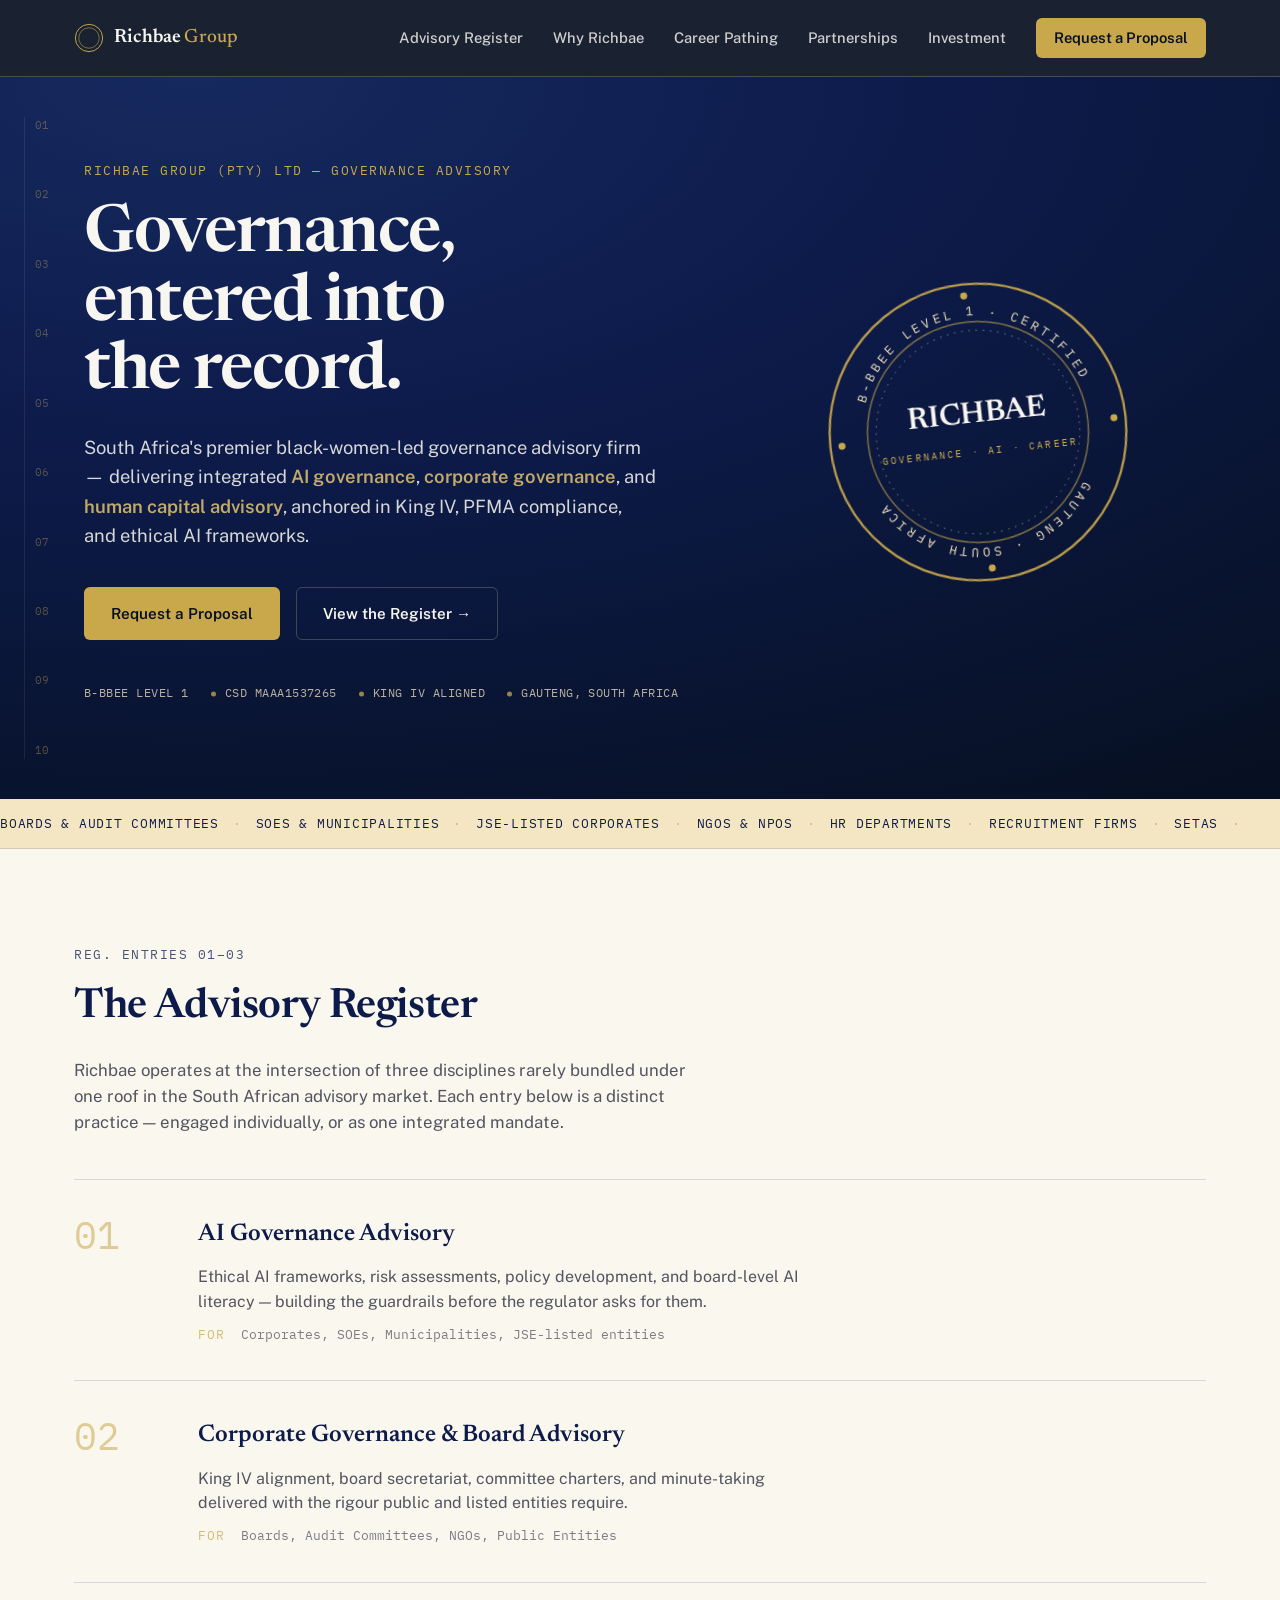
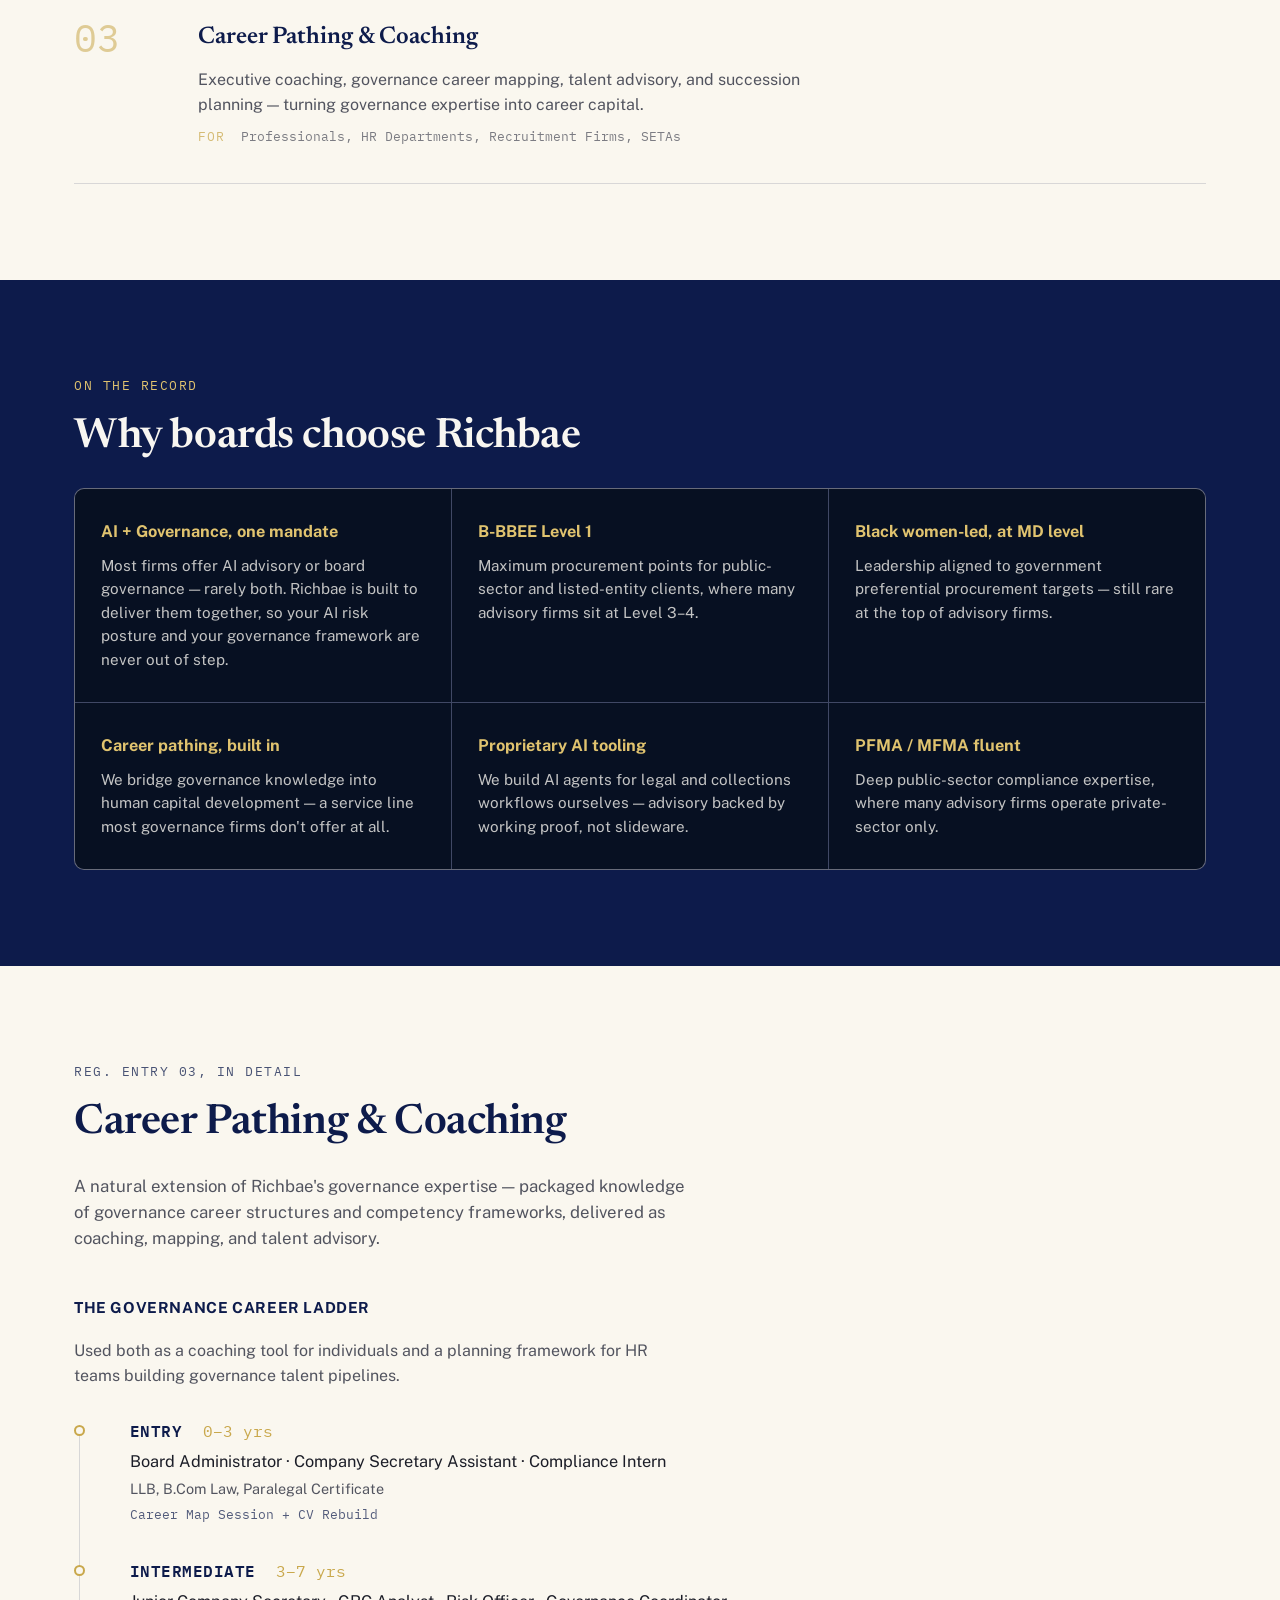
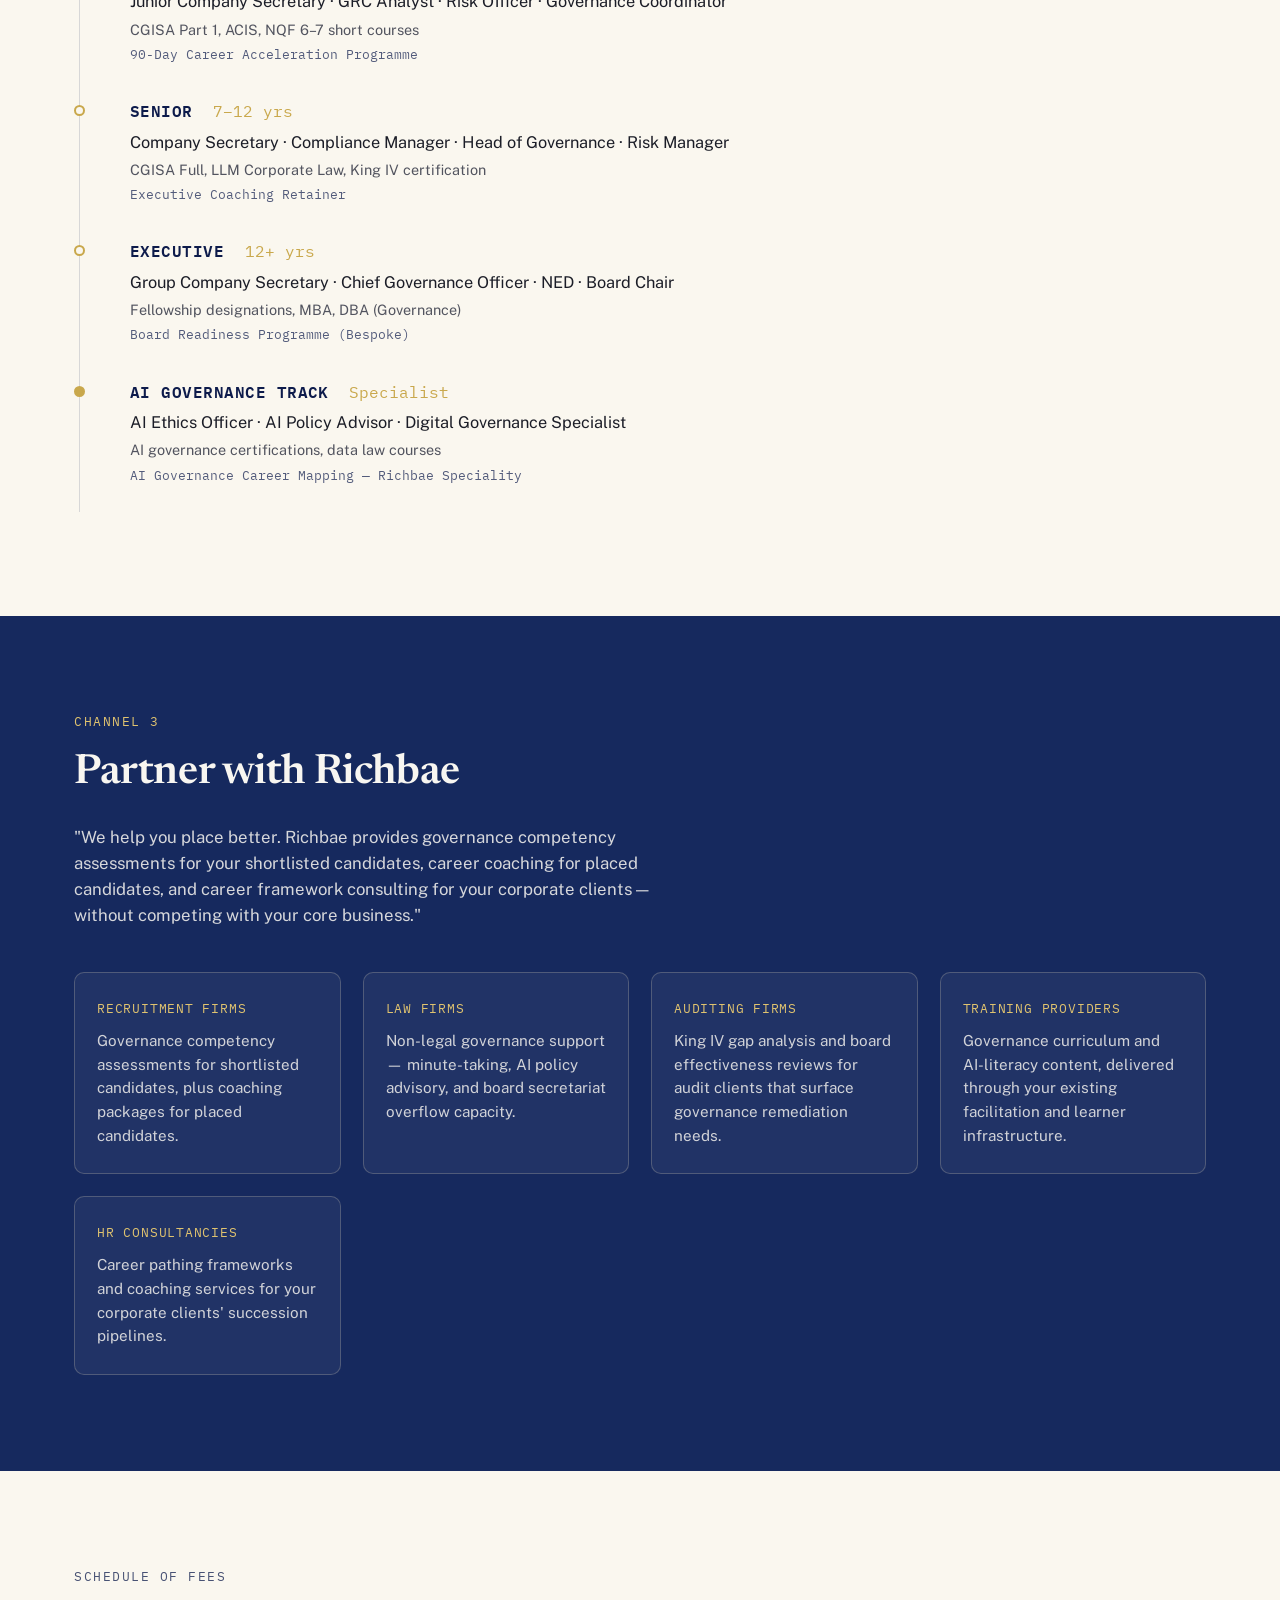
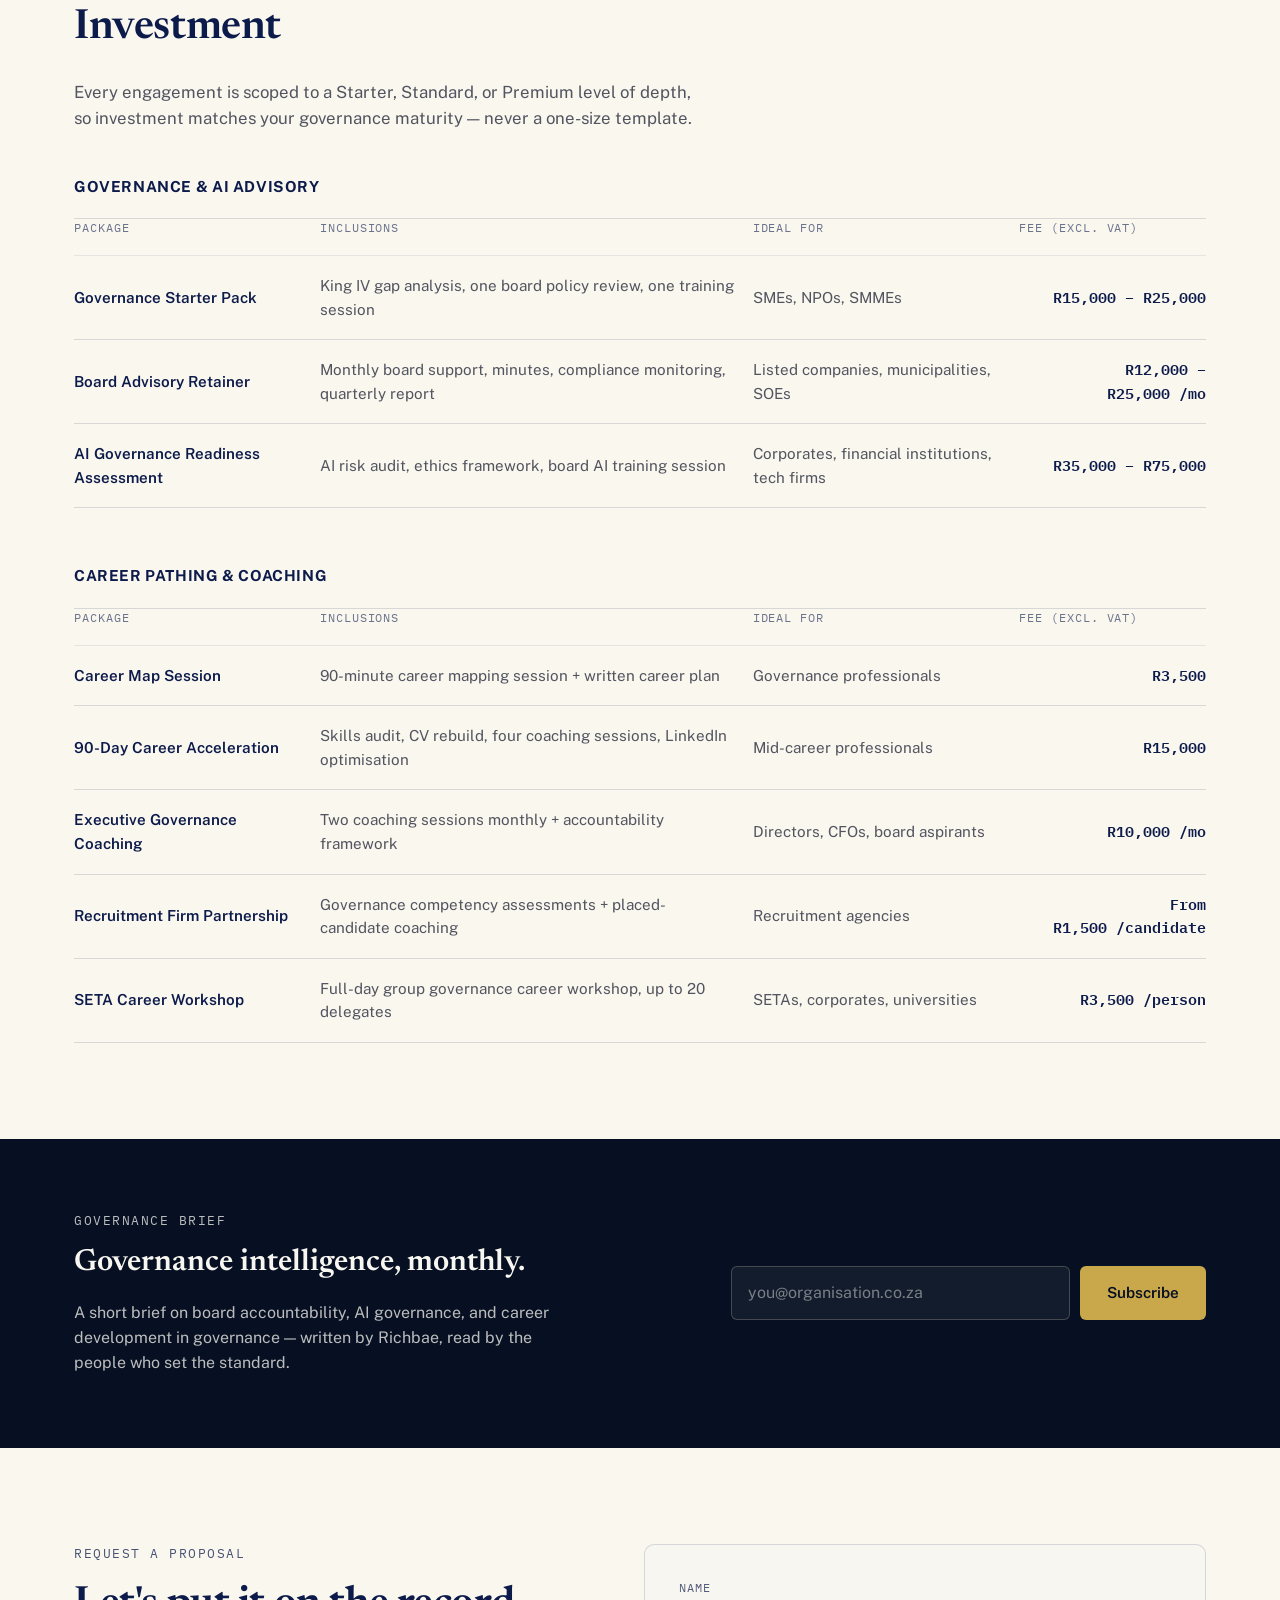
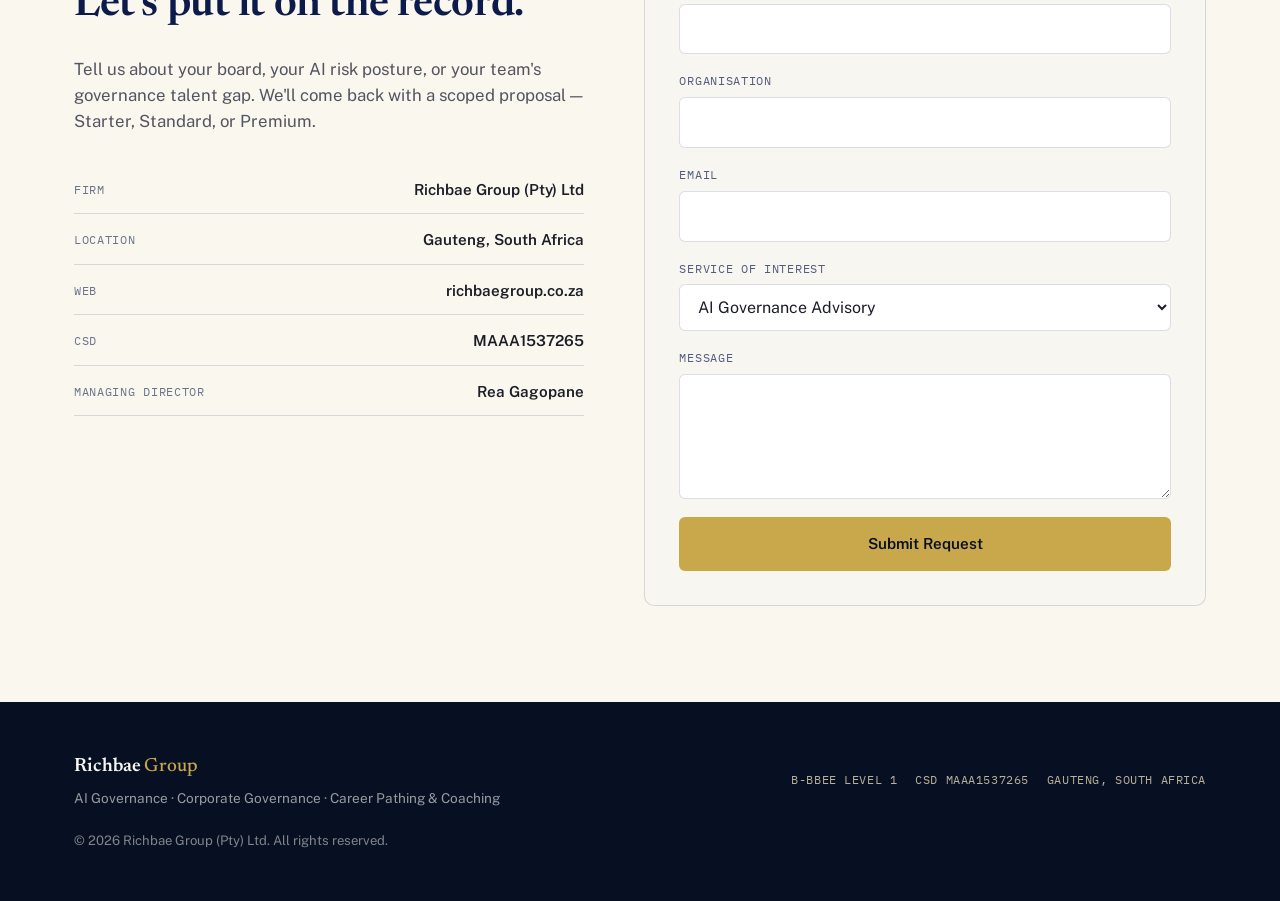
==== index.html @ 38ed3424 "Add Richbae Group marketing website Single-page site built from the firm's BD playbook: positioning " ====
<!DOCTYPE html>
<html lang="en-ZA">
<head>
<meta charset="UTF-8">
<meta name="viewport" content="width=device-width, initial-scale=1.0">
<title>Richbae Group — Governance, AI &amp; Career Advisory</title>
<meta name="description" content="Richbae Group is South Africa's black-women-led governance advisory firm — integrated AI governance, corporate governance, and career pathing services anchored in King IV and PFMA compliance.">
<link rel="icon" href="data:image/svg+xml,%3Csvg xmlns='http://www.w3.org/2000/svg' viewBox='0 0 100 100'%3E%3Ccircle cx='50' cy='50' r='46' fill='%230D1B4B'/%3E%3Ccircle cx='50' cy='50' r='46' fill='none' stroke='%23C9A84C' stroke-width='4'/%3E%3Ccircle cx='50' cy='50' r='34' fill='none' stroke='%23C9A84C' stroke-width='1.5'/%3E%3Ctext x='50' y='47' text-anchor='middle' fill='%23F5E6C3' font-family='Georgia,serif' font-size='20' font-weight='700'%3ER%3C/text%3E%3Ctext x='50' y='63' text-anchor='middle' fill='%23F5E6C3' font-family='Georgia,serif' font-size='9'%3EGROUP%3C/text%3E%3C/svg%3E">
<link rel="preconnect" href="https://fonts.googleapis.com">
<link rel="preconnect" href="https://fonts.gstatic.com" crossorigin>
<link href="https://fonts.googleapis.com/css2?family=Newsreader:ital,wght@0,400;0,500;0,600;0,700;1,500;1,600&family=Public+Sans:wght@400;500;600;700&family=IBM+Plex+Mono:wght@400;500;600&display=swap" rel="stylesheet">
<link rel="stylesheet" href="assets/css/styles.css">
</head>
<body>

<a class="skip-link" href="#main">Skip to content</a>

<!-- ============ HEADER ============ -->
<header class="site-header" id="top">
  <div class="wrap header-inner">
    <a class="brand" href="#top" aria-label="Richbae Group — home">
      <span class="brand-mark" aria-hidden="true">
        <svg viewBox="0 0 44 44"><circle cx="22" cy="22" r="20" fill="none" stroke="currentColor" stroke-width="1.4"/><circle cx="22" cy="22" r="15" fill="none" stroke="currentColor" stroke-width="0.8"/></svg>
      </span>
      <span class="brand-text">Richbae<em>Group</em></span>
    </a>

    <nav class="main-nav" aria-label="Primary">
      <a href="#services">Advisory Register</a>
      <a href="#approach">Why Richbae</a>
      <a href="#career">Career Pathing</a>
      <a href="#partners">Partnerships</a>
      <a href="#pricing">Investment</a>
      <a href="#contact" class="nav-cta">Request a Proposal</a>
    </nav>

    <button class="nav-toggle" id="navToggle" aria-expanded="false" aria-controls="mobileNav" aria-label="Open menu">
      <span></span><span></span><span></span>
    </button>
  </div>

  <div class="mobile-nav" id="mobileNav" hidden>
    <a href="#services">Advisory Register</a>
    <a href="#approach">Why Richbae</a>
    <a href="#career">Career Pathing</a>
    <a href="#partners">Partnerships</a>
    <a href="#pricing">Investment</a>
    <a href="#contact" class="nav-cta">Request a Proposal</a>
  </div>
</header>

<main id="main">

  <!-- ============ HERO ============ -->
  <section class="hero">
    <div class="ledger-rail" aria-hidden="true">
      <span>01</span><span>02</span><span>03</span><span>04</span><span>05</span>
      <span>06</span><span>07</span><span>08</span><span>09</span><span>10</span>
    </div>

    <div class="wrap hero-grid">
      <div class="hero-copy">
        <p class="eyebrow">Richbae Group (Pty) Ltd — Governance Advisory</p>
        <h1 class="hero-title">Governance,<br>entered into<br>the record.</h1>
        <p class="hero-lead">
          South Africa's premier black-women-led governance advisory firm —
          delivering integrated <strong>AI governance</strong>, <strong>corporate
          governance</strong>, and <strong>human capital advisory</strong>, anchored
          in King&nbsp;IV, PFMA&nbsp;compliance, and ethical AI frameworks.
        </p>
        <div class="hero-actions">
          <a href="#contact" class="btn btn-gold">Request a Proposal</a>
          <a href="#services" class="btn btn-ghost">View the Register →</a>
        </div>
        <ul class="trust-line" aria-label="Credentials">
          <li>B-BBEE Level 1</li>
          <li>CSD MAAA1537265</li>
          <li>King IV Aligned</li>
          <li>Gauteng, South Africa</li>
        </ul>
      </div>

      <div class="hero-seal-wrap">
        <svg class="seal" viewBox="0 0 220 220" role="img" aria-label="Richbae Group certification seal — B-BBEE Level 1, Gauteng South Africa">
          <defs>
            <path id="sealTop" d="M 30,110 A 80,80 0 1,1 190,110" fill="none"/>
            <path id="sealBottom" d="M 190,110 A 80,80 0 1,1 30,110" fill="none"/>
          </defs>
          <circle cx="110" cy="110" r="102" class="seal-ring-outer"/>
          <circle cx="110" cy="110" r="76" class="seal-ring-inner"/>
          <circle cx="110" cy="110" r="70" class="seal-ring-hair"/>
          <text class="seal-arc-text">
            <textPath href="#sealTop" startOffset="50%" text-anchor="middle">B-BBEE LEVEL 1 · CERTIFIED</textPath>
          </text>
          <text class="seal-arc-text">
            <textPath href="#sealBottom" startOffset="50%" text-anchor="middle">GAUTENG · SOUTH AFRICA</textPath>
          </text>
          <text x="110" y="103" text-anchor="middle" class="seal-center-main">RICHBAE</text>
          <text x="110" y="126" text-anchor="middle" class="seal-center-sub">GOVERNANCE · AI · CAREER</text>
          <g class="seal-ticks">
            <circle cx="110" cy="16" r="2.4"/>
            <circle cx="110" cy="204" r="2.4"/>
            <circle cx="16" cy="110" r="2.4"/>
            <circle cx="204" cy="110" r="2.4"/>
          </g>
        </svg>
      </div>
    </div>
  </section>

  <!-- ============ WHO WE SERVE MARQUEE ============ -->
  <section class="marquee" aria-label="Who we serve">
    <div class="marquee-track">
      <span>Boards &amp; Audit Committees</span><span aria-hidden="true">·</span>
      <span>SOEs &amp; Municipalities</span><span aria-hidden="true">·</span>
      <span>JSE-Listed Corporates</span><span aria-hidden="true">·</span>
      <span>NGOs &amp; NPOs</span><span aria-hidden="true">·</span>
      <span>HR Departments</span><span aria-hidden="true">·</span>
      <span>Recruitment Firms</span><span aria-hidden="true">·</span>
      <span>SETAs</span><span aria-hidden="true">·</span>
    </div>
  </section>

  <!-- ============ SERVICES / REGISTER ============ -->
  <section class="section register" id="services">
    <div class="wrap">
      <p class="section-label">Reg. Entries 01–03</p>
      <h2 class="section-title">The Advisory Register</h2>
      <p class="section-intro">
        Richbae operates at the intersection of three disciplines rarely bundled
        under one roof in the South African advisory market. Each entry below is
        a distinct practice — engaged individually, or as one integrated mandate.
      </p>

      <ol class="entries">
        <li class="entry">
          <div class="entry-num">01</div>
          <div class="entry-body">
            <h3>AI Governance Advisory</h3>
            <p>Ethical AI frameworks, risk assessments, policy development, and
              board-level AI literacy — building the guardrails before the
              regulator asks for them.</p>
            <p class="entry-for"><span>For</span> Corporates, SOEs, Municipalities, JSE-listed entities</p>
          </div>
        </li>
        <li class="entry">
          <div class="entry-num">02</div>
          <div class="entry-body">
            <h3>Corporate Governance &amp; Board Advisory</h3>
            <p>King IV alignment, board secretariat, committee charters, and
              minute-taking delivered with the rigour public and listed entities
              require.</p>
            <p class="entry-for"><span>For</span> Boards, Audit Committees, NGOs, Public Entities</p>
          </div>
        </li>
        <li class="entry">
          <div class="entry-num">03</div>
          <div class="entry-body">
            <h3>Career Pathing &amp; Coaching</h3>
            <p>Executive coaching, governance career mapping, talent advisory,
              and succession planning — turning governance expertise into
              career capital.</p>
            <p class="entry-for"><span>For</span> Professionals, HR Departments, Recruitment Firms, SETAs</p>
          </div>
        </li>
      </ol>
    </div>
  </section>

  <!-- ============ APPROACH / DIFFERENTIATION ============ -->
  <section class="section approach" id="approach">
    <div class="wrap">
      <p class="section-label seal-label-light">On the Record</p>
      <h2 class="section-title">Why boards choose Richbae</h2>

      <div class="compare-grid">
        <article class="compare-card">
          <h3>AI + Governance, one mandate</h3>
          <p>Most firms offer AI advisory or board governance — rarely both.
            Richbae is built to deliver them together, so your AI risk posture
            and your governance framework are never out of step.</p>
        </article>
        <article class="compare-card">
          <h3>B-BBEE Level 1</h3>
          <p>Maximum procurement points for public-sector and listed-entity
            clients, where many advisory firms sit at Level 3–4.</p>
        </article>
        <article class="compare-card">
          <h3>Black women-led, at MD level</h3>
          <p>Leadership aligned to government preferential procurement
            targets — still rare at the top of advisory firms.</p>
        </article>
        <article class="compare-card">
          <h3>Career pathing, built in</h3>
          <p>We bridge governance knowledge into human capital development —
            a service line most governance firms don't offer at all.</p>
        </article>
        <article class="compare-card">
          <h3>Proprietary AI tooling</h3>
          <p>We build AI agents for legal and collections workflows ourselves —
            advisory backed by working proof, not slideware.</p>
        </article>
        <article class="compare-card">
          <h3>PFMA / MFMA fluent</h3>
          <p>Deep public-sector compliance expertise, where many advisory
            firms operate private-sector only.</p>
        </article>
      </div>
    </div>
  </section>

  <!-- ============ CAREER PATHING ============ -->
  <section class="section career" id="career">
    <div class="wrap">
      <p class="section-label">Reg. Entry 03, in detail</p>
      <h2 class="section-title">Career Pathing &amp; Coaching</h2>
      <p class="section-intro">
        A natural extension of Richbae's governance expertise — packaged
        knowledge of governance career structures and competency frameworks,
        delivered as coaching, mapping, and talent advisory.
      </p>

      <h3 class="subhead">The Governance Career Ladder</h3>
      <p class="section-intro small">
        Used both as a coaching tool for individuals and a planning framework
        for HR teams building governance talent pipelines.
      </p>

      <ol class="ladder">
        <li class="rung">
          <div class="rung-level">Entry <span>0–3 yrs</span></div>
          <div class="rung-role">Board Administrator · Company Secretary Assistant · Compliance Intern</div>
          <div class="rung-quals">LLB, B.Com Law, Paralegal Certificate</div>
          <div class="rung-support">Career Map Session + CV Rebuild</div>
        </li>
        <li class="rung">
          <div class="rung-level">Intermediate <span>3–7 yrs</span></div>
          <div class="rung-role">Junior Company Secretary · GRC Analyst · Risk Officer · Governance Coordinator</div>
          <div class="rung-quals">CGISA Part 1, ACIS, NQF 6–7 short courses</div>
          <div class="rung-support">90-Day Career Acceleration Programme</div>
        </li>
        <li class="rung">
          <div class="rung-level">Senior <span>7–12 yrs</span></div>
          <div class="rung-role">Company Secretary · Compliance Manager · Head of Governance · Risk Manager</div>
          <div class="rung-quals">CGISA Full, LLM Corporate Law, King IV certification</div>
          <div class="rung-support">Executive Coaching Retainer</div>
        </li>
        <li class="rung">
          <div class="rung-level">Executive <span>12+ yrs</span></div>
          <div class="rung-role">Group Company Secretary · Chief Governance Officer · NED · Board Chair</div>
          <div class="rung-quals">Fellowship designations, MBA, DBA (Governance)</div>
          <div class="rung-support">Board Readiness Programme (Bespoke)</div>
        </li>
        <li class="rung rung-branch">
          <div class="rung-level">AI Governance Track <span>Specialist</span></div>
          <div class="rung-role">AI Ethics Officer · AI Policy Advisor · Digital Governance Specialist</div>
          <div class="rung-quals">AI governance certifications, data law courses</div>
          <div class="rung-support">AI Governance Career Mapping — Richbae Speciality</div>
        </li>
      </ol>
    </div>
  </section>

  <!-- ============ PARTNERSHIPS ============ -->
  <section class="section partners" id="partners">
    <div class="wrap">
      <p class="section-label seal-label-light">Channel 3</p>
      <h2 class="section-title">Partner with Richbae</h2>
      <p class="section-intro light">
        "We help you place better. Richbae provides governance competency
        assessments for your shortlisted candidates, career coaching for
        placed candidates, and career framework consulting for your corporate
        clients — without competing with your core business."
      </p>

      <div class="partner-grid">
        <article class="partner-card">
          <p class="partner-type">Recruitment Firms</p>
          <p>Governance competency assessments for shortlisted candidates,
            plus coaching packages for placed candidates.</p>
        </article>
        <article class="partner-card">
          <p class="partner-type">Law Firms</p>
          <p>Non-legal governance support — minute-taking, AI policy advisory,
            and board secretariat overflow capacity.</p>
        </article>
        <article class="partner-card">
          <p class="partner-type">Auditing Firms</p>
          <p>King IV gap analysis and board effectiveness reviews for audit
            clients that surface governance remediation needs.</p>
        </article>
        <article class="partner-card">
          <p class="partner-type">Training Providers</p>
          <p>Governance curriculum and AI-literacy content, delivered through
            your existing facilitation and learner infrastructure.</p>
        </article>
        <article class="partner-card">
          <p class="partner-type">HR Consultancies</p>
          <p>Career pathing frameworks and coaching services for your
            corporate clients' succession pipelines.</p>
        </article>
      </div>
    </div>
  </section>

  <!-- ============ PRICING / INVESTMENT ============ -->
  <section class="section pricing" id="pricing">
    <div class="wrap">
      <p class="section-label">Schedule of Fees</p>
      <h2 class="section-title">Investment</h2>
      <p class="section-intro">
        Every engagement is scoped to a Starter, Standard, or Premium level of
        depth, so investment matches your governance maturity — never a
        one-size template.
      </p>

      <h3 class="subhead">Governance &amp; AI Advisory</h3>
      <div class="ledger" role="table">
        <div class="ledger-row ledger-head" role="row">
          <span role="columnheader">Package</span>
          <span role="columnheader">Inclusions</span>
          <span role="columnheader">Ideal For</span>
          <span role="columnheader">Fee (excl. VAT)</span>
        </div>
        <div class="ledger-row" role="row">
          <span data-label="Package" role="cell"><strong>Governance Starter Pack</strong></span>
          <span data-label="Inclusions" role="cell">King IV gap analysis, one board policy review, one training session</span>
          <span data-label="Ideal For" role="cell">SMEs, NPOs, SMMEs</span>
          <span data-label="Fee" role="cell" class="price">R15,000 – R25,000</span>
        </div>
        <div class="ledger-row" role="row">
          <span data-label="Package" role="cell"><strong>Board Advisory Retainer</strong></span>
          <span data-label="Inclusions" role="cell">Monthly board support, minutes, compliance monitoring, quarterly report</span>
          <span data-label="Ideal For" role="cell">Listed companies, municipalities, SOEs</span>
          <span data-label="Fee" role="cell" class="price">R12,000 – R25,000&nbsp;/mo</span>
        </div>
        <div class="ledger-row" role="row">
          <span data-label="Package" role="cell"><strong>AI Governance Readiness Assessment</strong></span>
          <span data-label="Inclusions" role="cell">AI risk audit, ethics framework, board AI training session</span>
          <span data-label="Ideal For" role="cell">Corporates, financial institutions, tech firms</span>
          <span data-label="Fee" role="cell" class="price">R35,000 – R75,000</span>
        </div>
      </div>

      <h3 class="subhead spaced">Career Pathing &amp; Coaching</h3>
      <div class="ledger" role="table">
        <div class="ledger-row ledger-head" role="row">
          <span role="columnheader">Package</span>
          <span role="columnheader">Inclusions</span>
          <span role="columnheader">Ideal For</span>
          <span role="columnheader">Fee (excl. VAT)</span>
        </div>
        <div class="ledger-row" role="row">
          <span data-label="Package" role="cell"><strong>Career Map Session</strong></span>
          <span data-label="Inclusions" role="cell">90-minute career mapping session + written career plan</span>
          <span data-label="Ideal For" role="cell">Governance professionals</span>
          <span data-label="Fee" role="cell" class="price">R3,500</span>
        </div>
        <div class="ledger-row" role="row">
          <span data-label="Package" role="cell"><strong>90-Day Career Acceleration</strong></span>
          <span data-label="Inclusions" role="cell">Skills audit, CV rebuild, four coaching sessions, LinkedIn optimisation</span>
          <span data-label="Ideal For" role="cell">Mid-career professionals</span>
          <span data-label="Fee" role="cell" class="price">R15,000</span>
        </div>
        <div class="ledger-row" role="row">
          <span data-label="Package" role="cell"><strong>Executive Governance Coaching</strong></span>
          <span data-label="Inclusions" role="cell">Two coaching sessions monthly + accountability framework</span>
          <span data-label="Ideal For" role="cell">Directors, CFOs, board aspirants</span>
          <span data-label="Fee" role="cell" class="price">R10,000&nbsp;/mo</span>
        </div>
        <div class="ledger-row" role="row">
          <span data-label="Package" role="cell"><strong>Recruitment Firm Partnership</strong></span>
          <span data-label="Inclusions" role="cell">Governance competency assessments + placed-candidate coaching</span>
          <span data-label="Ideal For" role="cell">Recruitment agencies</span>
          <span data-label="Fee" role="cell" class="price">From R1,500&nbsp;/candidate</span>
        </div>
        <div class="ledger-row" role="row">
          <span data-label="Package" role="cell"><strong>SETA Career Workshop</strong></span>
          <span data-label="Inclusions" role="cell">Full-day group governance career workshop, up to 20 delegates</span>
          <span data-label="Ideal For" role="cell">SETAs, corporates, universities</span>
          <span data-label="Fee" role="cell" class="price">R3,500&nbsp;/person</span>
        </div>
      </div>
    </div>
  </section>

  <!-- ============ NEWSLETTER STRIP ============ -->
  <section class="newsletter">
    <div class="wrap newsletter-inner">
      <div>
        <p class="section-label seal-label-light">Governance Brief</p>
        <h2>Governance intelligence, monthly.</h2>
        <p>A short brief on board accountability, AI governance, and career
          development in governance — written by Richbae, read by the people
          who set the standard.</p>
      </div>
      <form class="newsletter-form" aria-label="Subscribe to the Governance Brief">
        <label for="newsletterEmail" class="sr-only">Email address</label>
        <input type="email" id="newsletterEmail" name="email" placeholder="you@organisation.co.za" required>
        <button type="submit" class="btn btn-gold">Subscribe</button>
      </form>
    </div>
  </section>

  <!-- ============ CONTACT ============ -->
  <section class="section contact" id="contact">
    <div class="wrap contact-grid">
      <div class="contact-copy">
        <p class="section-label">Request a Proposal</p>
        <h2 class="section-title">Let's put it on the record.</h2>
        <p class="section-intro">
          Tell us about your board, your AI risk posture, or your team's
          governance talent gap. We'll come back with a scoped proposal —
          Starter, Standard, or Premium.
        </p>
        <dl class="contact-facts">
          <div><dt>Firm</dt><dd>Richbae Group (Pty) Ltd</dd></div>
          <div><dt>Location</dt><dd>Gauteng, South Africa</dd></div>
          <div><dt>Web</dt><dd>richbaegroup.co.za</dd></div>
          <div><dt>CSD</dt><dd>MAAA1537265</dd></div>
          <div><dt>Managing Director</dt><dd>Rea Gagopane</dd></div>
        </dl>
      </div>

      <form class="proposal-form" aria-label="Request a proposal">
        <div class="field">
          <label for="name">Name</label>
          <input type="text" id="name" name="name" required>
        </div>
        <div class="field">
          <label for="org">Organisation</label>
          <input type="text" id="org" name="org" required>
        </div>
        <div class="field">
          <label for="email">Email</label>
          <input type="email" id="email" name="email" required>
        </div>
        <div class="field">
          <label for="service">Service of interest</label>
          <select id="service" name="service">
            <option>AI Governance Advisory</option>
            <option>Corporate Governance &amp; Board Advisory</option>
            <option>Career Pathing &amp; Coaching</option>
            <option>Partnership Enquiry</option>
            <option>Something else</option>
          </select>
        </div>
        <div class="field">
          <label for="message">Message</label>
          <textarea id="message" name="message" rows="4" required></textarea>
        </div>
        <button type="submit" class="btn btn-gold btn-wide">Submit Request</button>
      </form>
    </div>
  </section>

</main>

<!-- ============ FOOTER ============ -->
<footer class="site-footer">
  <div class="wrap footer-inner">
    <div class="footer-brand">
      <span class="brand-text">Richbae<em>Group</em></span>
      <p>AI Governance · Corporate Governance · Career Pathing &amp; Coaching</p>
    </div>
    <ul class="footer-trust">
      <li>B-BBEE Level 1</li>
      <li>CSD MAAA1537265</li>
      <li>Gauteng, South Africa</li>
    </ul>
    <p class="footer-copy">© <span id="year"></span> Richbae Group (Pty) Ltd. All rights reserved.</p>
  </div>
</footer>

<script src="assets/js/main.js"></script>
</body>
</html>
---- assets/css/styles.css ----
/* ==========================================================
   Richbae Group — design tokens
   Palette derived from the firm's own governance-register
   documents: deep navy + gold, on parchment.
   ========================================================== */
:root{
  --navy: #0D1B4B;
  --navy-deep: #071022;
  --navy-mid: #16295E;
  --gold: #C9A84C;
  --gold-bright: #E0C36F;
  --gold-pale: #F5E6C3;
  --parchment: #FAF7EF;
  --paper: #F1EBDB;
  --ink: #1B1D27;
  --ink-soft: #52545F;
  --off-white: #F8F6F1;
  --line: rgba(13,27,75,0.14);
  --line-on-navy: rgba(245,230,195,0.22);

  --font-display: "Newsreader", Georgia, "Times New Roman", serif;
  --font-body: "Public Sans", -apple-system, BlinkMacSystemFont, "Segoe UI", sans-serif;
  --font-mono: "IBM Plex Mono", ui-monospace, "SFMono-Regular", Menlo, monospace;

  --container: 1180px;
  --radius: 10px;
  --radius-sm: 6px;
}

/* ---------- reset ---------- */
*, *::before, *::after{ box-sizing: border-box; }
html{ scroll-behavior: smooth; }
@media (prefers-reduced-motion: reduce){
  html{ scroll-behavior: auto; }
  *, *::before, *::after{ animation-duration: 0.01ms !important; animation-iteration-count: 1 !important; transition-duration: 0.01ms !important; scroll-behavior: auto !important; }
}
body{
  margin: 0;
  background: var(--parchment);
  color: var(--ink);
  font-family: var(--font-body);
  font-size: 16px;
  line-height: 1.55;
  -webkit-font-smoothing: antialiased;
}
img, svg{ display: block; max-width: 100%; }
a{ color: inherit; }
h1,h2,h3,h4{ margin: 0; font-family: var(--font-display); font-weight: 600; }
p{ margin: 0; }
ul, ol{ margin: 0; padding: 0; list-style: none; }
button{ font: inherit; }
input, select, textarea{ font: inherit; color: inherit; }

.sr-only{
  position: absolute; width: 1px; height: 1px; padding: 0; margin: -1px;
  overflow: hidden; clip: rect(0,0,0,0); white-space: nowrap; border: 0;
}
.skip-link{
  position: absolute; left: -999px; top: 0; z-index: 999;
  background: var(--gold); color: var(--navy-deep); padding: 10px 16px;
  font-family: var(--font-mono); font-size: 13px;
}
.skip-link:focus{ left: 12px; top: 12px; }

:focus-visible{ outline: 2px solid var(--gold); outline-offset: 3px; }

.wrap{
  max-width: var(--container);
  margin: 0 auto;
  padding: 0 24px;
}

/* ---------- shared type utilities ---------- */
.eyebrow, .section-label{
  font-family: var(--font-mono);
  font-size: 12.5px;
  letter-spacing: 0.12em;
  text-transform: uppercase;
  color: var(--gold);
}
.section-label{
  color: var(--navy);
  opacity: 0.75;
  margin-bottom: 10px;
}
.seal-label-light{ color: var(--gold-bright); opacity: 1; }

.section-title{
  font-size: clamp(1.8rem, 1.4rem + 1.6vw, 2.6rem);
  font-weight: 600;
  color: var(--navy);
  margin-bottom: 18px;
  letter-spacing: -0.01em;
}
.section-intro{
  max-width: 62ch;
  color: var(--ink-soft);
  font-size: 1.05rem;
  margin-bottom: 44px;
}
.section-intro.small{ margin-bottom: 30px; font-size: 1rem; }
.section-intro.light{ color: var(--off-white); opacity: 0.85; }

.subhead{
  font-family: var(--font-body);
  font-weight: 700;
  font-size: 0.95rem;
  letter-spacing: 0.04em;
  text-transform: uppercase;
  color: var(--navy);
  margin-bottom: 20px;
}
.subhead.spaced{ margin-top: 56px; }

.section{ padding: 96px 0; }
@media (max-width: 720px){ .section{ padding: 64px 0; } }

/* ---------- buttons ---------- */
.btn{
  display: inline-flex; align-items: center; justify-content: center;
  padding: 14px 26px;
  border-radius: var(--radius-sm);
  font-family: var(--font-body);
  font-weight: 600;
  font-size: 0.95rem;
  text-decoration: none;
  border: 1px solid transparent;
  cursor: pointer;
  transition: transform 0.15s ease, background 0.2s ease, border-color 0.2s ease;
}
.btn:hover{ transform: translateY(-1px); }
.btn-gold{
  background: var(--gold);
  color: var(--navy-deep);
}
.btn-gold:hover{ background: var(--gold-bright); }
.btn-ghost{
  background: transparent;
  color: var(--off-white);
  border-color: var(--line-on-navy);
}
.btn-ghost:hover{ border-color: var(--gold); color: var(--gold-bright); }
.btn-wide{ width: 100%; }

/* ============================================================
   HEADER
   ============================================================ */
.site-header{
  position: sticky; top: 0; z-index: 100;
  background: rgba(7,16,34,0.92);
  backdrop-filter: blur(10px);
  border-bottom: 1px solid var(--line-on-navy);
}
.header-inner{
  display: flex; align-items: center; justify-content: space-between;
  height: 76px;
}
.brand{ display: flex; align-items: center; gap: 10px; text-decoration: none; }
.brand-mark{ width: 30px; height: 30px; color: var(--gold); }
.brand-mark svg{ width: 100%; height: 100%; }
.brand-text{
  font-family: var(--font-display);
  font-weight: 600;
  font-size: 1.2rem;
  color: var(--off-white);
  letter-spacing: 0.01em;
}
.brand-text em{ font-style: normal; color: var(--gold); font-weight: 500; margin-left: 3px; }

.main-nav{ display: flex; align-items: center; gap: 30px; }
.main-nav a{
  color: var(--off-white);
  opacity: 0.82;
  text-decoration: none;
  font-size: 0.92rem;
  font-weight: 500;
  transition: opacity 0.15s ease;
}
.main-nav a:hover{ opacity: 1; color: var(--gold-bright); }
.main-nav a.nav-cta{
  opacity: 1;
  background: var(--gold);
  color: var(--navy-deep);
  padding: 9px 18px;
  border-radius: var(--radius-sm);
  font-weight: 600;
}
.main-nav a.nav-cta:hover{ background: var(--gold-bright); color: var(--navy-deep); }

.nav-toggle{
  display: none;
  flex-direction: column; gap: 5px;
  background: none; border: 0; padding: 8px; cursor: pointer;
}
.nav-toggle span{ width: 22px; height: 2px; background: var(--gold); display: block; }

.mobile-nav{
  display: none;
  flex-direction: column;
  background: var(--navy-deep);
  border-top: 1px solid var(--line-on-navy);
}
.mobile-nav a{
  padding: 16px 24px;
  color: var(--off-white);
  text-decoration: none;
  border-bottom: 1px solid var(--line-on-navy);
  font-size: 0.98rem;
}
.mobile-nav a.nav-cta{ color: var(--gold-bright); font-weight: 700; }

@media (max-width: 880px){
  .main-nav{ display: none; }
  .nav-toggle{ display: flex; }
  .mobile-nav.is-open{ display: flex; }
}

/* ============================================================
   HERO
   ============================================================ */
.hero{
  position: relative;
  background: radial-gradient(140% 120% at 15% 0%, var(--navy-mid) 0%, var(--navy) 42%, var(--navy-deep) 100%);
  color: var(--off-white);
  padding: 84px 0 96px;
  overflow: hidden;
}

.ledger-rail{
  position: absolute;
  left: max(24px, calc((100% - var(--container)) / 2 - 34px));
  top: 40px; bottom: 40px;
  display: flex; flex-direction: column; justify-content: space-between;
  font-family: var(--font-mono);
  font-size: 11px;
  color: var(--gold);
  opacity: 0.4;
  border-left: 1px solid var(--line-on-navy);
  padding-left: 10px;
}
@media (max-width: 1040px){ .ledger-rail{ display: none; } }

.hero-grid{
  display: grid;
  grid-template-columns: 1.15fr 0.85fr;
  align-items: center;
  gap: 48px;
  padding-left: 34px;
}
@media (max-width: 1040px){ .hero-grid{ padding-left: 0; } }
@media (max-width: 860px){
  .hero-grid{ grid-template-columns: 1fr; text-align: left; }
}

.hero-copy .eyebrow{ margin-bottom: 22px; display: block; }
.hero-title{
  font-size: clamp(2.6rem, 2rem + 3vw, 4.1rem);
  line-height: 1.04;
  font-weight: 600;
  letter-spacing: -0.02em;
  margin-bottom: 26px;
  color: var(--off-white);
}
.hero-lead{
  font-size: 1.15rem;
  line-height: 1.6;
  color: var(--off-white);
  opacity: 0.86;
  max-width: 52ch;
  margin-bottom: 36px;
}
.hero-lead strong{ color: var(--gold-bright); font-weight: 600; }

.hero-actions{ display: flex; gap: 16px; flex-wrap: wrap; margin-bottom: 44px; }

.trust-line{
  display: flex; flex-wrap: wrap; gap: 10px 22px;
  font-family: var(--font-mono);
  font-size: 12px;
  letter-spacing: 0.04em;
  text-transform: uppercase;
  color: var(--gold-pale);
  opacity: 0.75;
}
.trust-line li{ position: relative; padding-left: 14px; }
.trust-line li::before{
  content: ""; position: absolute; left: 0; top: 50%;
  width: 5px; height: 5px; border-radius: 50%;
  background: var(--gold); transform: translateY(-50%);
}
.trust-line li:first-child{ padding-left: 0; }
.trust-line li:first-child::before{ display: none; }

/* seal */
.hero-seal-wrap{ display: flex; justify-content: center; }
.seal{
  width: min(320px, 82vw);
  color: var(--gold);
  animation: sealStamp 900ms cubic-bezier(.2,.9,.25,1.15) both;
  animation-delay: 200ms;
}
@keyframes sealStamp{
  0%{ opacity: 0; transform: scale(1.28) rotate(-14deg); }
  70%{ opacity: 1; }
  100%{ opacity: 1; transform: scale(1) rotate(-6deg); }
}
@media (prefers-reduced-motion: reduce){
  .seal{ animation: none; transform: rotate(-6deg); }
}
.seal-ring-outer{ fill: none; stroke: currentColor; stroke-width: 1.6; opacity: 0.9; }
.seal-ring-inner{ fill: none; stroke: currentColor; stroke-width: 1; opacity: 0.6; }
.seal-ring-hair{ fill: none; stroke: var(--gold-pale); stroke-width: 0.5; stroke-dasharray: 1 4; opacity: 0.7; }
.seal-arc-text{ font-family: var(--font-mono); font-size: 8.6px; letter-spacing: 2px; fill: var(--gold-pale); }
.seal-center-main{ font-family: var(--font-display); font-size: 21px; font-weight: 600; fill: var(--off-white); }
.seal-center-sub{ font-family: var(--font-mono); font-size: 7px; letter-spacing: 1.5px; fill: var(--gold); }
.seal-ticks circle{ fill: var(--gold); }

/* ============================================================
   MARQUEE
   ============================================================ */
.marquee{
  background: var(--gold-pale);
  border-bottom: 1px solid var(--line);
  overflow: hidden;
  padding: 15px 0;
}
.marquee-track{
  display: flex; gap: 14px; white-space: nowrap;
  font-family: var(--font-mono);
  font-size: 12.5px;
  letter-spacing: 0.06em;
  text-transform: uppercase;
  color: var(--navy);
  animation: scrollMarquee 34s linear infinite;
  width: max-content;
}
.marquee-track span[aria-hidden]{ color: var(--gold); opacity: 0.7; }
@keyframes scrollMarquee{
  from{ transform: translateX(0); }
  to{ transform: translateX(-50%); }
}
@media (prefers-reduced-motion: reduce){
  .marquee-track{ animation: none; flex-wrap: wrap; }
}

/* ============================================================
   REGISTER / SERVICES
   ============================================================ */
.entries{ display: flex; flex-direction: column; }
.entry{
  display: grid;
  grid-template-columns: 96px 1fr;
  gap: 28px;
  padding: 36px 0;
  border-top: 1px solid var(--line);
}
.reveal-init .entry{
  opacity: 0;
  transform: translateY(16px);
  transition: opacity 0.6s ease, transform 0.6s ease;
}
.entry.is-visible{ opacity: 1; transform: none; }
.entry:last-child{ border-bottom: 1px solid var(--line); }
.entry-num{
  font-family: var(--font-mono);
  font-size: 2.4rem;
  color: var(--gold);
  opacity: 0.55;
  line-height: 1;
}
.entry-body h3{
  font-size: 1.5rem;
  color: var(--navy);
  margin-bottom: 12px;
}
.entry-body p{ color: var(--ink-soft); max-width: 62ch; margin-bottom: 10px; }
.entry-for{
  font-family: var(--font-mono);
  font-size: 12.5px;
  color: var(--navy);
  opacity: 0.75;
  margin-bottom: 0 !important;
}
.entry-for span{
  text-transform: uppercase;
  letter-spacing: 0.08em;
  color: var(--gold);
  margin-right: 8px;
  opacity: 1;
}
@media (max-width: 620px){
  .entry{ grid-template-columns: 1fr; gap: 10px; }
}

/* ============================================================
   APPROACH / DIFFERENTIATION
   ============================================================ */
.approach{
  background: var(--navy);
  color: var(--off-white);
}
.approach .section-title{ color: var(--off-white); }
.compare-grid{
  display: grid;
  grid-template-columns: repeat(3, 1fr);
  gap: 1px;
  background: var(--line-on-navy);
  border: 1px solid var(--line-on-navy);
  border-radius: var(--radius);
  overflow: hidden;
}
.compare-card{
  background: var(--navy-deep);
  padding: 30px 26px;
}
.reveal-init .compare-card{
  opacity: 0;
  transform: translateY(14px);
  transition: opacity 0.55s ease, transform 0.55s ease;
}
.compare-card.is-visible{ opacity: 1; transform: none; }
.compare-card h3{
  font-family: var(--font-body);
  font-size: 1.02rem;
  font-weight: 700;
  color: var(--gold-bright);
  margin-bottom: 10px;
}
.compare-card p{ color: var(--off-white); opacity: 0.78; font-size: 0.95rem; }
@media (max-width: 900px){ .compare-grid{ grid-template-columns: repeat(2,1fr); } }
@media (max-width: 600px){ .compare-grid{ grid-template-columns: 1fr; } }

/* ============================================================
   CAREER LADDER
   ============================================================ */
.ladder{ position: relative; padding-left: 30px; }
.ladder::before{
  content: "";
  position: absolute; left: 5px; top: 8px; bottom: 8px;
  width: 1px; background: var(--line);
}
.rung{
  position: relative;
  padding: 0 0 34px 26px;
}
.reveal-init .rung{
  opacity: 0;
  transform: translateY(14px);
  transition: opacity 0.55s ease, transform 0.55s ease;
}
.rung.is-visible{ opacity: 1; transform: none; }
.rung::before{
  content: "";
  position: absolute; left: -30px; top: 6px;
  width: 11px; height: 11px; border-radius: 50%;
  background: var(--parchment);
  border: 2px solid var(--gold);
}
.rung-branch::before{ background: var(--gold); }
.rung-level{
  font-family: var(--font-mono);
  font-weight: 600;
  color: var(--navy);
  font-size: 0.98rem;
  text-transform: uppercase;
  letter-spacing: 0.03em;
  margin-bottom: 6px;
}
.rung-level span{
  font-weight: 400;
  color: var(--gold);
  margin-left: 10px;
  text-transform: none;
  letter-spacing: 0;
}
.rung-role{ font-size: 1.02rem; color: var(--ink); margin-bottom: 4px; }
.rung-quals{ font-size: 0.9rem; color: var(--ink-soft); margin-bottom: 4px; }
.rung-support{
  font-family: var(--font-mono);
  font-size: 0.82rem;
  color: var(--navy);
  opacity: 0.7;
}

/* ============================================================
   PARTNERS
   ============================================================ */
.partners{ background: var(--navy-mid); color: var(--off-white); }
.partners .section-title{ color: var(--off-white); }
.partner-grid{
  display: grid;
  grid-template-columns: repeat(auto-fit, minmax(220px, 1fr));
  gap: 22px;
  margin-top: 44px;
}
.partner-card{
  background: rgba(250,247,239,0.05);
  border: 1px solid var(--line-on-navy);
  border-radius: var(--radius);
  padding: 26px 22px;
  transition: border-color 0.2s ease, background 0.2s ease;
}
.partner-card:hover{ border-color: var(--gold); background: rgba(250,247,239,0.09); }
.partner-type{
  font-family: var(--font-mono);
  font-size: 0.82rem;
  text-transform: uppercase;
  letter-spacing: 0.06em;
  color: var(--gold-bright);
  margin-bottom: 10px;
}
.partner-card p:last-child{ color: var(--off-white); opacity: 0.82; font-size: 0.95rem; }

/* ============================================================
   PRICING / LEDGER
   ============================================================ */
.ledger{ border-top: 1px solid var(--line); }
.ledger-row{
  display: grid;
  grid-template-columns: 1.1fr 2fr 1.2fr 0.9fr;
  gap: 18px;
  padding: 18px 0;
  border-bottom: 1px solid var(--line);
  align-items: center;
}
.ledger-head{
  font-family: var(--font-mono);
  font-size: 11.5px;
  text-transform: uppercase;
  letter-spacing: 0.08em;
  color: var(--navy);
  opacity: 0.6;
  padding-top: 0;
}
.ledger-row:not(.ledger-head) span{ font-size: 0.95rem; color: var(--ink-soft); }
.ledger-row:not(.ledger-head) strong{ color: var(--navy); font-weight: 600; }
.price{
  font-family: var(--font-mono);
  color: var(--navy) !important;
  font-weight: 600;
  text-align: right;
}
@media (max-width: 780px){
  .ledger-head{ display: none; }
  .ledger-row{ grid-template-columns: 1fr; gap: 6px; padding: 20px 0; }
  .ledger-row [data-label]::before{
    content: attr(data-label);
    display: block;
    font-family: var(--font-mono);
    font-size: 10.5px;
    text-transform: uppercase;
    letter-spacing: 0.08em;
    color: var(--gold);
    margin-bottom: 3px;
  }
  .price{ text-align: left; }
}

/* ============================================================
   NEWSLETTER
   ============================================================ */
.newsletter{ background: var(--navy-deep); color: var(--off-white); padding: 72px 0; }
.newsletter-inner{
  display: grid;
  grid-template-columns: 1.3fr 1fr;
  gap: 40px;
  align-items: center;
}
.newsletter-inner h2{ font-size: 1.9rem; color: var(--off-white); margin: 10px 0 14px; }
.newsletter-inner p{ color: var(--off-white); opacity: 0.75; max-width: 48ch; }
.newsletter-form{ display: flex; gap: 10px; }
.newsletter-form input{
  flex: 1;
  padding: 13px 16px;
  border-radius: var(--radius-sm);
  border: 1px solid var(--line-on-navy);
  background: rgba(255,255,255,0.05);
  color: var(--off-white);
}
.newsletter-form input::placeholder{ color: rgba(248,246,241,0.45); }
@media (max-width: 760px){
  .newsletter-inner{ grid-template-columns: 1fr; }
  .newsletter-form{ flex-direction: column; }
}

/* ============================================================
   CONTACT
   ============================================================ */
.contact-grid{
  display: grid;
  grid-template-columns: 1fr 1.1fr;
  gap: 60px;
}
@media (max-width: 860px){ .contact-grid{ grid-template-columns: 1fr; gap: 44px; } }

.contact-facts{ margin-top: 34px; display: flex; flex-direction: column; gap: 14px; }
.contact-facts div{
  display: flex; justify-content: space-between; gap: 16px;
  padding-bottom: 12px; border-bottom: 1px solid var(--line);
  font-size: 0.95rem;
}
.contact-facts dt{ font-family: var(--font-mono); color: var(--navy); opacity: 0.6; text-transform: uppercase; font-size: 11.5px; letter-spacing: 0.06em; align-self: center; }
.contact-facts dd{ margin: 0; color: var(--ink); font-weight: 600; text-align: right; }

.proposal-form{
  background: var(--off-white);
  border: 1px solid var(--line);
  border-radius: var(--radius);
  padding: 34px;
  display: grid;
  gap: 18px;
}
.field{ display: flex; flex-direction: column; gap: 7px; }
.field label{
  font-family: var(--font-mono);
  font-size: 11.5px;
  text-transform: uppercase;
  letter-spacing: 0.06em;
  color: var(--navy);
  opacity: 0.7;
}
.field input, .field select, .field textarea{
  padding: 12px 14px;
  border: 1px solid var(--line);
  border-radius: var(--radius-sm);
  background: #fff;
  color: var(--ink);
}
.field input:focus, .field select:focus, .field textarea:focus{
  border-color: var(--gold);
}
.field textarea{ resize: vertical; }

/* ============================================================
   FOOTER
   ============================================================ */
.site-footer{ background: var(--navy-deep); color: var(--off-white); padding: 50px 0; }
.footer-inner{
  display: flex; flex-wrap: wrap; align-items: center; justify-content: space-between;
  gap: 22px;
}
.footer-brand p{ font-size: 0.85rem; color: var(--off-white); opacity: 0.6; margin-top: 6px; }
.footer-trust{
  display: flex; gap: 18px; flex-wrap: wrap;
  font-family: var(--font-mono);
  font-size: 11.5px;
  text-transform: uppercase;
  letter-spacing: 0.05em;
  color: var(--gold-pale);
  opacity: 0.75;
}
.footer-copy{ font-size: 0.82rem; color: var(--off-white); opacity: 0.5; width: 100%; }
@media (min-width: 761px){ .footer-copy{ width: auto; } }
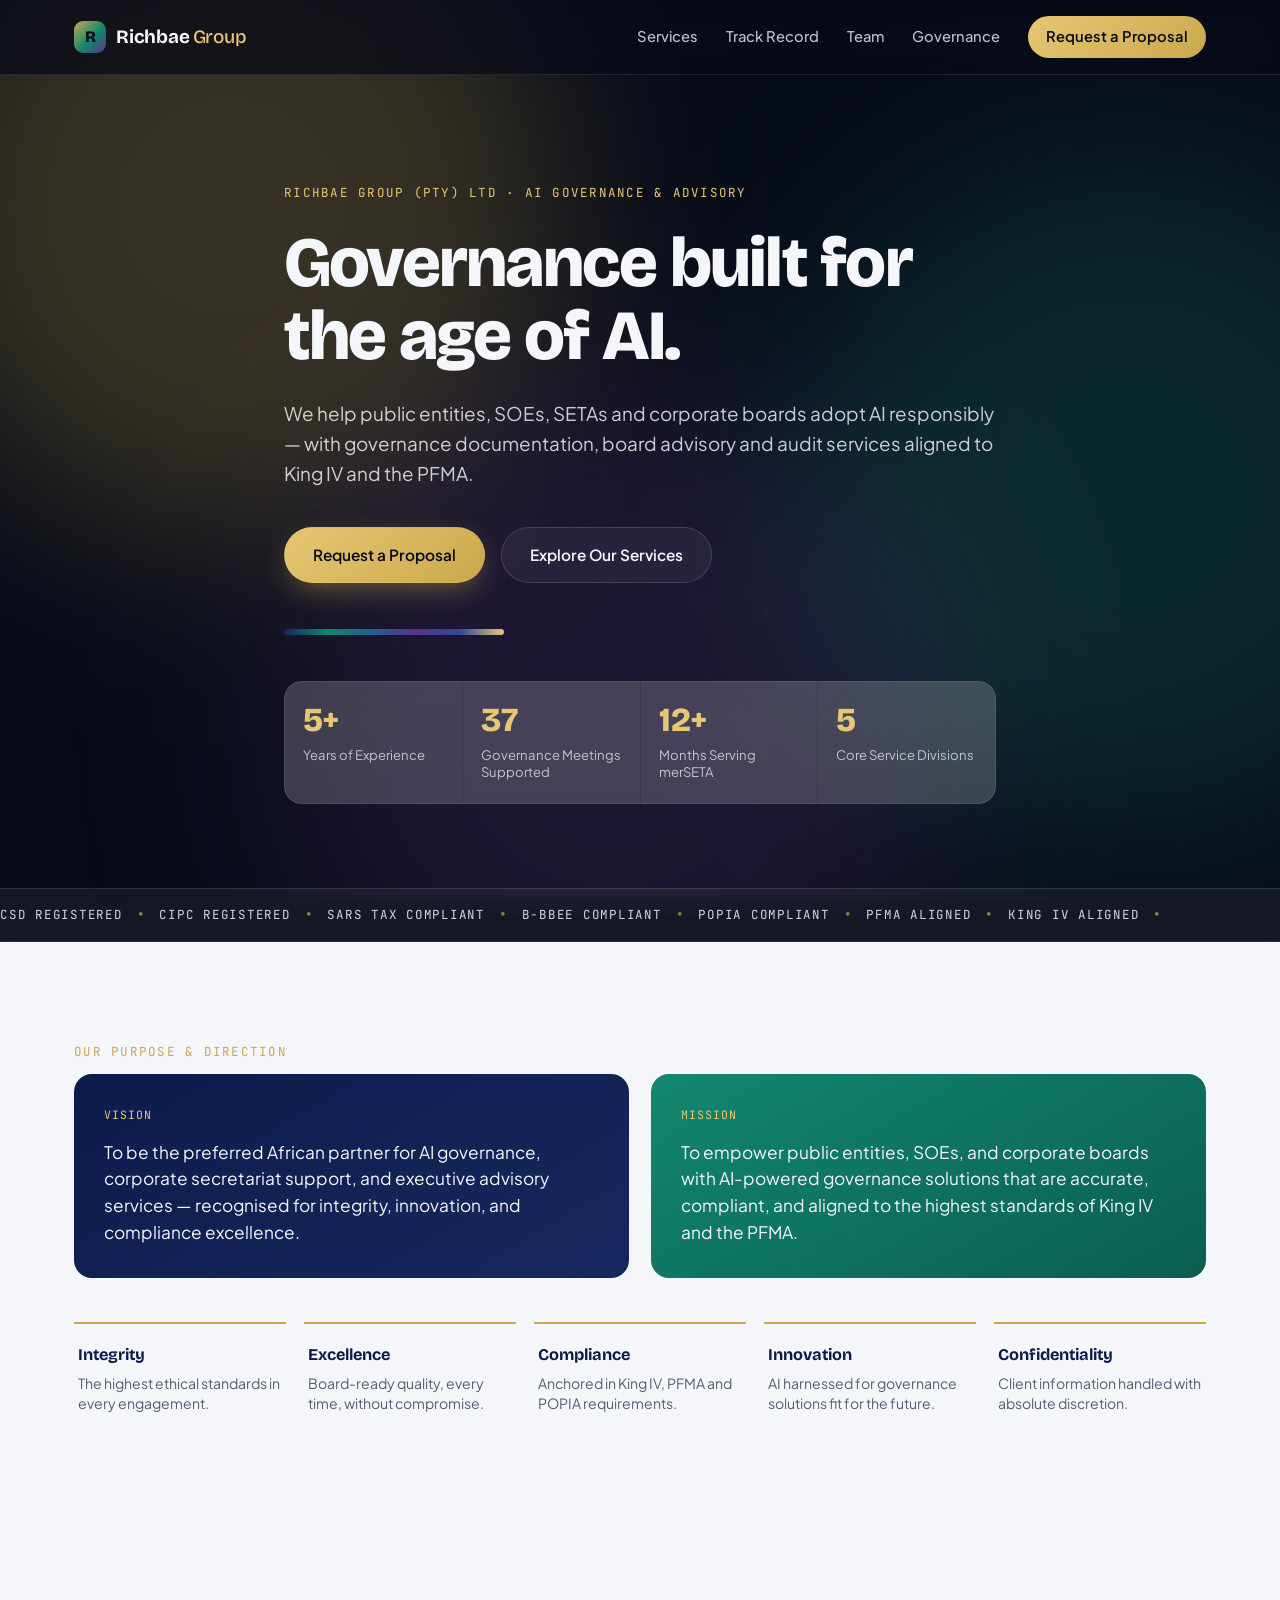
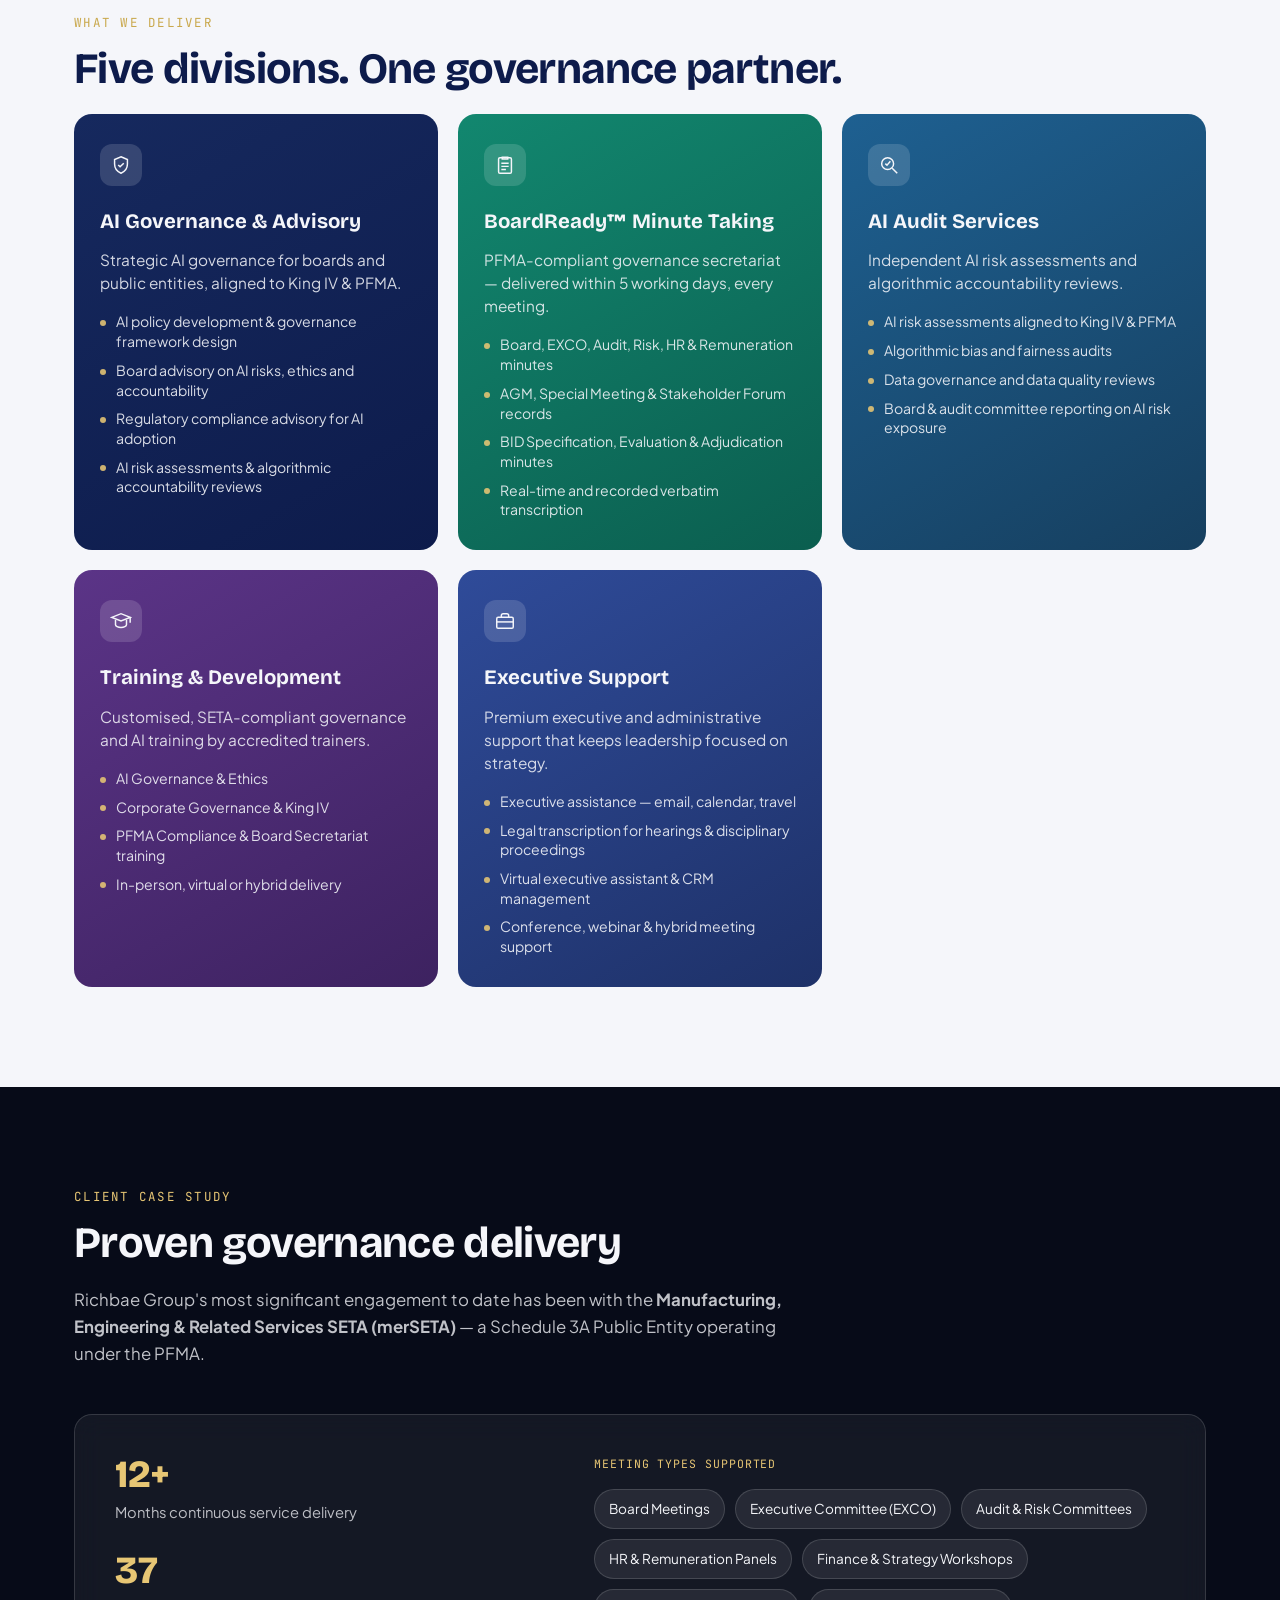
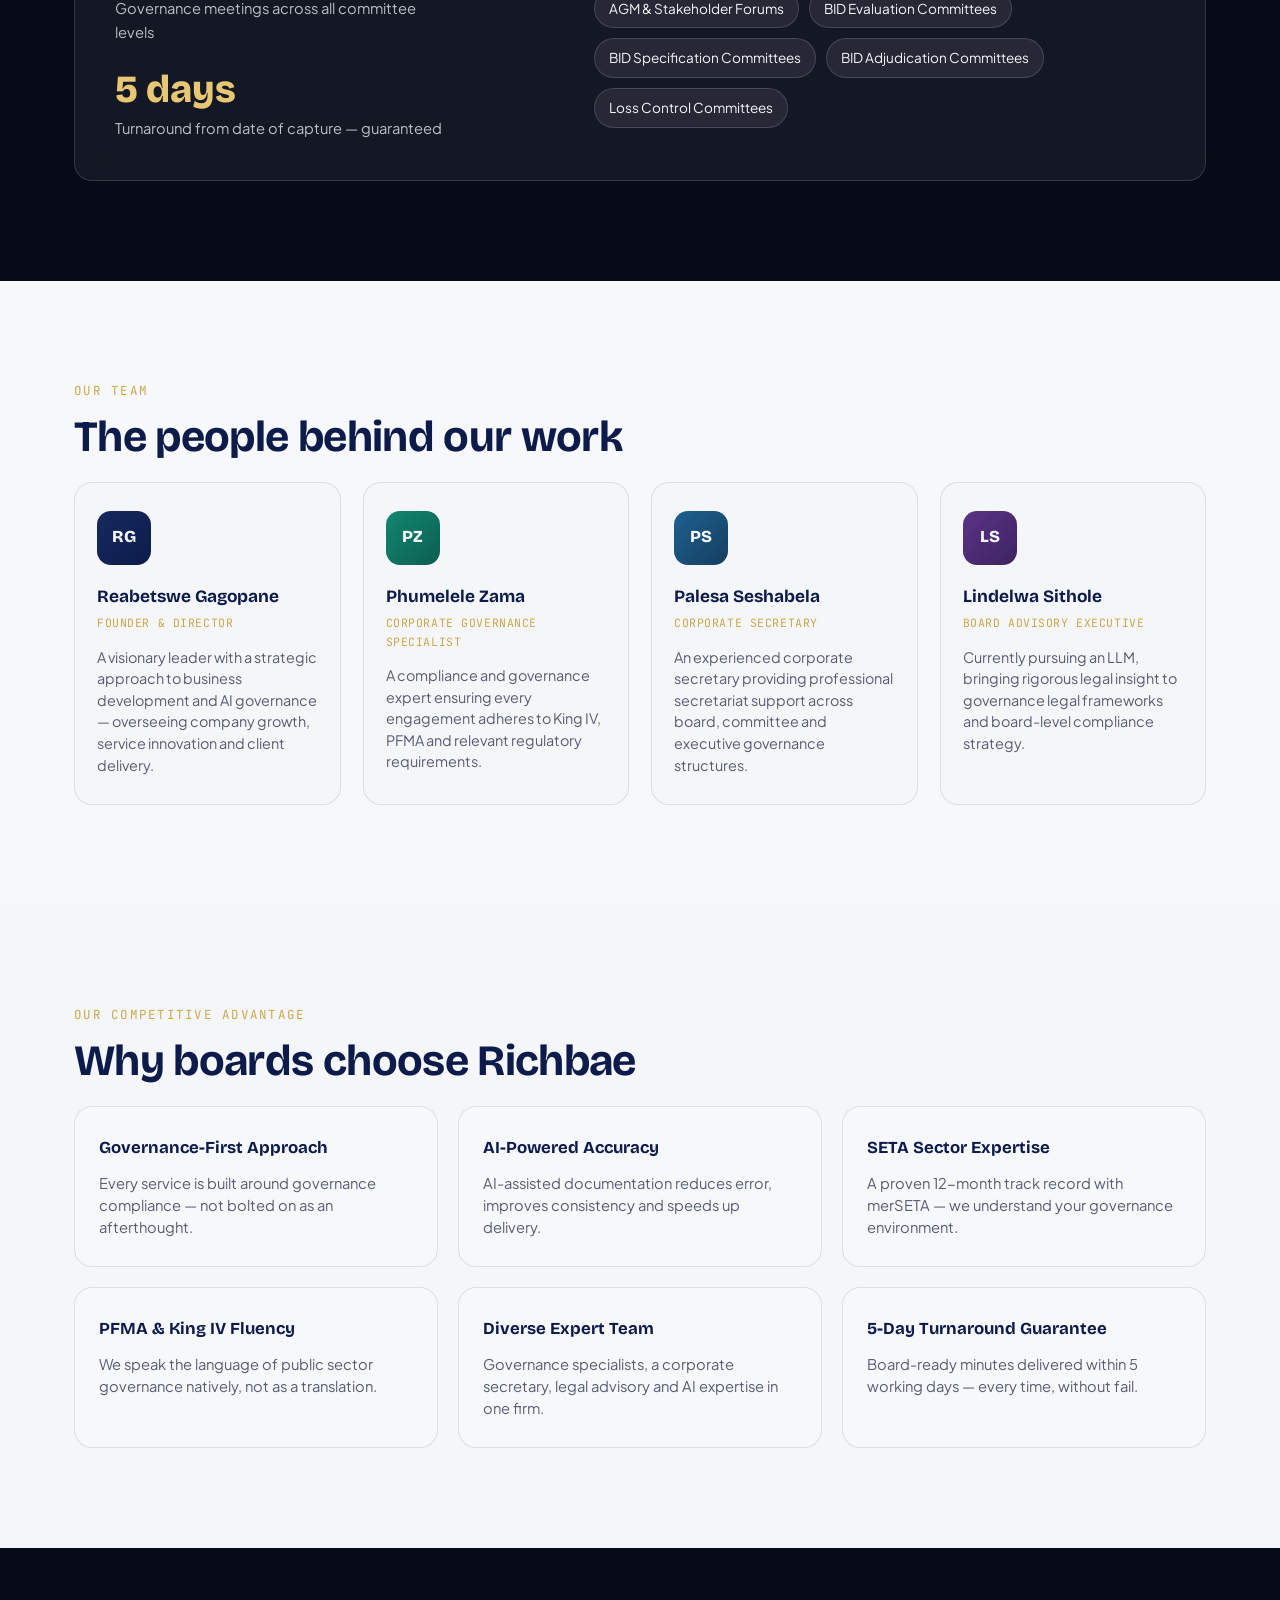
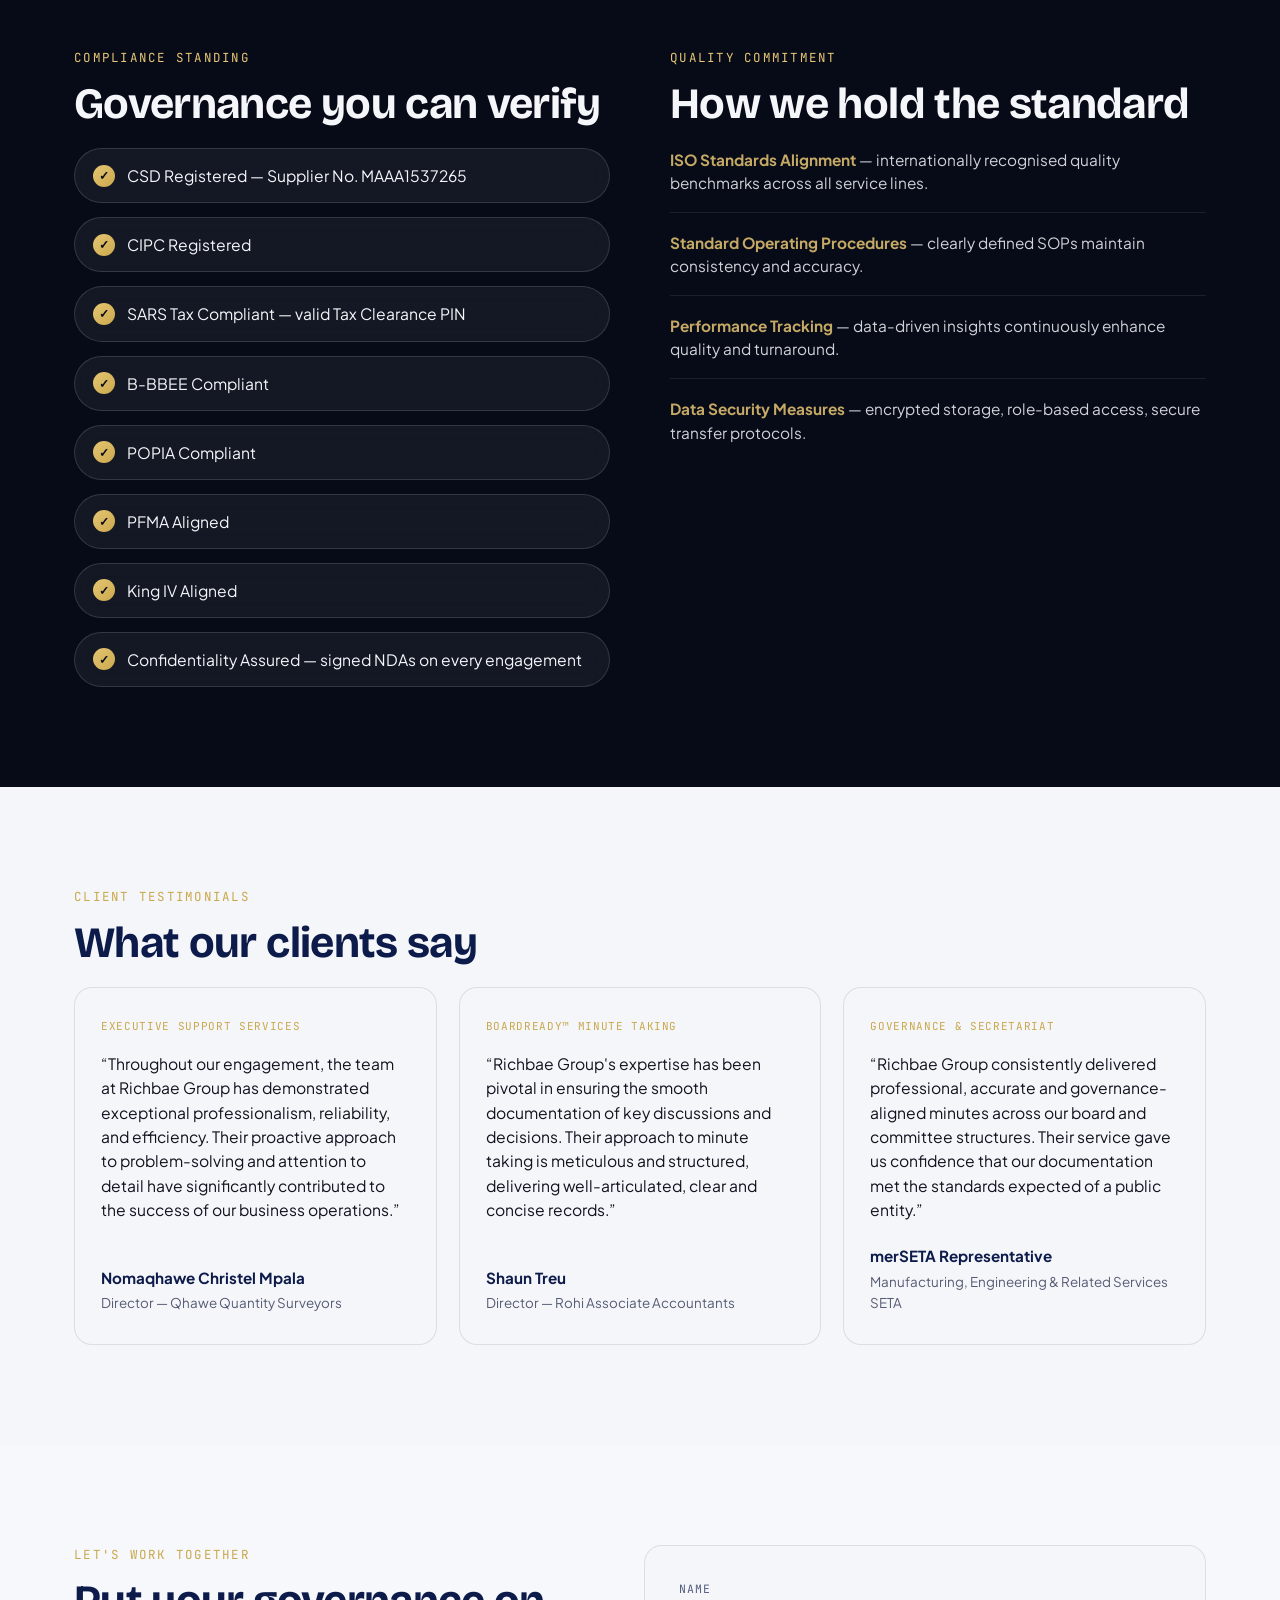
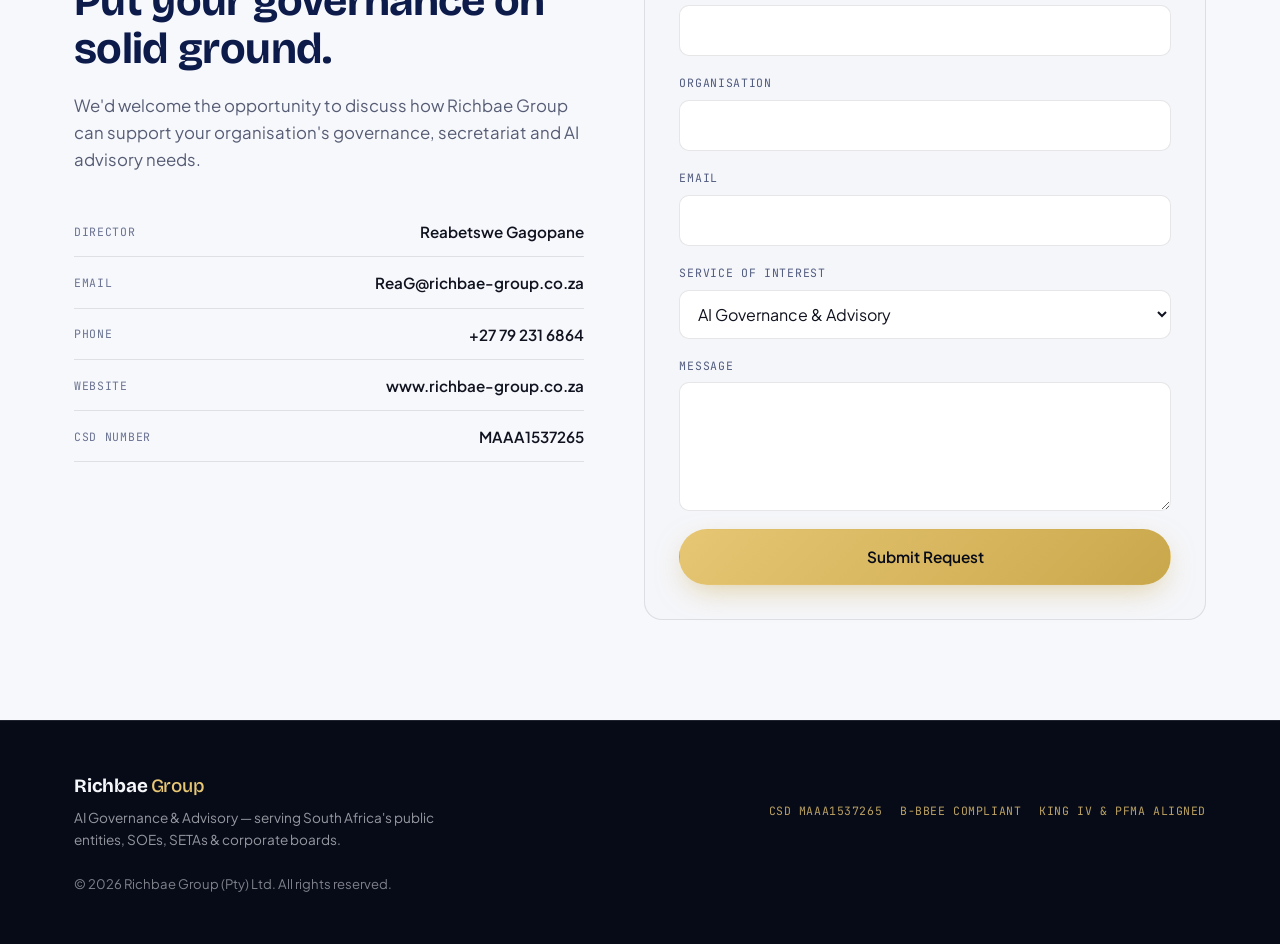
==== commit a08fee41: "Rebuild site from the real Richbae Group Company Profile Full redesign using the firm's actual 2026 " ====
--- a/index.html
+++ b/index.html
@@ -3,34 +3,37 @@
 <head>
 <meta charset="UTF-8">
 <meta name="viewport" content="width=device-width, initial-scale=1.0">
-<title>Richbae Group — Governance, AI &amp; Career Advisory</title>
-<meta name="description" content="Richbae Group is South Africa's black-women-led governance advisory firm — integrated AI governance, corporate governance, and career pathing services anchored in King IV and PFMA compliance.">
-<link rel="icon" href="data:image/svg+xml,%3Csvg xmlns='http://www.w3.org/2000/svg' viewBox='0 0 100 100'%3E%3Ccircle cx='50' cy='50' r='46' fill='%230D1B4B'/%3E%3Ccircle cx='50' cy='50' r='46' fill='none' stroke='%23C9A84C' stroke-width='4'/%3E%3Ccircle cx='50' cy='50' r='34' fill='none' stroke='%23C9A84C' stroke-width='1.5'/%3E%3Ctext x='50' y='47' text-anchor='middle' fill='%23F5E6C3' font-family='Georgia,serif' font-size='20' font-weight='700'%3ER%3C/text%3E%3Ctext x='50' y='63' text-anchor='middle' fill='%23F5E6C3' font-family='Georgia,serif' font-size='9'%3EGROUP%3C/text%3E%3C/svg%3E">
+<title>Richbae Group — AI Governance &amp; Advisory</title>
+<meta name="description" content="Richbae Group (Pty) Ltd is a South African AI Governance and Advisory firm serving public entities, SOEs, SETAs and corporate boards — aligned to King IV and PFMA.">
+<link rel="icon" href="data:image/svg+xml,%3Csvg xmlns='http://www.w3.org/2000/svg' viewBox='0 0 100 100'%3E%3Crect width='100' height='100' rx='22' fill='%23070B18'/%3E%3Cdefs%3E%3ClinearGradient id='g' x1='0' y1='0' x2='100' y2='100'%3E%3Cstop offset='0' stop-color='%23C9A84C'/%3E%3Cstop offset='.5' stop-color='%2312876F'/%3E%3Cstop offset='1' stop-color='%235B3487'/%3E%3C/linearGradient%3E%3C/defs%3E%3Ctext x='50' y='68' text-anchor='middle' font-family='Georgia,serif' font-weight='700' font-size='58' fill='url(%23g)'%3ER%3C/text%3E%3C/svg%3E">
 <link rel="preconnect" href="https://fonts.googleapis.com">
 <link rel="preconnect" href="https://fonts.gstatic.com" crossorigin>
-<link href="https://fonts.googleapis.com/css2?family=Newsreader:ital,wght@0,400;0,500;0,600;0,700;1,500;1,600&family=Public+Sans:wght@400;500;600;700&family=IBM+Plex+Mono:wght@400;500;600&display=swap" rel="stylesheet">
+<link href="https://fonts.googleapis.com/css2?family=Bricolage+Grotesque:opsz,wght@12..96,400;12..96,500;12..96,600;12..96,700;12..96,800&family=Plus+Jakarta+Sans:ital,wght@0,400;0,500;0,600;0,700;1,500&family=JetBrains+Mono:wght@400;500;600&display=swap" rel="stylesheet">
 <link rel="stylesheet" href="assets/css/styles.css">
 </head>
 <body>
 
 <a class="skip-link" href="#main">Skip to content</a>
+
+<div class="mesh" aria-hidden="true">
+  <span class="blob blob-gold"></span>
+  <span class="blob blob-teal"></span>
+  <span class="blob blob-violet"></span>
+</div>
 
 <!-- ============ HEADER ============ -->
 <header class="site-header" id="top">
   <div class="wrap header-inner">
     <a class="brand" href="#top" aria-label="Richbae Group — home">
-      <span class="brand-mark" aria-hidden="true">
-        <svg viewBox="0 0 44 44"><circle cx="22" cy="22" r="20" fill="none" stroke="currentColor" stroke-width="1.4"/><circle cx="22" cy="22" r="15" fill="none" stroke="currentColor" stroke-width="0.8"/></svg>
-      </span>
+      <span class="brand-mark" aria-hidden="true">R</span>
       <span class="brand-text">Richbae<em>Group</em></span>
     </a>
 
     <nav class="main-nav" aria-label="Primary">
-      <a href="#services">Advisory Register</a>
-      <a href="#approach">Why Richbae</a>
-      <a href="#career">Career Pathing</a>
-      <a href="#partners">Partnerships</a>
-      <a href="#pricing">Investment</a>
+      <a href="#services">Services</a>
+      <a href="#track-record">Track Record</a>
+      <a href="#team">Team</a>
+      <a href="#governance">Governance</a>
       <a href="#contact" class="nav-cta">Request a Proposal</a>
     </nav>
 
@@ -40,11 +43,10 @@
   </div>
 
   <div class="mobile-nav" id="mobileNav" hidden>
-    <a href="#services">Advisory Register</a>
-    <a href="#approach">Why Richbae</a>
-    <a href="#career">Career Pathing</a>
-    <a href="#partners">Partnerships</a>
-    <a href="#pricing">Investment</a>
+    <a href="#services">Services</a>
+    <a href="#track-record">Track Record</a>
+    <a href="#team">Team</a>
+    <a href="#governance">Governance</a>
     <a href="#contact" class="nav-cta">Request a Proposal</a>
   </div>
 </header>
@@ -53,352 +55,347 @@
 
   <!-- ============ HERO ============ -->
   <section class="hero">
-    <div class="ledger-rail" aria-hidden="true">
-      <span>01</span><span>02</span><span>03</span><span>04</span><span>05</span>
-      <span>06</span><span>07</span><span>08</span><span>09</span><span>10</span>
-    </div>
-
-    <div class="wrap hero-grid">
-      <div class="hero-copy">
-        <p class="eyebrow">Richbae Group (Pty) Ltd — Governance Advisory</p>
-        <h1 class="hero-title">Governance,<br>entered into<br>the record.</h1>
-        <p class="hero-lead">
-          South Africa's premier black-women-led governance advisory firm —
-          delivering integrated <strong>AI governance</strong>, <strong>corporate
-          governance</strong>, and <strong>human capital advisory</strong>, anchored
-          in King&nbsp;IV, PFMA&nbsp;compliance, and ethical AI frameworks.
-        </p>
-        <div class="hero-actions">
-          <a href="#contact" class="btn btn-gold">Request a Proposal</a>
-          <a href="#services" class="btn btn-ghost">View the Register →</a>
-        </div>
-        <ul class="trust-line" aria-label="Credentials">
-          <li>B-BBEE Level 1</li>
-          <li>CSD MAAA1537265</li>
-          <li>King IV Aligned</li>
-          <li>Gauteng, South Africa</li>
+    <div class="wrap hero-inner">
+      <p class="eyebrow">Richbae Group (Pty) Ltd · AI Governance &amp; Advisory</p>
+      <h1 class="hero-title">Governance built for<br>the age of AI.</h1>
+      <p class="hero-lead">
+        We help public entities, SOEs, SETAs and corporate boards adopt AI
+        responsibly — with governance documentation, board advisory and audit
+        services aligned to King&nbsp;IV and the PFMA.
+      </p>
+      <div class="hero-actions">
+        <a href="#contact" class="btn btn-gold">Request a Proposal</a>
+        <a href="#services" class="btn btn-ghost">Explore Our Services</a>
+      </div>
+
+      <div class="spectrum-bar" role="img" aria-label="Richbae Group's five service divisions, represented as a colour spectrum"></div>
+
+      <div class="stat-strip">
+        <div class="stat-card">
+          <p class="stat-num">5+</p>
+          <p class="stat-label">Years of Experience</p>
+        </div>
+        <div class="stat-card">
+          <p class="stat-num">37</p>
+          <p class="stat-label">Governance Meetings Supported</p>
+        </div>
+        <div class="stat-card">
+          <p class="stat-num">12+</p>
+          <p class="stat-label">Months Serving merSETA</p>
+        </div>
+        <div class="stat-card">
+          <p class="stat-num">5</p>
+          <p class="stat-label">Core Service Divisions</p>
+        </div>
+      </div>
+    </div>
+  </section>
+
+  <!-- ============ TRUST MARQUEE ============ -->
+  <section class="marquee" aria-label="Compliance credentials">
+    <div class="marquee-track">
+      <span>CSD Registered</span><span class="dot" aria-hidden="true">●</span>
+      <span>CIPC Registered</span><span class="dot" aria-hidden="true">●</span>
+      <span>SARS Tax Compliant</span><span class="dot" aria-hidden="true">●</span>
+      <span>B-BBEE Compliant</span><span class="dot" aria-hidden="true">●</span>
+      <span>POPIA Compliant</span><span class="dot" aria-hidden="true">●</span>
+      <span>PFMA Aligned</span><span class="dot" aria-hidden="true">●</span>
+      <span>King IV Aligned</span><span class="dot" aria-hidden="true">●</span>
+    </div>
+  </section>
+
+  <!-- ============ VISION / MISSION ============ -->
+  <section class="section about" id="about">
+    <div class="wrap">
+      <p class="section-label">Our Purpose &amp; Direction</p>
+      <div class="vm-grid">
+        <article class="vm-card vm-vision">
+          <p class="vm-kicker">Vision</p>
+          <p class="vm-text">To be the preferred African partner for AI governance,
+            corporate secretariat support, and executive advisory services —
+            recognised for integrity, innovation, and compliance excellence.</p>
+        </article>
+        <article class="vm-card vm-mission">
+          <p class="vm-kicker">Mission</p>
+          <p class="vm-text">To empower public entities, SOEs, and corporate boards
+            with AI-powered governance solutions that are accurate, compliant, and
+            aligned to the highest standards of King&nbsp;IV and the PFMA.</p>
+        </article>
+      </div>
+
+      <ul class="values-row">
+        <li><span class="value-name">Integrity</span><span class="value-desc">The highest ethical standards in every engagement.</span></li>
+        <li><span class="value-name">Excellence</span><span class="value-desc">Board-ready quality, every time, without compromise.</span></li>
+        <li><span class="value-name">Compliance</span><span class="value-desc">Anchored in King IV, PFMA and POPIA requirements.</span></li>
+        <li><span class="value-name">Innovation</span><span class="value-desc">AI harnessed for governance solutions fit for the future.</span></li>
+        <li><span class="value-name">Confidentiality</span><span class="value-desc">Client information handled with absolute discretion.</span></li>
+      </ul>
+    </div>
+  </section>
+
+  <!-- ============ SERVICES ============ -->
+  <section class="section services" id="services">
+    <div class="wrap">
+      <p class="section-label">What We Deliver</p>
+      <h2 class="section-title">Five divisions. One governance partner.</h2>
+
+      <div class="division-grid">
+        <article class="division-card div-1">
+          <span class="division-icon" aria-hidden="true">
+            <svg viewBox="0 0 24 24" fill="none" stroke="currentColor" stroke-width="1.6"><path d="M12 3l7 3v5c0 4.5-3 8.3-7 10-4-1.7-7-5.5-7-10V6l7-3z"/><path d="M9 12l2 2 4-4"/></svg>
+          </span>
+          <h3>AI Governance &amp; Advisory</h3>
+          <p class="division-desc">Strategic AI governance for boards and public entities, aligned to King IV &amp; PFMA.</p>
+          <ul>
+            <li>AI policy development &amp; governance framework design</li>
+            <li>Board advisory on AI risks, ethics and accountability</li>
+            <li>Regulatory compliance advisory for AI adoption</li>
+            <li>AI risk assessments &amp; algorithmic accountability reviews</li>
+          </ul>
+        </article>
+
+        <article class="division-card div-2">
+          <span class="division-icon" aria-hidden="true">
+            <svg viewBox="0 0 24 24" fill="none" stroke="currentColor" stroke-width="1.6"><rect x="5" y="4" width="14" height="17" rx="1.5"/><path d="M9 3.5h6v2H9z"/><path d="M8 10h8M8 13.5h8M8 17h5"/></svg>
+          </span>
+          <h3>BoardReady™ Minute Taking</h3>
+          <p class="division-desc">PFMA-compliant governance secretariat — delivered within 5 working days, every meeting.</p>
+          <ul>
+            <li>Board, EXCO, Audit, Risk, HR &amp; Remuneration minutes</li>
+            <li>AGM, Special Meeting &amp; Stakeholder Forum records</li>
+            <li>BID Specification, Evaluation &amp; Adjudication minutes</li>
+            <li>Real-time and recorded verbatim transcription</li>
+          </ul>
+        </article>
+
+        <article class="division-card div-3">
+          <span class="division-icon" aria-hidden="true">
+            <svg viewBox="0 0 24 24" fill="none" stroke="currentColor" stroke-width="1.6"><circle cx="10.5" cy="10.5" r="6.5"/><path d="M15.5 15.5L21 21"/><path d="M8 10.5l1.8 1.8L13.5 8"/></svg>
+          </span>
+          <h3>AI Audit Services</h3>
+          <p class="division-desc">Independent AI risk assessments and algorithmic accountability reviews.</p>
+          <ul>
+            <li>AI risk assessments aligned to King IV &amp; PFMA</li>
+            <li>Algorithmic bias and fairness audits</li>
+            <li>Data governance and data quality reviews</li>
+            <li>Board &amp; audit committee reporting on AI risk exposure</li>
+          </ul>
+        </article>
+
+        <article class="division-card div-4">
+          <span class="division-icon" aria-hidden="true">
+            <svg viewBox="0 0 24 24" fill="none" stroke="currentColor" stroke-width="1.6"><path d="M2 8l10-4 10 4-10 4-10-4z"/><path d="M6 10.5V16c0 1.5 2.7 3 6 3s6-1.5 6-3v-5.5"/><path d="M22 8v6"/></svg>
+          </span>
+          <h3>Training &amp; Development</h3>
+          <p class="division-desc">Customised, SETA-compliant governance and AI training by accredited trainers.</p>
+          <ul>
+            <li>AI Governance &amp; Ethics</li>
+            <li>Corporate Governance &amp; King IV</li>
+            <li>PFMA Compliance &amp; Board Secretariat training</li>
+            <li>In-person, virtual or hybrid delivery</li>
+          </ul>
+        </article>
+
+        <article class="division-card div-5">
+          <span class="division-icon" aria-hidden="true">
+            <svg viewBox="0 0 24 24" fill="none" stroke="currentColor" stroke-width="1.6"><rect x="3" y="8" width="18" height="12" rx="1.5"/><path d="M8 8V6a2 2 0 012-2h4a2 2 0 012 2v2"/><path d="M3 13h18"/></svg>
+          </span>
+          <h3>Executive Support</h3>
+          <p class="division-desc">Premium executive and administrative support that keeps leadership focused on strategy.</p>
+          <ul>
+            <li>Executive assistance — email, calendar, travel</li>
+            <li>Legal transcription for hearings &amp; disciplinary proceedings</li>
+            <li>Virtual executive assistant &amp; CRM management</li>
+            <li>Conference, webinar &amp; hybrid meeting support</li>
+          </ul>
+        </article>
+      </div>
+    </div>
+  </section>
+
+  <!-- ============ TRACK RECORD ============ -->
+  <section class="section track-record" id="track-record">
+    <div class="wrap">
+      <p class="section-label seal-label-light">Client Case Study</p>
+      <h2 class="section-title light">Proven governance delivery</h2>
+      <p class="section-intro light">
+        Richbae Group's most significant engagement to date has been with the
+        <strong>Manufacturing, Engineering &amp; Related Services SETA (merSETA)</strong>
+        — a Schedule 3A Public Entity operating under the PFMA.
+      </p>
+
+      <div class="case-panel">
+        <div class="case-stats">
+          <div><p class="case-num">12+</p><p class="case-label">Months continuous service delivery</p></div>
+          <div><p class="case-num">37</p><p class="case-label">Governance meetings across all committee levels</p></div>
+          <div><p class="case-num">5 days</p><p class="case-label">Turnaround from date of capture — guaranteed</p></div>
+        </div>
+        <div class="case-meetings">
+          <p class="case-meetings-label">Meeting types supported</p>
+          <ul class="tag-list">
+            <li>Board Meetings</li><li>Executive Committee (EXCO)</li>
+            <li>Audit &amp; Risk Committees</li><li>HR &amp; Remuneration Panels</li>
+            <li>Finance &amp; Strategy Workshops</li><li>AGM &amp; Stakeholder Forums</li>
+            <li>BID Evaluation Committees</li><li>BID Specification Committees</li>
+            <li>BID Adjudication Committees</li><li>Loss Control Committees</li>
+          </ul>
+        </div>
+      </div>
+    </div>
+  </section>
+
+  <!-- ============ TEAM ============ -->
+  <section class="section team" id="team">
+    <div class="wrap">
+      <p class="section-label">Our Team</p>
+      <h2 class="section-title">The people behind our work</h2>
+
+      <div class="team-grid">
+        <article class="team-card">
+          <span class="team-avatar av-1">RG</span>
+          <h3>Reabetswe Gagopane</h3>
+          <p class="team-role">Founder &amp; Director</p>
+          <p class="team-bio">A visionary leader with a strategic approach to
+            business development and AI governance — overseeing company growth,
+            service innovation and client delivery.</p>
+        </article>
+        <article class="team-card">
+          <span class="team-avatar av-2">PZ</span>
+          <h3>Phumelele Zama</h3>
+          <p class="team-role">Corporate Governance Specialist</p>
+          <p class="team-bio">A compliance and governance expert ensuring every
+            engagement adheres to King IV, PFMA and relevant regulatory
+            requirements.</p>
+        </article>
+        <article class="team-card">
+          <span class="team-avatar av-3">PS</span>
+          <h3>Palesa Seshabela</h3>
+          <p class="team-role">Corporate Secretary</p>
+          <p class="team-bio">An experienced corporate secretary providing
+            professional secretariat support across board, committee and
+            executive governance structures.</p>
+        </article>
+        <article class="team-card">
+          <span class="team-avatar av-4">LS</span>
+          <h3>Lindelwa Sithole</h3>
+          <p class="team-role">Board Advisory Executive</p>
+          <p class="team-bio">Currently pursuing an LLM, bringing rigorous legal
+            insight to governance legal frameworks and board-level compliance
+            strategy.</p>
+        </article>
+      </div>
+    </div>
+  </section>
+
+  <!-- ============ WHY CHOOSE US ============ -->
+  <section class="section why">
+    <div class="wrap">
+      <p class="section-label">Our Competitive Advantage</p>
+      <h2 class="section-title">Why boards choose Richbae</h2>
+
+      <div class="why-grid">
+        <article class="why-card">
+          <h3>Governance-First Approach</h3>
+          <p>Every service is built around governance compliance — not bolted on as an afterthought.</p>
+        </article>
+        <article class="why-card">
+          <h3>AI-Powered Accuracy</h3>
+          <p>AI-assisted documentation reduces error, improves consistency and speeds up delivery.</p>
+        </article>
+        <article class="why-card">
+          <h3>SETA Sector Expertise</h3>
+          <p>A proven 12-month track record with merSETA — we understand your governance environment.</p>
+        </article>
+        <article class="why-card">
+          <h3>PFMA &amp; King IV Fluency</h3>
+          <p>We speak the language of public sector governance natively, not as a translation.</p>
+        </article>
+        <article class="why-card">
+          <h3>Diverse Expert Team</h3>
+          <p>Governance specialists, a corporate secretary, legal advisory and AI expertise in one firm.</p>
+        </article>
+        <article class="why-card">
+          <h3>5-Day Turnaround Guarantee</h3>
+          <p>Board-ready minutes delivered within 5 working days — every time, without fail.</p>
+        </article>
+      </div>
+    </div>
+  </section>
+
+  <!-- ============ GOVERNANCE & COMPLIANCE ============ -->
+  <section class="section governance" id="governance">
+    <div class="wrap governance-grid">
+      <div>
+        <p class="section-label seal-label-light">Compliance Standing</p>
+        <h2 class="section-title light">Governance you can verify</h2>
+        <ul class="badge-list">
+          <li><span class="badge-check">✓</span> CSD Registered — Supplier No. MAAA1537265</li>
+          <li><span class="badge-check">✓</span> CIPC Registered</li>
+          <li><span class="badge-check">✓</span> SARS Tax Compliant — valid Tax Clearance PIN</li>
+          <li><span class="badge-check">✓</span> B-BBEE Compliant</li>
+          <li><span class="badge-check">✓</span> POPIA Compliant</li>
+          <li><span class="badge-check">✓</span> PFMA Aligned</li>
+          <li><span class="badge-check">✓</span> King IV Aligned</li>
+          <li><span class="badge-check">✓</span> Confidentiality Assured — signed NDAs on every engagement</li>
         </ul>
       </div>
-
-      <div class="hero-seal-wrap">
-        <svg class="seal" viewBox="0 0 220 220" role="img" aria-label="Richbae Group certification seal — B-BBEE Level 1, Gauteng South Africa">
-          <defs>
-            <path id="sealTop" d="M 30,110 A 80,80 0 1,1 190,110" fill="none"/>
-            <path id="sealBottom" d="M 190,110 A 80,80 0 1,1 30,110" fill="none"/>
-          </defs>
-          <circle cx="110" cy="110" r="102" class="seal-ring-outer"/>
-          <circle cx="110" cy="110" r="76" class="seal-ring-inner"/>
-          <circle cx="110" cy="110" r="70" class="seal-ring-hair"/>
-          <text class="seal-arc-text">
-            <textPath href="#sealTop" startOffset="50%" text-anchor="middle">B-BBEE LEVEL 1 · CERTIFIED</textPath>
-          </text>
-          <text class="seal-arc-text">
-            <textPath href="#sealBottom" startOffset="50%" text-anchor="middle">GAUTENG · SOUTH AFRICA</textPath>
-          </text>
-          <text x="110" y="103" text-anchor="middle" class="seal-center-main">RICHBAE</text>
-          <text x="110" y="126" text-anchor="middle" class="seal-center-sub">GOVERNANCE · AI · CAREER</text>
-          <g class="seal-ticks">
-            <circle cx="110" cy="16" r="2.4"/>
-            <circle cx="110" cy="204" r="2.4"/>
-            <circle cx="16" cy="110" r="2.4"/>
-            <circle cx="204" cy="110" r="2.4"/>
-          </g>
-        </svg>
-      </div>
-    </div>
-  </section>
-
-  <!-- ============ WHO WE SERVE MARQUEE ============ -->
-  <section class="marquee" aria-label="Who we serve">
-    <div class="marquee-track">
-      <span>Boards &amp; Audit Committees</span><span aria-hidden="true">·</span>
-      <span>SOEs &amp; Municipalities</span><span aria-hidden="true">·</span>
-      <span>JSE-Listed Corporates</span><span aria-hidden="true">·</span>
-      <span>NGOs &amp; NPOs</span><span aria-hidden="true">·</span>
-      <span>HR Departments</span><span aria-hidden="true">·</span>
-      <span>Recruitment Firms</span><span aria-hidden="true">·</span>
-      <span>SETAs</span><span aria-hidden="true">·</span>
-    </div>
-  </section>
-
-  <!-- ============ SERVICES / REGISTER ============ -->
-  <section class="section register" id="services">
-    <div class="wrap">
-      <p class="section-label">Reg. Entries 01–03</p>
-      <h2 class="section-title">The Advisory Register</h2>
-      <p class="section-intro">
-        Richbae operates at the intersection of three disciplines rarely bundled
-        under one roof in the South African advisory market. Each entry below is
-        a distinct practice — engaged individually, or as one integrated mandate.
-      </p>
-
-      <ol class="entries">
-        <li class="entry">
-          <div class="entry-num">01</div>
-          <div class="entry-body">
-            <h3>AI Governance Advisory</h3>
-            <p>Ethical AI frameworks, risk assessments, policy development, and
-              board-level AI literacy — building the guardrails before the
-              regulator asks for them.</p>
-            <p class="entry-for"><span>For</span> Corporates, SOEs, Municipalities, JSE-listed entities</p>
-          </div>
-        </li>
-        <li class="entry">
-          <div class="entry-num">02</div>
-          <div class="entry-body">
-            <h3>Corporate Governance &amp; Board Advisory</h3>
-            <p>King IV alignment, board secretariat, committee charters, and
-              minute-taking delivered with the rigour public and listed entities
-              require.</p>
-            <p class="entry-for"><span>For</span> Boards, Audit Committees, NGOs, Public Entities</p>
-          </div>
-        </li>
-        <li class="entry">
-          <div class="entry-num">03</div>
-          <div class="entry-body">
-            <h3>Career Pathing &amp; Coaching</h3>
-            <p>Executive coaching, governance career mapping, talent advisory,
-              and succession planning — turning governance expertise into
-              career capital.</p>
-            <p class="entry-for"><span>For</span> Professionals, HR Departments, Recruitment Firms, SETAs</p>
-          </div>
-        </li>
-      </ol>
-    </div>
-  </section>
-
-  <!-- ============ APPROACH / DIFFERENTIATION ============ -->
-  <section class="section approach" id="approach">
-    <div class="wrap">
-      <p class="section-label seal-label-light">On the Record</p>
-      <h2 class="section-title">Why boards choose Richbae</h2>
-
-      <div class="compare-grid">
-        <article class="compare-card">
-          <h3>AI + Governance, one mandate</h3>
-          <p>Most firms offer AI advisory or board governance — rarely both.
-            Richbae is built to deliver them together, so your AI risk posture
-            and your governance framework are never out of step.</p>
-        </article>
-        <article class="compare-card">
-          <h3>B-BBEE Level 1</h3>
-          <p>Maximum procurement points for public-sector and listed-entity
-            clients, where many advisory firms sit at Level 3–4.</p>
-        </article>
-        <article class="compare-card">
-          <h3>Black women-led, at MD level</h3>
-          <p>Leadership aligned to government preferential procurement
-            targets — still rare at the top of advisory firms.</p>
-        </article>
-        <article class="compare-card">
-          <h3>Career pathing, built in</h3>
-          <p>We bridge governance knowledge into human capital development —
-            a service line most governance firms don't offer at all.</p>
-        </article>
-        <article class="compare-card">
-          <h3>Proprietary AI tooling</h3>
-          <p>We build AI agents for legal and collections workflows ourselves —
-            advisory backed by working proof, not slideware.</p>
-        </article>
-        <article class="compare-card">
-          <h3>PFMA / MFMA fluent</h3>
-          <p>Deep public-sector compliance expertise, where many advisory
-            firms operate private-sector only.</p>
-        </article>
-      </div>
-    </div>
-  </section>
-
-  <!-- ============ CAREER PATHING ============ -->
-  <section class="section career" id="career">
-    <div class="wrap">
-      <p class="section-label">Reg. Entry 03, in detail</p>
-      <h2 class="section-title">Career Pathing &amp; Coaching</h2>
-      <p class="section-intro">
-        A natural extension of Richbae's governance expertise — packaged
-        knowledge of governance career structures and competency frameworks,
-        delivered as coaching, mapping, and talent advisory.
-      </p>
-
-      <h3 class="subhead">The Governance Career Ladder</h3>
-      <p class="section-intro small">
-        Used both as a coaching tool for individuals and a planning framework
-        for HR teams building governance talent pipelines.
-      </p>
-
-      <ol class="ladder">
-        <li class="rung">
-          <div class="rung-level">Entry <span>0–3 yrs</span></div>
-          <div class="rung-role">Board Administrator · Company Secretary Assistant · Compliance Intern</div>
-          <div class="rung-quals">LLB, B.Com Law, Paralegal Certificate</div>
-          <div class="rung-support">Career Map Session + CV Rebuild</div>
-        </li>
-        <li class="rung">
-          <div class="rung-level">Intermediate <span>3–7 yrs</span></div>
-          <div class="rung-role">Junior Company Secretary · GRC Analyst · Risk Officer · Governance Coordinator</div>
-          <div class="rung-quals">CGISA Part 1, ACIS, NQF 6–7 short courses</div>
-          <div class="rung-support">90-Day Career Acceleration Programme</div>
-        </li>
-        <li class="rung">
-          <div class="rung-level">Senior <span>7–12 yrs</span></div>
-          <div class="rung-role">Company Secretary · Compliance Manager · Head of Governance · Risk Manager</div>
-          <div class="rung-quals">CGISA Full, LLM Corporate Law, King IV certification</div>
-          <div class="rung-support">Executive Coaching Retainer</div>
-        </li>
-        <li class="rung">
-          <div class="rung-level">Executive <span>12+ yrs</span></div>
-          <div class="rung-role">Group Company Secretary · Chief Governance Officer · NED · Board Chair</div>
-          <div class="rung-quals">Fellowship designations, MBA, DBA (Governance)</div>
-          <div class="rung-support">Board Readiness Programme (Bespoke)</div>
-        </li>
-        <li class="rung rung-branch">
-          <div class="rung-level">AI Governance Track <span>Specialist</span></div>
-          <div class="rung-role">AI Ethics Officer · AI Policy Advisor · Digital Governance Specialist</div>
-          <div class="rung-quals">AI governance certifications, data law courses</div>
-          <div class="rung-support">AI Governance Career Mapping — Richbae Speciality</div>
-        </li>
-      </ol>
-    </div>
-  </section>
-
-  <!-- ============ PARTNERSHIPS ============ -->
-  <section class="section partners" id="partners">
-    <div class="wrap">
-      <p class="section-label seal-label-light">Channel 3</p>
-      <h2 class="section-title">Partner with Richbae</h2>
-      <p class="section-intro light">
-        "We help you place better. Richbae provides governance competency
-        assessments for your shortlisted candidates, career coaching for
-        placed candidates, and career framework consulting for your corporate
-        clients — without competing with your core business."
-      </p>
-
-      <div class="partner-grid">
-        <article class="partner-card">
-          <p class="partner-type">Recruitment Firms</p>
-          <p>Governance competency assessments for shortlisted candidates,
-            plus coaching packages for placed candidates.</p>
-        </article>
-        <article class="partner-card">
-          <p class="partner-type">Law Firms</p>
-          <p>Non-legal governance support — minute-taking, AI policy advisory,
-            and board secretariat overflow capacity.</p>
-        </article>
-        <article class="partner-card">
-          <p class="partner-type">Auditing Firms</p>
-          <p>King IV gap analysis and board effectiveness reviews for audit
-            clients that surface governance remediation needs.</p>
-        </article>
-        <article class="partner-card">
-          <p class="partner-type">Training Providers</p>
-          <p>Governance curriculum and AI-literacy content, delivered through
-            your existing facilitation and learner infrastructure.</p>
-        </article>
-        <article class="partner-card">
-          <p class="partner-type">HR Consultancies</p>
-          <p>Career pathing frameworks and coaching services for your
-            corporate clients' succession pipelines.</p>
-        </article>
-      </div>
-    </div>
-  </section>
-
-  <!-- ============ PRICING / INVESTMENT ============ -->
-  <section class="section pricing" id="pricing">
-    <div class="wrap">
-      <p class="section-label">Schedule of Fees</p>
-      <h2 class="section-title">Investment</h2>
-      <p class="section-intro">
-        Every engagement is scoped to a Starter, Standard, or Premium level of
-        depth, so investment matches your governance maturity — never a
-        one-size template.
-      </p>
-
-      <h3 class="subhead">Governance &amp; AI Advisory</h3>
-      <div class="ledger" role="table">
-        <div class="ledger-row ledger-head" role="row">
-          <span role="columnheader">Package</span>
-          <span role="columnheader">Inclusions</span>
-          <span role="columnheader">Ideal For</span>
-          <span role="columnheader">Fee (excl. VAT)</span>
-        </div>
-        <div class="ledger-row" role="row">
-          <span data-label="Package" role="cell"><strong>Governance Starter Pack</strong></span>
-          <span data-label="Inclusions" role="cell">King IV gap analysis, one board policy review, one training session</span>
-          <span data-label="Ideal For" role="cell">SMEs, NPOs, SMMEs</span>
-          <span data-label="Fee" role="cell" class="price">R15,000 – R25,000</span>
-        </div>
-        <div class="ledger-row" role="row">
-          <span data-label="Package" role="cell"><strong>Board Advisory Retainer</strong></span>
-          <span data-label="Inclusions" role="cell">Monthly board support, minutes, compliance monitoring, quarterly report</span>
-          <span data-label="Ideal For" role="cell">Listed companies, municipalities, SOEs</span>
-          <span data-label="Fee" role="cell" class="price">R12,000 – R25,000&nbsp;/mo</span>
-        </div>
-        <div class="ledger-row" role="row">
-          <span data-label="Package" role="cell"><strong>AI Governance Readiness Assessment</strong></span>
-          <span data-label="Inclusions" role="cell">AI risk audit, ethics framework, board AI training session</span>
-          <span data-label="Ideal For" role="cell">Corporates, financial institutions, tech firms</span>
-          <span data-label="Fee" role="cell" class="price">R35,000 – R75,000</span>
-        </div>
-      </div>
-
-      <h3 class="subhead spaced">Career Pathing &amp; Coaching</h3>
-      <div class="ledger" role="table">
-        <div class="ledger-row ledger-head" role="row">
-          <span role="columnheader">Package</span>
-          <span role="columnheader">Inclusions</span>
-          <span role="columnheader">Ideal For</span>
-          <span role="columnheader">Fee (excl. VAT)</span>
-        </div>
-        <div class="ledger-row" role="row">
-          <span data-label="Package" role="cell"><strong>Career Map Session</strong></span>
-          <span data-label="Inclusions" role="cell">90-minute career mapping session + written career plan</span>
-          <span data-label="Ideal For" role="cell">Governance professionals</span>
-          <span data-label="Fee" role="cell" class="price">R3,500</span>
-        </div>
-        <div class="ledger-row" role="row">
-          <span data-label="Package" role="cell"><strong>90-Day Career Acceleration</strong></span>
-          <span data-label="Inclusions" role="cell">Skills audit, CV rebuild, four coaching sessions, LinkedIn optimisation</span>
-          <span data-label="Ideal For" role="cell">Mid-career professionals</span>
-          <span data-label="Fee" role="cell" class="price">R15,000</span>
-        </div>
-        <div class="ledger-row" role="row">
-          <span data-label="Package" role="cell"><strong>Executive Governance Coaching</strong></span>
-          <span data-label="Inclusions" role="cell">Two coaching sessions monthly + accountability framework</span>
-          <span data-label="Ideal For" role="cell">Directors, CFOs, board aspirants</span>
-          <span data-label="Fee" role="cell" class="price">R10,000&nbsp;/mo</span>
-        </div>
-        <div class="ledger-row" role="row">
-          <span data-label="Package" role="cell"><strong>Recruitment Firm Partnership</strong></span>
-          <span data-label="Inclusions" role="cell">Governance competency assessments + placed-candidate coaching</span>
-          <span data-label="Ideal For" role="cell">Recruitment agencies</span>
-          <span data-label="Fee" role="cell" class="price">From R1,500&nbsp;/candidate</span>
-        </div>
-        <div class="ledger-row" role="row">
-          <span data-label="Package" role="cell"><strong>SETA Career Workshop</strong></span>
-          <span data-label="Inclusions" role="cell">Full-day group governance career workshop, up to 20 delegates</span>
-          <span data-label="Ideal For" role="cell">SETAs, corporates, universities</span>
-          <span data-label="Fee" role="cell" class="price">R3,500&nbsp;/person</span>
-        </div>
-      </div>
-    </div>
-  </section>
-
-  <!-- ============ NEWSLETTER STRIP ============ -->
-  <section class="newsletter">
-    <div class="wrap newsletter-inner">
       <div>
-        <p class="section-label seal-label-light">Governance Brief</p>
-        <h2>Governance intelligence, monthly.</h2>
-        <p>A short brief on board accountability, AI governance, and career
-          development in governance — written by Richbae, read by the people
-          who set the standard.</p>
-      </div>
-      <form class="newsletter-form" aria-label="Subscribe to the Governance Brief">
-        <label for="newsletterEmail" class="sr-only">Email address</label>
-        <input type="email" id="newsletterEmail" name="email" placeholder="you@organisation.co.za" required>
-        <button type="submit" class="btn btn-gold">Subscribe</button>
-      </form>
+        <p class="section-label seal-label-light">Quality Commitment</p>
+        <h2 class="section-title light">How we hold the standard</h2>
+        <ul class="quality-list">
+          <li><strong>ISO Standards Alignment</strong> — internationally recognised quality benchmarks across all service lines.</li>
+          <li><strong>Standard Operating Procedures</strong> — clearly defined SOPs maintain consistency and accuracy.</li>
+          <li><strong>Performance Tracking</strong> — data-driven insights continuously enhance quality and turnaround.</li>
+          <li><strong>Data Security Measures</strong> — encrypted storage, role-based access, secure transfer protocols.</li>
+        </ul>
+      </div>
+    </div>
+  </section>
+
+  <!-- ============ TESTIMONIALS ============ -->
+  <section class="section testimonials">
+    <div class="wrap">
+      <p class="section-label">Client Testimonials</p>
+      <h2 class="section-title">What our clients say</h2>
+
+      <div class="testimonial-grid">
+        <figure class="testimonial-card">
+          <p class="testimonial-service">Executive Support Services</p>
+          <blockquote>“Throughout our engagement, the team at Richbae Group has
+            demonstrated exceptional professionalism, reliability, and
+            efficiency. Their proactive approach to problem-solving and
+            attention to detail have significantly contributed to the success
+            of our business operations.”</blockquote>
+          <figcaption>
+            <p class="testimonial-name">Nomaqhawe Christel Mpala</p>
+            <p class="testimonial-title">Director — Qhawe Quantity Surveyors</p>
+          </figcaption>
+        </figure>
+
+        <figure class="testimonial-card">
+          <p class="testimonial-service">BoardReady™ Minute Taking</p>
+          <blockquote>“Richbae Group's expertise has been pivotal in ensuring
+            the smooth documentation of key discussions and decisions. Their
+            approach to minute taking is meticulous and structured, delivering
+            well-articulated, clear and concise records.”</blockquote>
+          <figcaption>
+            <p class="testimonial-name">Shaun Treu</p>
+            <p class="testimonial-title">Director — Rohi Associate Accountants</p>
+          </figcaption>
+        </figure>
+
+        <figure class="testimonial-card">
+          <p class="testimonial-service">Governance &amp; Secretariat</p>
+          <blockquote>“Richbae Group consistently delivered professional,
+            accurate and governance-aligned minutes across our board and
+            committee structures. Their service gave us confidence that our
+            documentation met the standards expected of a public entity.”</blockquote>
+          <figcaption>
+            <p class="testimonial-name">merSETA Representative</p>
+            <p class="testimonial-title">Manufacturing, Engineering &amp; Related Services SETA</p>
+          </figcaption>
+        </figure>
+      </div>
     </div>
   </section>
 
@@ -406,19 +403,19 @@
   <section class="section contact" id="contact">
     <div class="wrap contact-grid">
       <div class="contact-copy">
-        <p class="section-label">Request a Proposal</p>
-        <h2 class="section-title">Let's put it on the record.</h2>
+        <p class="section-label">Let's Work Together</p>
+        <h2 class="section-title">Put your governance on solid ground.</h2>
         <p class="section-intro">
-          Tell us about your board, your AI risk posture, or your team's
-          governance talent gap. We'll come back with a scoped proposal —
-          Starter, Standard, or Premium.
+          We'd welcome the opportunity to discuss how Richbae Group can
+          support your organisation's governance, secretariat and AI advisory
+          needs.
         </p>
         <dl class="contact-facts">
-          <div><dt>Firm</dt><dd>Richbae Group (Pty) Ltd</dd></div>
-          <div><dt>Location</dt><dd>Gauteng, South Africa</dd></div>
-          <div><dt>Web</dt><dd>richbaegroup.co.za</dd></div>
-          <div><dt>CSD</dt><dd>MAAA1537265</dd></div>
-          <div><dt>Managing Director</dt><dd>Rea Gagopane</dd></div>
+          <div><dt>Director</dt><dd>Reabetswe Gagopane</dd></div>
+          <div><dt>Email</dt><dd>ReaG@richbae-group.co.za</dd></div>
+          <div><dt>Phone</dt><dd>+27 79 231 6864</dd></div>
+          <div><dt>Website</dt><dd>www.richbae-group.co.za</dd></div>
+          <div><dt>CSD Number</dt><dd>MAAA1537265</dd></div>
         </dl>
       </div>
 
@@ -438,10 +435,11 @@
         <div class="field">
           <label for="service">Service of interest</label>
           <select id="service" name="service">
-            <option>AI Governance Advisory</option>
-            <option>Corporate Governance &amp; Board Advisory</option>
-            <option>Career Pathing &amp; Coaching</option>
-            <option>Partnership Enquiry</option>
+            <option>AI Governance &amp; Advisory</option>
+            <option>BoardReady™ Minute Taking</option>
+            <option>AI Audit Services</option>
+            <option>Training &amp; Development</option>
+            <option>Executive Support Services</option>
             <option>Something else</option>
           </select>
         </div>
@@ -461,12 +459,12 @@
   <div class="wrap footer-inner">
     <div class="footer-brand">
       <span class="brand-text">Richbae<em>Group</em></span>
-      <p>AI Governance · Corporate Governance · Career Pathing &amp; Coaching</p>
+      <p>AI Governance &amp; Advisory — serving South Africa's public entities, SOEs, SETAs &amp; corporate boards.</p>
     </div>
     <ul class="footer-trust">
-      <li>B-BBEE Level 1</li>
       <li>CSD MAAA1537265</li>
-      <li>Gauteng, South Africa</li>
+      <li>B-BBEE Compliant</li>
+      <li>King IV &amp; PFMA Aligned</li>
     </ul>
     <p class="footer-copy">© <span id="year"></span> Richbae Group (Pty) Ltd. All rights reserved.</p>
   </div>
--- a/assets/css/styles.css
+++ b/assets/css/styles.css
@@ -1,30 +1,38 @@
 /* ==========================================================
    Richbae Group — design tokens
-   Palette derived from the firm's own governance-register
-   documents: deep navy + gold, on parchment.
+   Palette derived from the firm's own Company Profile: a deep
+   navy canvas, gold accent, and the five division colours used
+   for each service card (navy / teal / steel / violet / azure)
+   treated here as a single "governance spectrum".
    ========================================================== */
 :root{
-  --navy: #0D1B4B;
-  --navy-deep: #071022;
-  --navy-mid: #16295E;
+  --navy-950: #070B18;
+  --navy-900: #0B1330;
+  --navy-800: #0D1B4B;
+  --navy-700: #16295E;
   --gold: #C9A84C;
-  --gold-bright: #E0C36F;
-  --gold-pale: #F5E6C3;
-  --parchment: #FAF7EF;
-  --paper: #F1EBDB;
-  --ink: #1B1D27;
-  --ink-soft: #52545F;
-  --off-white: #F8F6F1;
-  --line: rgba(13,27,75,0.14);
-  --line-on-navy: rgba(245,230,195,0.22);
-
-  --font-display: "Newsreader", Georgia, "Times New Roman", serif;
-  --font-body: "Public Sans", -apple-system, BlinkMacSystemFont, "Segoe UI", sans-serif;
-  --font-mono: "IBM Plex Mono", ui-monospace, "SFMono-Regular", Menlo, monospace;
+  --gold-bright: #E7C674;
+  --teal: #12876F;
+  --steel: #1E6091;
+  --violet: #5B3487;
+  --azure: #2F4B99;
+  --paper: #F7F8FC;
+  --ink: #10131F;
+  --ink-soft: #565C74;
+  --off-white: #F5F6FA;
+  --line: rgba(255,255,255,0.10);
+  --line-soft: rgba(15,18,34,0.10);
+  --glass: rgba(255,255,255,0.055);
+  --glass-strong: rgba(255,255,255,0.09);
+  --glass-border: rgba(255,255,255,0.14);
+
+  --font-display: "Bricolage Grotesque", ui-sans-serif, Arial, sans-serif;
+  --font-body: "Plus Jakarta Sans", ui-sans-serif, -apple-system, BlinkMacSystemFont, sans-serif;
+  --font-mono: "JetBrains Mono", ui-monospace, "SFMono-Regular", Menlo, monospace;
 
   --container: 1180px;
-  --radius: 10px;
-  --radius-sm: 6px;
+  --radius: 18px;
+  --radius-sm: 10px;
 }
 
 /* ---------- reset ---------- */
@@ -36,16 +44,17 @@
 }
 body{
   margin: 0;
-  background: var(--parchment);
-  color: var(--ink);
+  background: var(--navy-950);
+  color: var(--off-white);
   font-family: var(--font-body);
   font-size: 16px;
-  line-height: 1.55;
+  line-height: 1.6;
   -webkit-font-smoothing: antialiased;
+  position: relative;
 }
 img, svg{ display: block; max-width: 100%; }
 a{ color: inherit; }
-h1,h2,h3,h4{ margin: 0; font-family: var(--font-display); font-weight: 600; }
+h1,h2,h3,h4{ margin: 0; font-family: var(--font-display); font-weight: 700; }
 p{ margin: 0; }
 ul, ol{ margin: 0; padding: 0; list-style: none; }
 button{ font: inherit; }
@@ -57,12 +66,12 @@
 }
 .skip-link{
   position: absolute; left: -999px; top: 0; z-index: 999;
-  background: var(--gold); color: var(--navy-deep); padding: 10px 16px;
+  background: var(--gold); color: var(--navy-950); padding: 10px 16px;
   font-family: var(--font-mono); font-size: 13px;
 }
 .skip-link:focus{ left: 12px; top: 12px; }
 
-:focus-visible{ outline: 2px solid var(--gold); outline-offset: 3px; }
+:focus-visible{ outline: 2px solid var(--gold-bright); outline-offset: 3px; }
 
 .wrap{
   max-width: var(--container);
@@ -70,76 +79,96 @@
   padding: 0 24px;
 }
 
+/* ---------- ambient gradient mesh (fixed, behind everything) ---------- */
+.mesh{
+  position: fixed; inset: 0; z-index: 0;
+  overflow: hidden; pointer-events: none;
+}
+.blob{
+  position: absolute;
+  width: 52vw; height: 52vw;
+  max-width: 720px; max-height: 720px;
+  border-radius: 50%;
+  filter: blur(90px);
+  opacity: 0.24;
+  mix-blend-mode: screen;
+  animation: drift 34s ease-in-out infinite;
+}
+.blob-gold{ background: var(--gold); top: -14%; left: -8%; animation-delay: 0s; }
+.blob-teal{ background: var(--teal); top: 18%; right: -14%; animation-delay: -11s; }
+.blob-violet{ background: var(--violet); bottom: -18%; left: 22%; animation-delay: -22s; }
+@keyframes drift{
+  0%, 100%{ transform: translate(0, 0) scale(1); }
+  33%{ transform: translate(4%, 6%) scale(1.08); }
+  66%{ transform: translate(-5%, -3%) scale(0.96); }
+}
+@media (prefers-reduced-motion: reduce){
+  .blob{ animation: none; }
+}
+
 /* ---------- shared type utilities ---------- */
 .eyebrow, .section-label{
   font-family: var(--font-mono);
   font-size: 12.5px;
-  letter-spacing: 0.12em;
+  letter-spacing: 0.1em;
   text-transform: uppercase;
+  color: var(--gold-bright);
+}
+.section-label{
+  margin-bottom: 12px;
   color: var(--gold);
 }
-.section-label{
-  color: var(--navy);
-  opacity: 0.75;
-  margin-bottom: 10px;
-}
-.seal-label-light{ color: var(--gold-bright); opacity: 1; }
+.seal-label-light{ color: var(--gold-bright); }
 
 .section-title{
-  font-size: clamp(1.8rem, 1.4rem + 1.6vw, 2.6rem);
-  font-weight: 600;
-  color: var(--navy);
-  margin-bottom: 18px;
-  letter-spacing: -0.01em;
-}
+  font-size: clamp(1.9rem, 1.5rem + 1.6vw, 2.7rem);
+  font-weight: 700;
+  color: var(--navy-800);
+  margin-bottom: 20px;
+  letter-spacing: -0.015em;
+  line-height: 1.12;
+}
+.section-title.light{ color: var(--off-white); }
 .section-intro{
   max-width: 62ch;
   color: var(--ink-soft);
   font-size: 1.05rem;
-  margin-bottom: 44px;
-}
-.section-intro.small{ margin-bottom: 30px; font-size: 1rem; }
-.section-intro.light{ color: var(--off-white); opacity: 0.85; }
-
-.subhead{
-  font-family: var(--font-body);
-  font-weight: 700;
-  font-size: 0.95rem;
-  letter-spacing: 0.04em;
-  text-transform: uppercase;
-  color: var(--navy);
-  margin-bottom: 20px;
-}
-.subhead.spaced{ margin-top: 56px; }
-
-.section{ padding: 96px 0; }
-@media (max-width: 720px){ .section{ padding: 64px 0; } }
+  margin-bottom: 46px;
+}
+.section-intro.light{ color: var(--off-white); opacity: 0.78; }
+
+.section{ position: relative; z-index: 1; padding: 100px 0; background: var(--paper); color: var(--ink); }
+.section:nth-of-type(odd){ background: var(--off-white); }
+.section.governance, .section.track-record{ background: transparent; color: var(--off-white); }
+@media (max-width: 720px){ .section{ padding: 68px 0; } }
 
 /* ---------- buttons ---------- */
 .btn{
   display: inline-flex; align-items: center; justify-content: center;
-  padding: 14px 26px;
-  border-radius: var(--radius-sm);
+  padding: 15px 28px;
+  border-radius: 999px;
   font-family: var(--font-body);
   font-weight: 600;
-  font-size: 0.95rem;
+  font-size: 0.96rem;
   text-decoration: none;
   border: 1px solid transparent;
   cursor: pointer;
-  transition: transform 0.15s ease, background 0.2s ease, border-color 0.2s ease;
-}
-.btn:hover{ transform: translateY(-1px); }
+  transition: transform 0.18s ease, box-shadow 0.18s ease, border-color 0.2s ease, background 0.2s ease;
+}
+.btn:hover{ transform: translateY(-2px); }
 .btn-gold{
-  background: var(--gold);
-  color: var(--navy-deep);
-}
-.btn-gold:hover{ background: var(--gold-bright); }
+  background: linear-gradient(135deg, var(--gold-bright), var(--gold));
+  color: var(--navy-950);
+  box-shadow: 0 10px 30px -8px rgba(201,168,76,0.55);
+}
+.btn-gold:hover{ box-shadow: 0 14px 36px -8px rgba(201,168,76,0.7); }
 .btn-ghost{
-  background: transparent;
-  color: var(--off-white);
-  border-color: var(--line-on-navy);
-}
-.btn-ghost:hover{ border-color: var(--gold); color: var(--gold-bright); }
+  background: var(--glass);
+  backdrop-filter: blur(10px);
+  color: var(--off-white);
+  border-color: var(--glass-border);
+}
+.btn-ghost:hover{ border-color: var(--gold-bright); background: var(--glass-strong); }
 .btn-wide{ width: 100%; }
 
 /* ============================================================
@@ -147,30 +176,35 @@
    ============================================================ */
 .site-header{
   position: sticky; top: 0; z-index: 100;
-  background: rgba(7,16,34,0.92);
-  backdrop-filter: blur(10px);
-  border-bottom: 1px solid var(--line-on-navy);
+  background: rgba(7,11,24,0.72);
+  backdrop-filter: blur(16px) saturate(140%);
+  border-bottom: 1px solid var(--line);
 }
 .header-inner{
   display: flex; align-items: center; justify-content: space-between;
-  height: 76px;
+  height: 74px;
 }
 .brand{ display: flex; align-items: center; gap: 10px; text-decoration: none; }
-.brand-mark{ width: 30px; height: 30px; color: var(--gold); }
-.brand-mark svg{ width: 100%; height: 100%; }
+.brand-mark{
+  width: 32px; height: 32px; border-radius: 9px;
+  display: flex; align-items: center; justify-content: center;
+  font-family: var(--font-display); font-weight: 800; font-size: 1rem;
+  background: linear-gradient(135deg, var(--gold), var(--teal) 55%, var(--violet));
+  color: var(--navy-950);
+}
 .brand-text{
   font-family: var(--font-display);
-  font-weight: 600;
-  font-size: 1.2rem;
-  color: var(--off-white);
-  letter-spacing: 0.01em;
-}
-.brand-text em{ font-style: normal; color: var(--gold); font-weight: 500; margin-left: 3px; }
-
-.main-nav{ display: flex; align-items: center; gap: 30px; }
+  font-weight: 700;
+  font-size: 1.18rem;
+  color: var(--off-white);
+  letter-spacing: -0.01em;
+}
+.brand-text em{ font-style: normal; color: var(--gold-bright); font-weight: 500; margin-left: 3px; }
+
+.main-nav{ display: flex; align-items: center; gap: 28px; }
 .main-nav a{
   color: var(--off-white);
-  opacity: 0.82;
+  opacity: 0.78;
   text-decoration: none;
   font-size: 0.92rem;
   font-weight: 500;
@@ -179,32 +213,32 @@
 .main-nav a:hover{ opacity: 1; color: var(--gold-bright); }
 .main-nav a.nav-cta{
   opacity: 1;
-  background: var(--gold);
-  color: var(--navy-deep);
+  background: linear-gradient(135deg, var(--gold-bright), var(--gold));
+  color: var(--navy-950);
   padding: 9px 18px;
-  border-radius: var(--radius-sm);
+  border-radius: 999px;
   font-weight: 600;
 }
-.main-nav a.nav-cta:hover{ background: var(--gold-bright); color: var(--navy-deep); }
+.main-nav a.nav-cta:hover{ box-shadow: 0 8px 22px -6px rgba(201,168,76,0.6); }
 
 .nav-toggle{
   display: none;
   flex-direction: column; gap: 5px;
   background: none; border: 0; padding: 8px; cursor: pointer;
 }
-.nav-toggle span{ width: 22px; height: 2px; background: var(--gold); display: block; }
+.nav-toggle span{ width: 22px; height: 2px; background: var(--gold-bright); display: block; border-radius: 2px; }
 
 .mobile-nav{
   display: none;
   flex-direction: column;
-  background: var(--navy-deep);
-  border-top: 1px solid var(--line-on-navy);
+  background: var(--navy-900);
+  border-top: 1px solid var(--line);
 }
 .mobile-nav a{
   padding: 16px 24px;
   color: var(--off-white);
   text-decoration: none;
-  border-bottom: 1px solid var(--line-on-navy);
+  border-bottom: 1px solid var(--line);
   font-size: 0.98rem;
 }
 .mobile-nav a.nav-cta{ color: var(--gold-bright); font-weight: 700; }
@@ -219,122 +253,94 @@
    HERO
    ============================================================ */
 .hero{
-  position: relative;
-  background: radial-gradient(140% 120% at 15% 0%, var(--navy-mid) 0%, var(--navy) 42%, var(--navy-deep) 100%);
-  color: var(--off-white);
-  padding: 84px 0 96px;
+  position: relative; z-index: 1;
+  padding: 108px 0 84px;
+}
+.hero-inner{ max-width: 760px; }
+.hero .eyebrow{ display: block; margin-bottom: 24px; }
+.hero-title{
+  font-size: clamp(2.7rem, 2rem + 3.4vw, 4.4rem);
+  line-height: 1.03;
+  font-weight: 800;
+  letter-spacing: -0.025em;
+  margin-bottom: 26px;
+  color: var(--off-white);
+}
+.hero-lead{
+  font-size: 1.18rem;
+  line-height: 1.6;
+  color: var(--off-white);
+  opacity: 0.82;
+  max-width: 54ch;
+  margin-bottom: 38px;
+}
+.hero-actions{ display: flex; gap: 16px; flex-wrap: wrap; margin-bottom: 46px; }
+
+.spectrum-bar{
+  height: 6px;
+  width: 220px;
+  border-radius: 999px;
+  margin-bottom: 46px;
+  background: linear-gradient(90deg, var(--navy-700), var(--teal), var(--steel), var(--violet), var(--azure), var(--gold-bright));
+  box-shadow: 0 0 24px -4px rgba(201,168,76,0.5);
+}
+
+.stat-strip{
+  display: grid;
+  grid-template-columns: repeat(4, 1fr);
+  gap: 1px;
+  background: var(--glass-border);
+  border: 1px solid var(--glass-border);
+  border-radius: var(--radius);
   overflow: hidden;
-}
-
-.ledger-rail{
-  position: absolute;
-  left: max(24px, calc((100% - var(--container)) / 2 - 34px));
-  top: 40px; bottom: 40px;
-  display: flex; flex-direction: column; justify-content: space-between;
-  font-family: var(--font-mono);
-  font-size: 11px;
-  color: var(--gold);
-  opacity: 0.4;
-  border-left: 1px solid var(--line-on-navy);
-  padding-left: 10px;
-}
-@media (max-width: 1040px){ .ledger-rail{ display: none; } }
-
-.hero-grid{
-  display: grid;
-  grid-template-columns: 1.15fr 0.85fr;
-  align-items: center;
-  gap: 48px;
-  padding-left: 34px;
-}
-@media (max-width: 1040px){ .hero-grid{ padding-left: 0; } }
-@media (max-width: 860px){
-  .hero-grid{ grid-template-columns: 1fr; text-align: left; }
-}
-
-.hero-copy .eyebrow{ margin-bottom: 22px; display: block; }
-.hero-title{
-  font-size: clamp(2.6rem, 2rem + 3vw, 4.1rem);
-  line-height: 1.04;
-  font-weight: 600;
-  letter-spacing: -0.02em;
-  margin-bottom: 26px;
-  color: var(--off-white);
-}
-.hero-lead{
-  font-size: 1.15rem;
-  line-height: 1.6;
-  color: var(--off-white);
-  opacity: 0.86;
-  max-width: 52ch;
-  margin-bottom: 36px;
-}
-.hero-lead strong{ color: var(--gold-bright); font-weight: 600; }
-
-.hero-actions{ display: flex; gap: 16px; flex-wrap: wrap; margin-bottom: 44px; }
-
-.trust-line{
-  display: flex; flex-wrap: wrap; gap: 10px 22px;
-  font-family: var(--font-mono);
-  font-size: 12px;
-  letter-spacing: 0.04em;
-  text-transform: uppercase;
-  color: var(--gold-pale);
-  opacity: 0.75;
-}
-.trust-line li{ position: relative; padding-left: 14px; }
-.trust-line li::before{
-  content: ""; position: absolute; left: 0; top: 50%;
-  width: 5px; height: 5px; border-radius: 50%;
-  background: var(--gold); transform: translateY(-50%);
-}
-.trust-line li:first-child{ padding-left: 0; }
-.trust-line li:first-child::before{ display: none; }
-
-/* seal */
-.hero-seal-wrap{ display: flex; justify-content: center; }
-.seal{
-  width: min(320px, 82vw);
-  color: var(--gold);
-  animation: sealStamp 900ms cubic-bezier(.2,.9,.25,1.15) both;
-  animation-delay: 200ms;
-}
-@keyframes sealStamp{
-  0%{ opacity: 0; transform: scale(1.28) rotate(-14deg); }
-  70%{ opacity: 1; }
-  100%{ opacity: 1; transform: scale(1) rotate(-6deg); }
-}
-@media (prefers-reduced-motion: reduce){
-  .seal{ animation: none; transform: rotate(-6deg); }
-}
-.seal-ring-outer{ fill: none; stroke: currentColor; stroke-width: 1.6; opacity: 0.9; }
-.seal-ring-inner{ fill: none; stroke: currentColor; stroke-width: 1; opacity: 0.6; }
-.seal-ring-hair{ fill: none; stroke: var(--gold-pale); stroke-width: 0.5; stroke-dasharray: 1 4; opacity: 0.7; }
-.seal-arc-text{ font-family: var(--font-mono); font-size: 8.6px; letter-spacing: 2px; fill: var(--gold-pale); }
-.seal-center-main{ font-family: var(--font-display); font-size: 21px; font-weight: 600; fill: var(--off-white); }
-.seal-center-sub{ font-family: var(--font-mono); font-size: 7px; letter-spacing: 1.5px; fill: var(--gold); }
-.seal-ticks circle{ fill: var(--gold); }
+  backdrop-filter: blur(14px);
+}
+.stat-card{
+  background: var(--glass);
+  padding: 22px 18px;
+}
+.stat-num{
+  font-family: var(--font-display);
+  font-weight: 800;
+  font-size: clamp(1.6rem, 1.3rem + 1vw, 2.1rem);
+  color: var(--gold-bright);
+  line-height: 1;
+  margin-bottom: 8px;
+}
+.stat-label{
+  font-size: 0.82rem;
+  color: var(--off-white);
+  opacity: 0.72;
+  line-height: 1.35;
+}
+@media (max-width: 700px){
+  .stat-strip{ grid-template-columns: repeat(2, 1fr); }
+}
 
 /* ============================================================
    MARQUEE
    ============================================================ */
 .marquee{
-  background: var(--gold-pale);
+  position: relative; z-index: 1;
+  background: var(--glass);
+  border-top: 1px solid var(--line);
   border-bottom: 1px solid var(--line);
+  backdrop-filter: blur(10px);
   overflow: hidden;
-  padding: 15px 0;
+  padding: 16px 0;
 }
 .marquee-track{
-  display: flex; gap: 14px; white-space: nowrap;
+  display: flex; gap: 16px; align-items: center; white-space: nowrap;
   font-family: var(--font-mono);
   font-size: 12.5px;
   letter-spacing: 0.06em;
   text-transform: uppercase;
-  color: var(--navy);
-  animation: scrollMarquee 34s linear infinite;
+  color: var(--off-white);
+  opacity: 0.85;
+  animation: scrollMarquee 30s linear infinite;
   width: max-content;
 }
-.marquee-track span[aria-hidden]{ color: var(--gold); opacity: 0.7; }
+.marquee-track .dot{ color: var(--gold); font-size: 6px; opacity: 0.8; }
 @keyframes scrollMarquee{
   from{ transform: translateX(0); }
   to{ transform: translateX(-50%); }
@@ -344,244 +350,298 @@
 }
 
 /* ============================================================
-   REGISTER / SERVICES
-   ============================================================ */
-.entries{ display: flex; flex-direction: column; }
-.entry{
-  display: grid;
-  grid-template-columns: 96px 1fr;
-  gap: 28px;
-  padding: 36px 0;
-  border-top: 1px solid var(--line);
-}
-.reveal-init .entry{
-  opacity: 0;
-  transform: translateY(16px);
-  transition: opacity 0.6s ease, transform 0.6s ease;
-}
-.entry.is-visible{ opacity: 1; transform: none; }
-.entry:last-child{ border-bottom: 1px solid var(--line); }
-.entry-num{
-  font-family: var(--font-mono);
-  font-size: 2.4rem;
-  color: var(--gold);
-  opacity: 0.55;
-  line-height: 1;
-}
-.entry-body h3{
-  font-size: 1.5rem;
-  color: var(--navy);
-  margin-bottom: 12px;
-}
-.entry-body p{ color: var(--ink-soft); max-width: 62ch; margin-bottom: 10px; }
-.entry-for{
-  font-family: var(--font-mono);
-  font-size: 12.5px;
-  color: var(--navy);
-  opacity: 0.75;
-  margin-bottom: 0 !important;
-}
-.entry-for span{
-  text-transform: uppercase;
-  letter-spacing: 0.08em;
-  color: var(--gold);
-  margin-right: 8px;
-  opacity: 1;
-}
-@media (max-width: 620px){
-  .entry{ grid-template-columns: 1fr; gap: 10px; }
-}
-
-/* ============================================================
-   APPROACH / DIFFERENTIATION
-   ============================================================ */
-.approach{
-  background: var(--navy);
-  color: var(--off-white);
-}
-.approach .section-title{ color: var(--off-white); }
-.compare-grid{
-  display: grid;
-  grid-template-columns: repeat(3, 1fr);
-  gap: 1px;
-  background: var(--line-on-navy);
-  border: 1px solid var(--line-on-navy);
+   ABOUT / VISION-MISSION
+   ============================================================ */
+.about{ background: var(--paper); }
+.vm-grid{
+  display: grid;
+  grid-template-columns: 1fr 1fr;
+  gap: 22px;
+  margin-bottom: 44px;
+}
+.vm-card{
   border-radius: var(--radius);
-  overflow: hidden;
-}
-.compare-card{
-  background: var(--navy-deep);
-  padding: 30px 26px;
-}
-.reveal-init .compare-card{
-  opacity: 0;
-  transform: translateY(14px);
-  transition: opacity 0.55s ease, transform 0.55s ease;
-}
-.compare-card.is-visible{ opacity: 1; transform: none; }
-.compare-card h3{
-  font-family: var(--font-body);
-  font-size: 1.02rem;
-  font-weight: 700;
-  color: var(--gold-bright);
-  margin-bottom: 10px;
-}
-.compare-card p{ color: var(--off-white); opacity: 0.78; font-size: 0.95rem; }
-@media (max-width: 900px){ .compare-grid{ grid-template-columns: repeat(2,1fr); } }
-@media (max-width: 600px){ .compare-grid{ grid-template-columns: 1fr; } }
-
-/* ============================================================
-   CAREER LADDER
-   ============================================================ */
-.ladder{ position: relative; padding-left: 30px; }
-.ladder::before{
-  content: "";
-  position: absolute; left: 5px; top: 8px; bottom: 8px;
-  width: 1px; background: var(--line);
-}
-.rung{
-  position: relative;
-  padding: 0 0 34px 26px;
-}
-.reveal-init .rung{
-  opacity: 0;
-  transform: translateY(14px);
-  transition: opacity 0.55s ease, transform 0.55s ease;
-}
-.rung.is-visible{ opacity: 1; transform: none; }
-.rung::before{
-  content: "";
-  position: absolute; left: -30px; top: 6px;
-  width: 11px; height: 11px; border-radius: 50%;
-  background: var(--parchment);
-  border: 2px solid var(--gold);
-}
-.rung-branch::before{ background: var(--gold); }
-.rung-level{
-  font-family: var(--font-mono);
-  font-weight: 600;
-  color: var(--navy);
-  font-size: 0.98rem;
-  text-transform: uppercase;
-  letter-spacing: 0.03em;
-  margin-bottom: 6px;
-}
-.rung-level span{
-  font-weight: 400;
-  color: var(--gold);
-  margin-left: 10px;
-  text-transform: none;
-  letter-spacing: 0;
-}
-.rung-role{ font-size: 1.02rem; color: var(--ink); margin-bottom: 4px; }
-.rung-quals{ font-size: 0.9rem; color: var(--ink-soft); margin-bottom: 4px; }
-.rung-support{
-  font-family: var(--font-mono);
-  font-size: 0.82rem;
-  color: var(--navy);
-  opacity: 0.7;
-}
-
-/* ============================================================
-   PARTNERS
-   ============================================================ */
-.partners{ background: var(--navy-mid); color: var(--off-white); }
-.partners .section-title{ color: var(--off-white); }
-.partner-grid{
-  display: grid;
-  grid-template-columns: repeat(auto-fit, minmax(220px, 1fr));
-  gap: 22px;
-  margin-top: 44px;
-}
-.partner-card{
-  background: rgba(250,247,239,0.05);
-  border: 1px solid var(--line-on-navy);
-  border-radius: var(--radius);
-  padding: 26px 22px;
-  transition: border-color 0.2s ease, background 0.2s ease;
-}
-.partner-card:hover{ border-color: var(--gold); background: rgba(250,247,239,0.09); }
-.partner-type{
-  font-family: var(--font-mono);
-  font-size: 0.82rem;
-  text-transform: uppercase;
-  letter-spacing: 0.06em;
-  color: var(--gold-bright);
-  margin-bottom: 10px;
-}
-.partner-card p:last-child{ color: var(--off-white); opacity: 0.82; font-size: 0.95rem; }
-
-/* ============================================================
-   PRICING / LEDGER
-   ============================================================ */
-.ledger{ border-top: 1px solid var(--line); }
-.ledger-row{
-  display: grid;
-  grid-template-columns: 1.1fr 2fr 1.2fr 0.9fr;
-  gap: 18px;
-  padding: 18px 0;
-  border-bottom: 1px solid var(--line);
-  align-items: center;
-}
-.ledger-head{
+  padding: 32px 30px;
+  color: var(--off-white);
+}
+.vm-vision{ background: linear-gradient(150deg, var(--navy-800), var(--navy-700)); }
+.vm-mission{ background: linear-gradient(150deg, var(--teal), #0B5E4F); }
+.vm-kicker{
   font-family: var(--font-mono);
   font-size: 11.5px;
   text-transform: uppercase;
   letter-spacing: 0.08em;
-  color: var(--navy);
-  opacity: 0.6;
-  padding-top: 0;
-}
-.ledger-row:not(.ledger-head) span{ font-size: 0.95rem; color: var(--ink-soft); }
-.ledger-row:not(.ledger-head) strong{ color: var(--navy); font-weight: 600; }
-.price{
+  color: var(--gold-bright);
+  margin-bottom: 14px;
+}
+.vm-text{ font-size: 1.08rem; line-height: 1.55; }
+
+.values-row{
+  display: grid;
+  grid-template-columns: repeat(5, 1fr);
+  gap: 18px;
+}
+.values-row li{
+  padding: 18px 4px 0;
+  border-top: 2px solid var(--gold);
+}
+.value-name{
+  display: block;
+  font-family: var(--font-display);
+  font-weight: 700;
+  font-size: 1.02rem;
+  color: var(--navy-800);
+  margin-bottom: 6px;
+}
+.value-desc{ display: block; font-size: 0.88rem; color: var(--ink-soft); line-height: 1.4; }
+@media (max-width: 900px){
+  .vm-grid{ grid-template-columns: 1fr; }
+  .values-row{ grid-template-columns: repeat(2, 1fr); }
+}
+@media (max-width: 480px){
+  .values-row{ grid-template-columns: 1fr; }
+}
+
+/* ============================================================
+   SERVICES / DIVISIONS
+   ============================================================ */
+.services{ background: var(--off-white); }
+.division-grid{
+  display: grid;
+  grid-template-columns: repeat(3, 1fr);
+  gap: 20px;
+}
+.division-card{
+  border-radius: var(--radius);
+  padding: 30px 26px;
+  color: var(--off-white);
+  position: relative;
+  overflow: hidden;
+}
+.reveal-init .division-card{
+  opacity: 0;
+  transform: translateY(16px);
+  transition: opacity 0.6s ease, transform 0.6s ease;
+}
+.division-card.is-visible{ opacity: 1; transform: none; }
+
+.div-1{ background: linear-gradient(150deg, var(--navy-700), var(--navy-800)); }
+.div-2{ background: linear-gradient(150deg, var(--teal), #0B5E4F); }
+.div-3{ background: linear-gradient(150deg, var(--steel), #163F5F); }
+.div-4{ background: linear-gradient(150deg, var(--violet), #3D2260); }
+.div-5{ background: linear-gradient(150deg, var(--azure), #1E3168); }
+
+.division-icon{
+  display: inline-flex; align-items: center; justify-content: center;
+  width: 42px; height: 42px;
+  border-radius: 12px;
+  background: rgba(255,255,255,0.14);
+  color: var(--off-white);
+  margin-bottom: 20px;
+}
+.division-icon svg{ width: 22px; height: 22px; }
+.division-card h3{ font-size: 1.28rem; margin-bottom: 10px; }
+.division-desc{ opacity: 0.85; font-size: 0.96rem; margin-bottom: 18px; line-height: 1.5; }
+.division-card ul{ display: flex; flex-direction: column; gap: 9px; }
+.division-card li{
+  font-size: 0.88rem;
+  opacity: 0.88;
+  padding-left: 16px;
+  position: relative;
+  line-height: 1.4;
+}
+.division-card li::before{
+  content: ""; position: absolute; left: 0; top: 0.55em;
+  width: 6px; height: 6px; border-radius: 50%;
+  background: var(--gold-bright);
+}
+@media (max-width: 980px){ .division-grid{ grid-template-columns: repeat(2, 1fr); } }
+@media (max-width: 620px){ .division-grid{ grid-template-columns: 1fr; } }
+
+/* ============================================================
+   TRACK RECORD
+   ============================================================ */
+.case-panel{
+  background: var(--glass);
+  border: 1px solid var(--glass-border);
+  border-radius: var(--radius);
+  backdrop-filter: blur(14px);
+  padding: 40px;
+  display: grid;
+  grid-template-columns: 1fr 1.3fr;
+  gap: 40px;
+}
+.case-stats{ display: flex; flex-direction: column; gap: 26px; }
+.case-num{
+  font-family: var(--font-display);
+  font-weight: 800;
+  font-size: 2.4rem;
+  color: var(--gold-bright);
+  line-height: 1;
+  margin-bottom: 8px;
+}
+.case-label{ font-size: 0.92rem; color: var(--off-white); opacity: 0.75; max-width: 30ch; }
+.case-meetings-label{
   font-family: var(--font-mono);
-  color: var(--navy) !important;
-  font-weight: 600;
-  text-align: right;
-}
-@media (max-width: 780px){
-  .ledger-head{ display: none; }
-  .ledger-row{ grid-template-columns: 1fr; gap: 6px; padding: 20px 0; }
-  .ledger-row [data-label]::before{
-    content: attr(data-label);
-    display: block;
-    font-family: var(--font-mono);
-    font-size: 10.5px;
-    text-transform: uppercase;
-    letter-spacing: 0.08em;
-    color: var(--gold);
-    margin-bottom: 3px;
-  }
-  .price{ text-align: left; }
-}
-
-/* ============================================================
-   NEWSLETTER
-   ============================================================ */
-.newsletter{ background: var(--navy-deep); color: var(--off-white); padding: 72px 0; }
-.newsletter-inner{
-  display: grid;
-  grid-template-columns: 1.3fr 1fr;
-  gap: 40px;
-  align-items: center;
-}
-.newsletter-inner h2{ font-size: 1.9rem; color: var(--off-white); margin: 10px 0 14px; }
-.newsletter-inner p{ color: var(--off-white); opacity: 0.75; max-width: 48ch; }
-.newsletter-form{ display: flex; gap: 10px; }
-.newsletter-form input{
-  flex: 1;
-  padding: 13px 16px;
-  border-radius: var(--radius-sm);
-  border: 1px solid var(--line-on-navy);
-  background: rgba(255,255,255,0.05);
-  color: var(--off-white);
-}
-.newsletter-form input::placeholder{ color: rgba(248,246,241,0.45); }
-@media (max-width: 760px){
-  .newsletter-inner{ grid-template-columns: 1fr; }
-  .newsletter-form{ flex-direction: column; }
-}
+  font-size: 11.5px;
+  text-transform: uppercase;
+  letter-spacing: 0.08em;
+  color: var(--gold-bright);
+  margin-bottom: 16px;
+}
+.tag-list{ display: flex; flex-wrap: wrap; gap: 10px; }
+.tag-list li{
+  font-size: 0.85rem;
+  padding: 8px 14px;
+  border-radius: 999px;
+  background: rgba(255,255,255,0.08);
+  border: 1px solid var(--glass-border);
+  color: var(--off-white);
+}
+@media (max-width: 820px){
+  .case-panel{ grid-template-columns: 1fr; padding: 30px 26px; }
+}
+
+/* ============================================================
+   TEAM
+   ============================================================ */
+.team{ background: var(--paper); }
+.team-grid{
+  display: grid;
+  grid-template-columns: repeat(4, 1fr);
+  gap: 22px;
+}
+.team-card{
+  background: var(--off-white);
+  border: 1px solid var(--line-soft);
+  border-radius: var(--radius);
+  padding: 28px 22px;
+  transition: transform 0.2s ease, box-shadow 0.2s ease;
+}
+.team-card:hover{ transform: translateY(-4px); box-shadow: 0 18px 40px -18px rgba(13,27,75,0.3); }
+.team-avatar{
+  display: flex; align-items: center; justify-content: center;
+  width: 54px; height: 54px;
+  border-radius: 14px;
+  font-family: var(--font-display); font-weight: 800; font-size: 1.05rem;
+  color: var(--off-white);
+  margin-bottom: 18px;
+}
+.av-1{ background: linear-gradient(135deg, var(--navy-700), var(--navy-800)); }
+.av-2{ background: linear-gradient(135deg, var(--teal), #0B5E4F); }
+.av-3{ background: linear-gradient(135deg, var(--steel), #163F5F); }
+.av-4{ background: linear-gradient(135deg, var(--violet), #3D2260); }
+.team-card h3{ font-size: 1.08rem; color: var(--navy-800); margin-bottom: 4px; }
+.team-role{
+  font-family: var(--font-mono);
+  font-size: 11.5px;
+  text-transform: uppercase;
+  letter-spacing: 0.05em;
+  color: var(--gold);
+  margin-bottom: 14px;
+}
+.team-bio{ font-size: 0.9rem; color: var(--ink-soft); line-height: 1.5; }
+@media (max-width: 980px){ .team-grid{ grid-template-columns: repeat(2, 1fr); } }
+@media (max-width: 560px){ .team-grid{ grid-template-columns: 1fr; } }
+
+/* ============================================================
+   WHY CHOOSE US
+   ============================================================ */
+.why{ background: var(--off-white); }
+.why-grid{
+  display: grid;
+  grid-template-columns: repeat(3, 1fr);
+  gap: 20px;
+}
+.why-card{
+  background: var(--paper);
+  border: 1px solid var(--line-soft);
+  border-radius: var(--radius);
+  padding: 28px 24px;
+  transition: border-color 0.2s ease, transform 0.2s ease;
+}
+.why-card:hover{ border-color: var(--gold); transform: translateY(-3px); }
+.why-card h3{ font-size: 1.05rem; color: var(--navy-800); margin-bottom: 10px; }
+.why-card p{ font-size: 0.92rem; color: var(--ink-soft); line-height: 1.5; }
+@media (max-width: 900px){ .why-grid{ grid-template-columns: repeat(2, 1fr); } }
+@media (max-width: 560px){ .why-grid{ grid-template-columns: 1fr; } }
+
+/* ============================================================
+   GOVERNANCE / COMPLIANCE
+   ============================================================ */
+.governance-grid{
+  display: grid;
+  grid-template-columns: 1fr 1fr;
+  gap: 60px;
+}
+.badge-list{ display: flex; flex-direction: column; gap: 14px; }
+.badge-list li{
+  display: flex; align-items: center; gap: 12px;
+  font-size: 0.98rem;
+  color: var(--off-white);
+  padding: 14px 18px;
+  background: var(--glass);
+  border: 1px solid var(--glass-border);
+  border-radius: 999px;
+  backdrop-filter: blur(10px);
+}
+.badge-check{
+  display: inline-flex; align-items: center; justify-content: center;
+  width: 22px; height: 22px; border-radius: 50%;
+  background: linear-gradient(135deg, var(--gold-bright), var(--gold));
+  color: var(--navy-950);
+  font-size: 12px; font-weight: 800;
+  flex-shrink: 0;
+}
+.quality-list{ display: flex; flex-direction: column; gap: 18px; }
+.quality-list li{
+  font-size: 0.96rem;
+  color: var(--off-white);
+  opacity: 0.85;
+  line-height: 1.5;
+  padding-bottom: 18px;
+  border-bottom: 1px solid var(--line);
+}
+.quality-list li:last-child{ border-bottom: none; }
+.quality-list strong{ color: var(--gold-bright); font-weight: 700; }
+@media (max-width: 860px){ .governance-grid{ grid-template-columns: 1fr; gap: 44px; } }
+
+/* ============================================================
+   TESTIMONIALS
+   ============================================================ */
+.testimonials{ background: var(--paper); }
+.testimonial-grid{
+  display: grid;
+  grid-template-columns: repeat(3, 1fr);
+  gap: 22px;
+}
+.testimonial-card{
+  margin: 0;
+  background: var(--off-white);
+  border: 1px solid var(--line-soft);
+  border-radius: var(--radius);
+  padding: 30px 26px;
+  display: flex;
+  flex-direction: column;
+}
+.testimonial-service{
+  font-family: var(--font-mono);
+  font-size: 11px;
+  text-transform: uppercase;
+  letter-spacing: 0.06em;
+  color: var(--gold);
+  margin-bottom: 16px;
+}
+.testimonial-card blockquote{
+  margin: 0 0 22px;
+  font-size: 0.98rem;
+  line-height: 1.55;
+  color: var(--ink);
+  flex-grow: 1;
+}
+.testimonial-name{ font-weight: 700; color: var(--navy-800); font-size: 0.95rem; }
+.testimonial-title{ font-size: 0.84rem; color: var(--ink-soft); margin-top: 2px; }
+@media (max-width: 900px){ .testimonial-grid{ grid-template-columns: 1fr; } }
 
 /* ============================================================
    CONTACT
@@ -596,15 +656,15 @@
 .contact-facts{ margin-top: 34px; display: flex; flex-direction: column; gap: 14px; }
 .contact-facts div{
   display: flex; justify-content: space-between; gap: 16px;
-  padding-bottom: 12px; border-bottom: 1px solid var(--line);
+  padding-bottom: 12px; border-bottom: 1px solid var(--line-soft);
   font-size: 0.95rem;
 }
-.contact-facts dt{ font-family: var(--font-mono); color: var(--navy); opacity: 0.6; text-transform: uppercase; font-size: 11.5px; letter-spacing: 0.06em; align-self: center; }
+.contact-facts dt{ font-family: var(--font-mono); color: var(--navy-800); opacity: 0.6; text-transform: uppercase; font-size: 11.5px; letter-spacing: 0.06em; align-self: center; }
 .contact-facts dd{ margin: 0; color: var(--ink); font-weight: 600; text-align: right; }
 
 .proposal-form{
   background: var(--off-white);
-  border: 1px solid var(--line);
+  border: 1px solid var(--line-soft);
   border-radius: var(--radius);
   padding: 34px;
   display: grid;
@@ -616,12 +676,12 @@
   font-size: 11.5px;
   text-transform: uppercase;
   letter-spacing: 0.06em;
-  color: var(--navy);
+  color: var(--navy-800);
   opacity: 0.7;
 }
 .field input, .field select, .field textarea{
   padding: 12px 14px;
-  border: 1px solid var(--line);
+  border: 1px solid var(--line-soft);
   border-radius: var(--radius-sm);
   background: #fff;
   color: var(--ink);
@@ -634,20 +694,26 @@
 /* ============================================================
    FOOTER
    ============================================================ */
-.site-footer{ background: var(--navy-deep); color: var(--off-white); padding: 50px 0; }
+.site-footer{
+  position: relative; z-index: 1;
+  background: var(--navy-950);
+  color: var(--off-white);
+  padding: 50px 0;
+  border-top: 1px solid var(--line);
+}
 .footer-inner{
   display: flex; flex-wrap: wrap; align-items: center; justify-content: space-between;
   gap: 22px;
 }
-.footer-brand p{ font-size: 0.85rem; color: var(--off-white); opacity: 0.6; margin-top: 6px; }
+.footer-brand p{ font-size: 0.85rem; color: var(--off-white); opacity: 0.6; margin-top: 6px; max-width: 40ch; }
 .footer-trust{
   display: flex; gap: 18px; flex-wrap: wrap;
   font-family: var(--font-mono);
   font-size: 11.5px;
   text-transform: uppercase;
   letter-spacing: 0.05em;
-  color: var(--gold-pale);
-  opacity: 0.75;
+  color: var(--gold-bright);
+  opacity: 0.8;
 }
 .footer-copy{ font-size: 0.82rem; color: var(--off-white); opacity: 0.5; width: 100%; }
 @media (min-width: 761px){ .footer-copy{ width: auto; } }
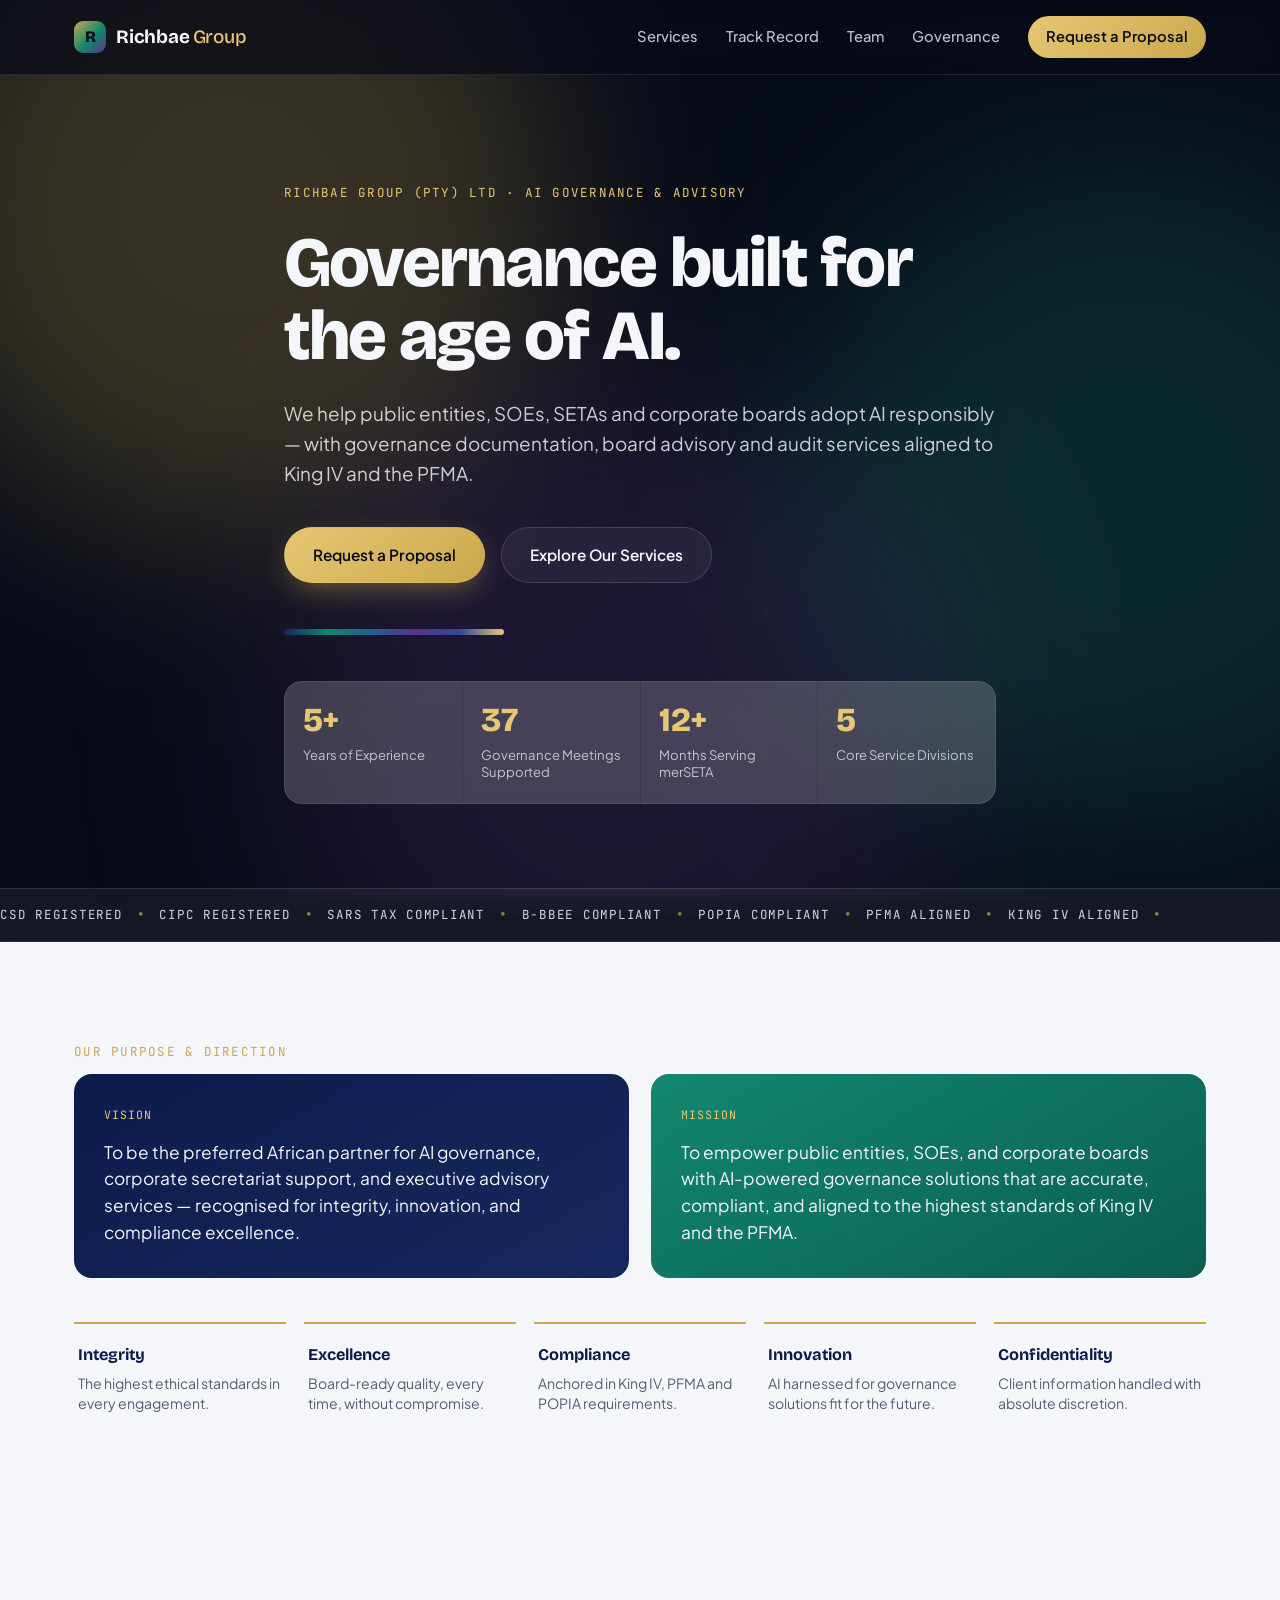
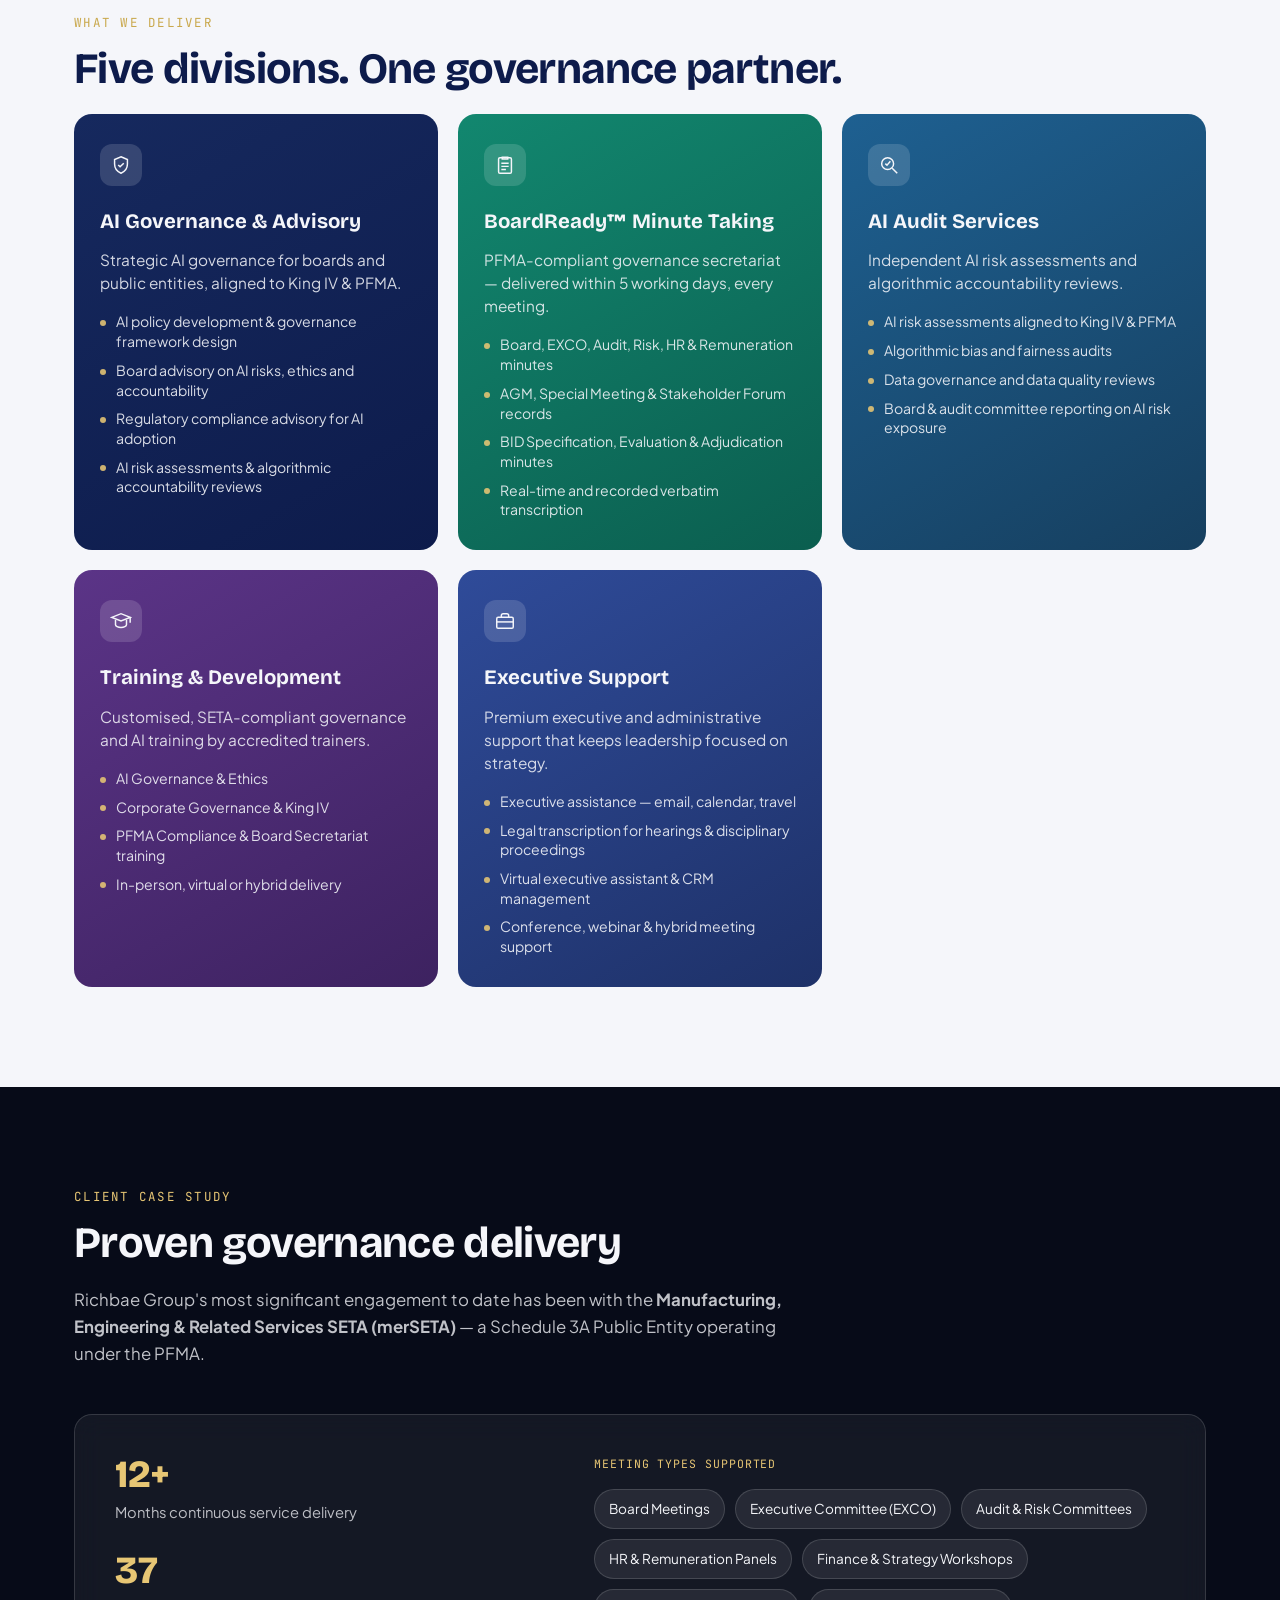
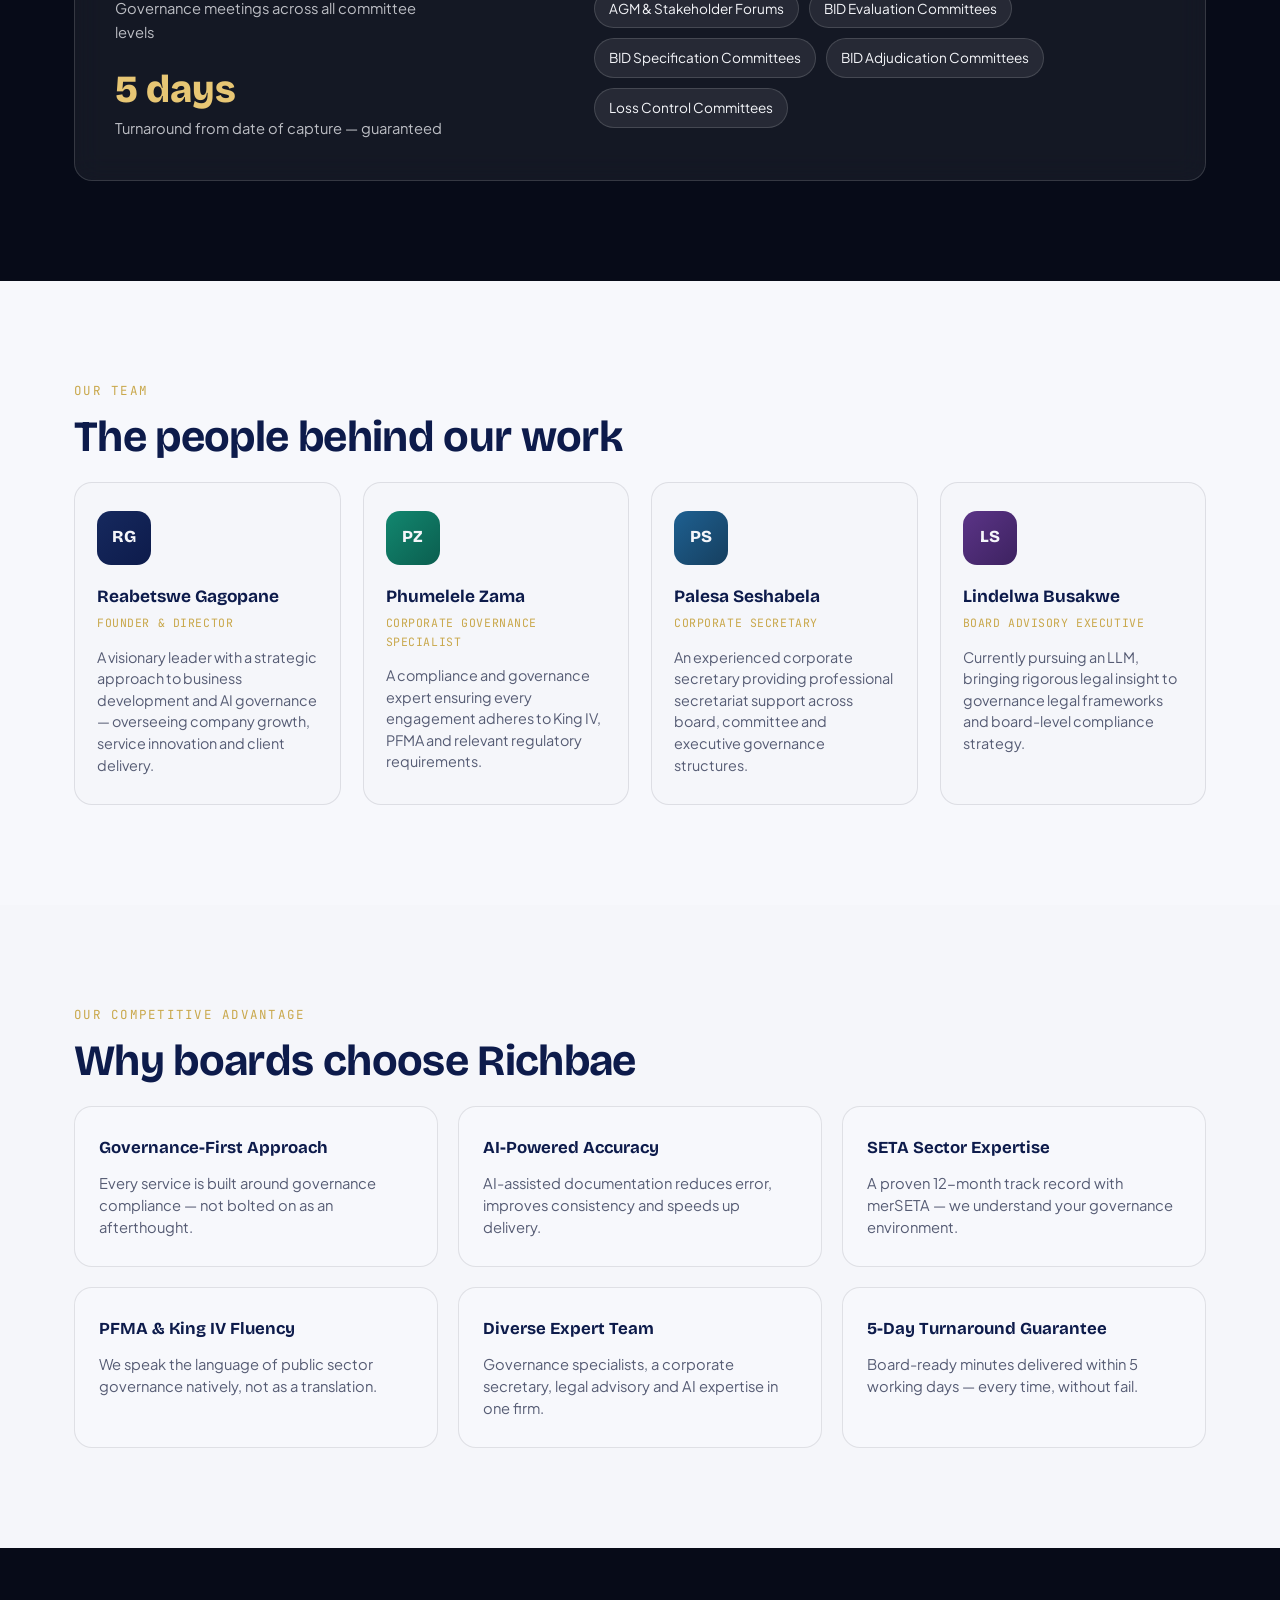
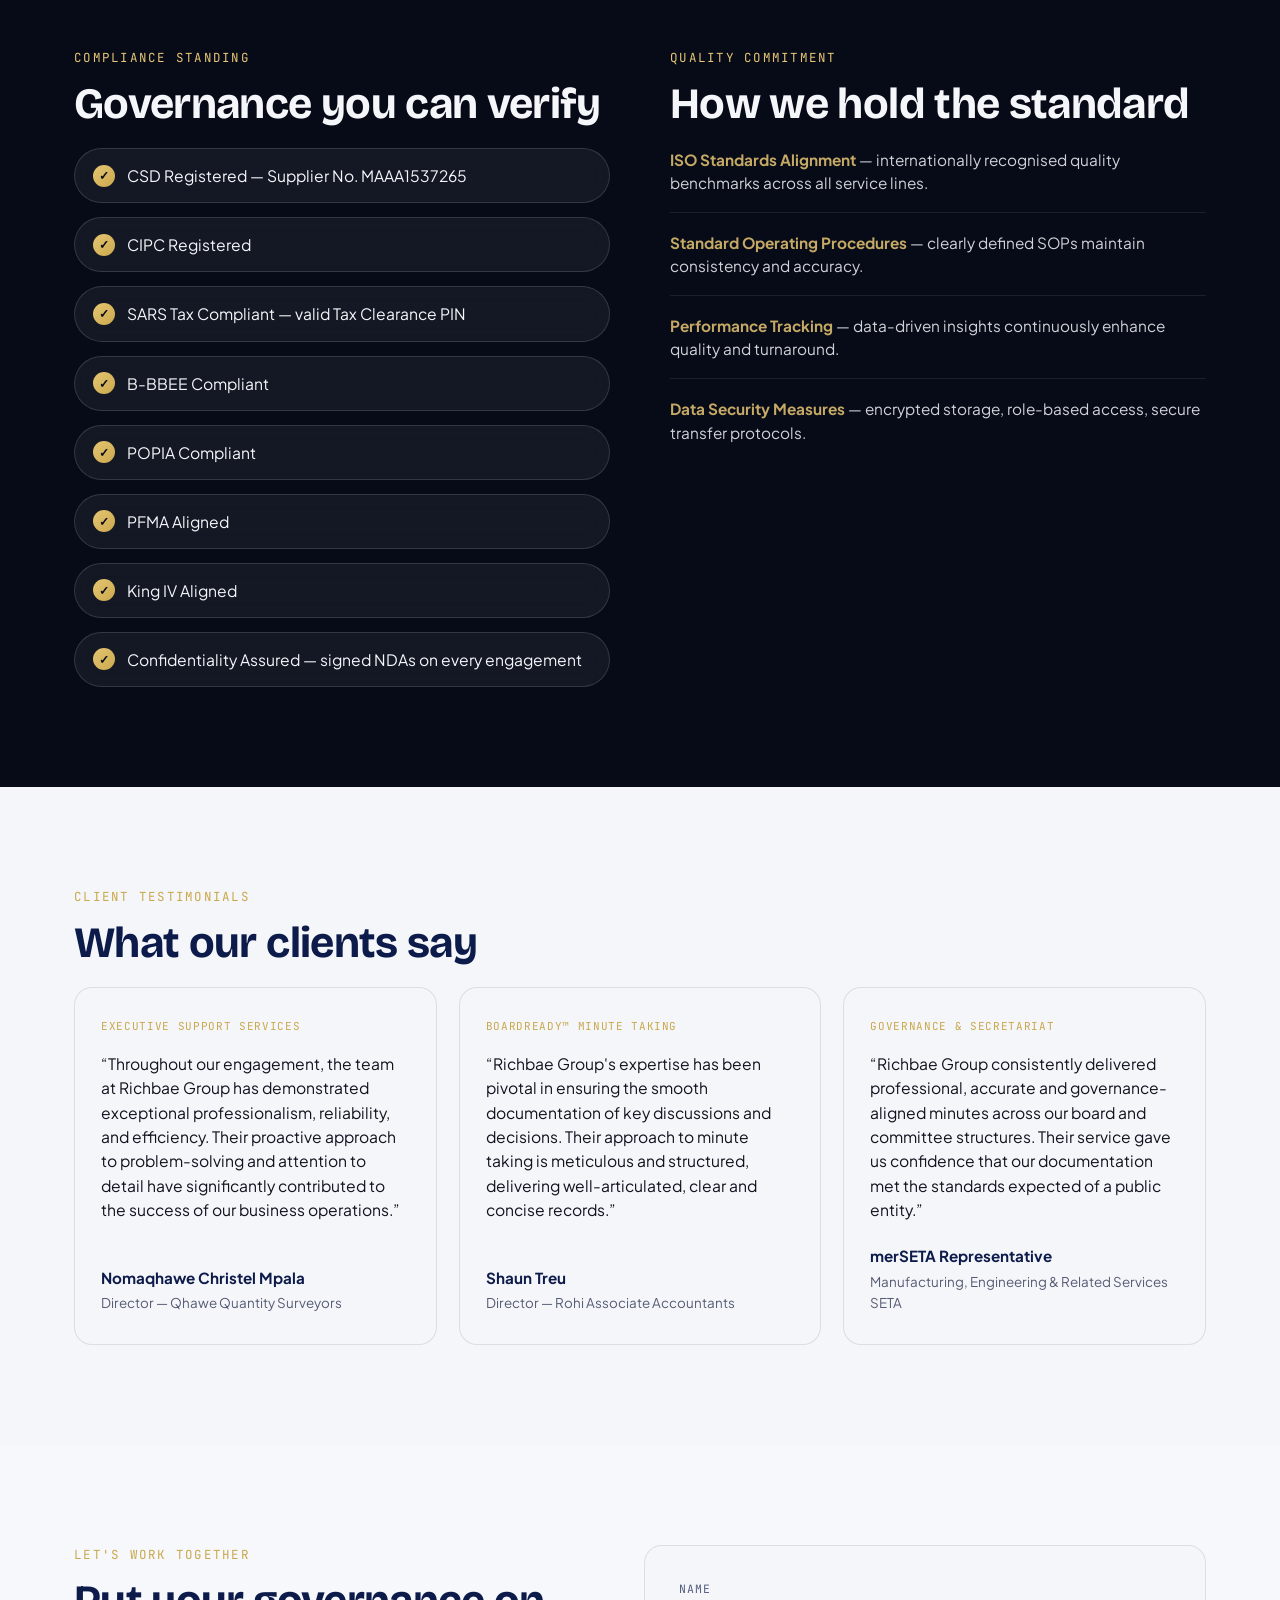
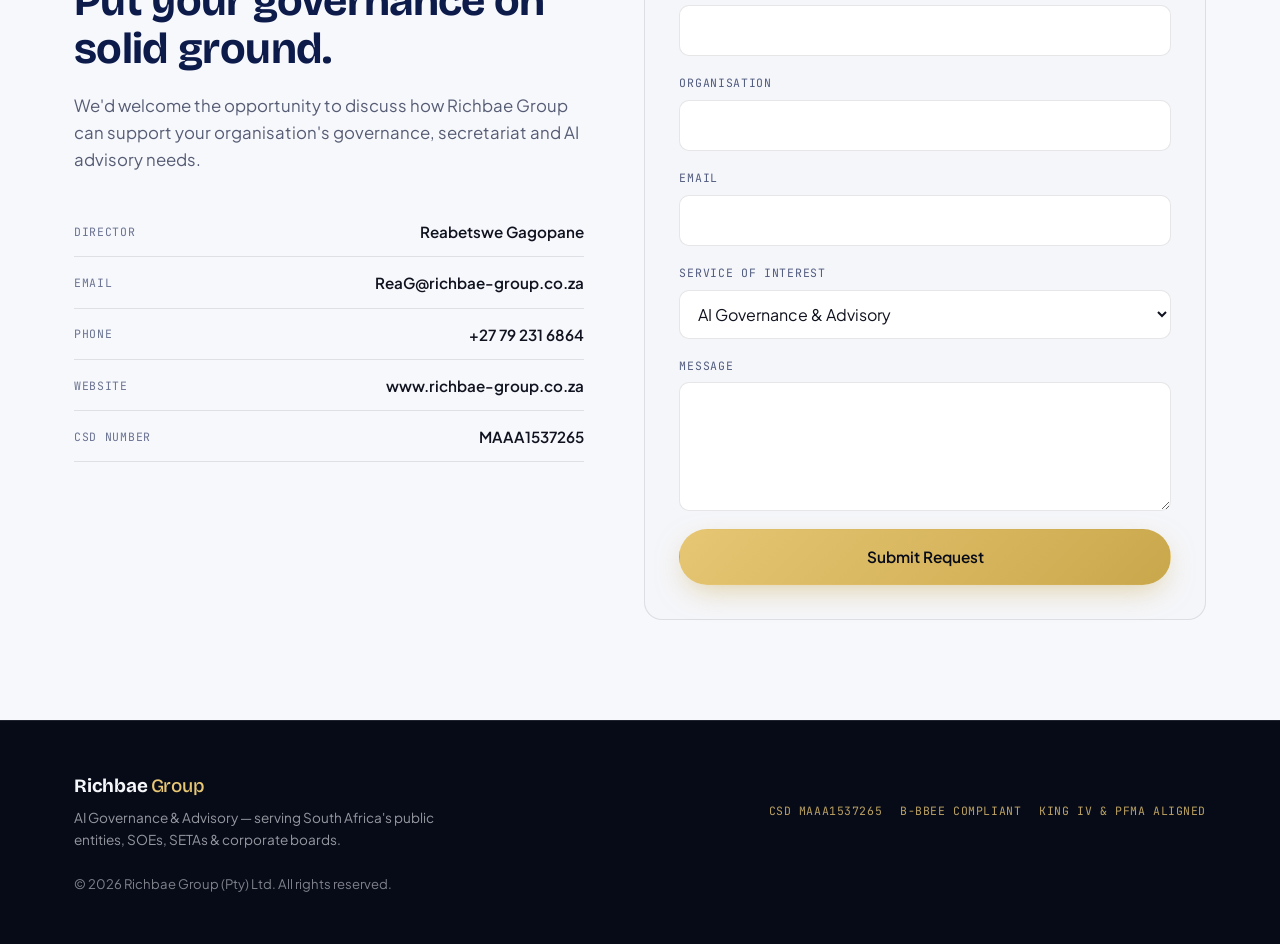
==== commit 9f3f5893: "Correct team member surname to Busakwe Co-Authored-By: Claude Sonnet 5 <noreply@anthropic.com> Claud" ====
--- a/index.html
+++ b/index.html
@@ -277,7 +277,7 @@
         </article>
         <article class="team-card">
           <span class="team-avatar av-4">LS</span>
-          <h3>Lindelwa Sithole</h3>
+          <h3>Lindelwa Busakwe</h3>
           <p class="team-role">Board Advisory Executive</p>
           <p class="team-bio">Currently pursuing an LLM, bringing rigorous legal
             insight to governance legal frameworks and board-level compliance
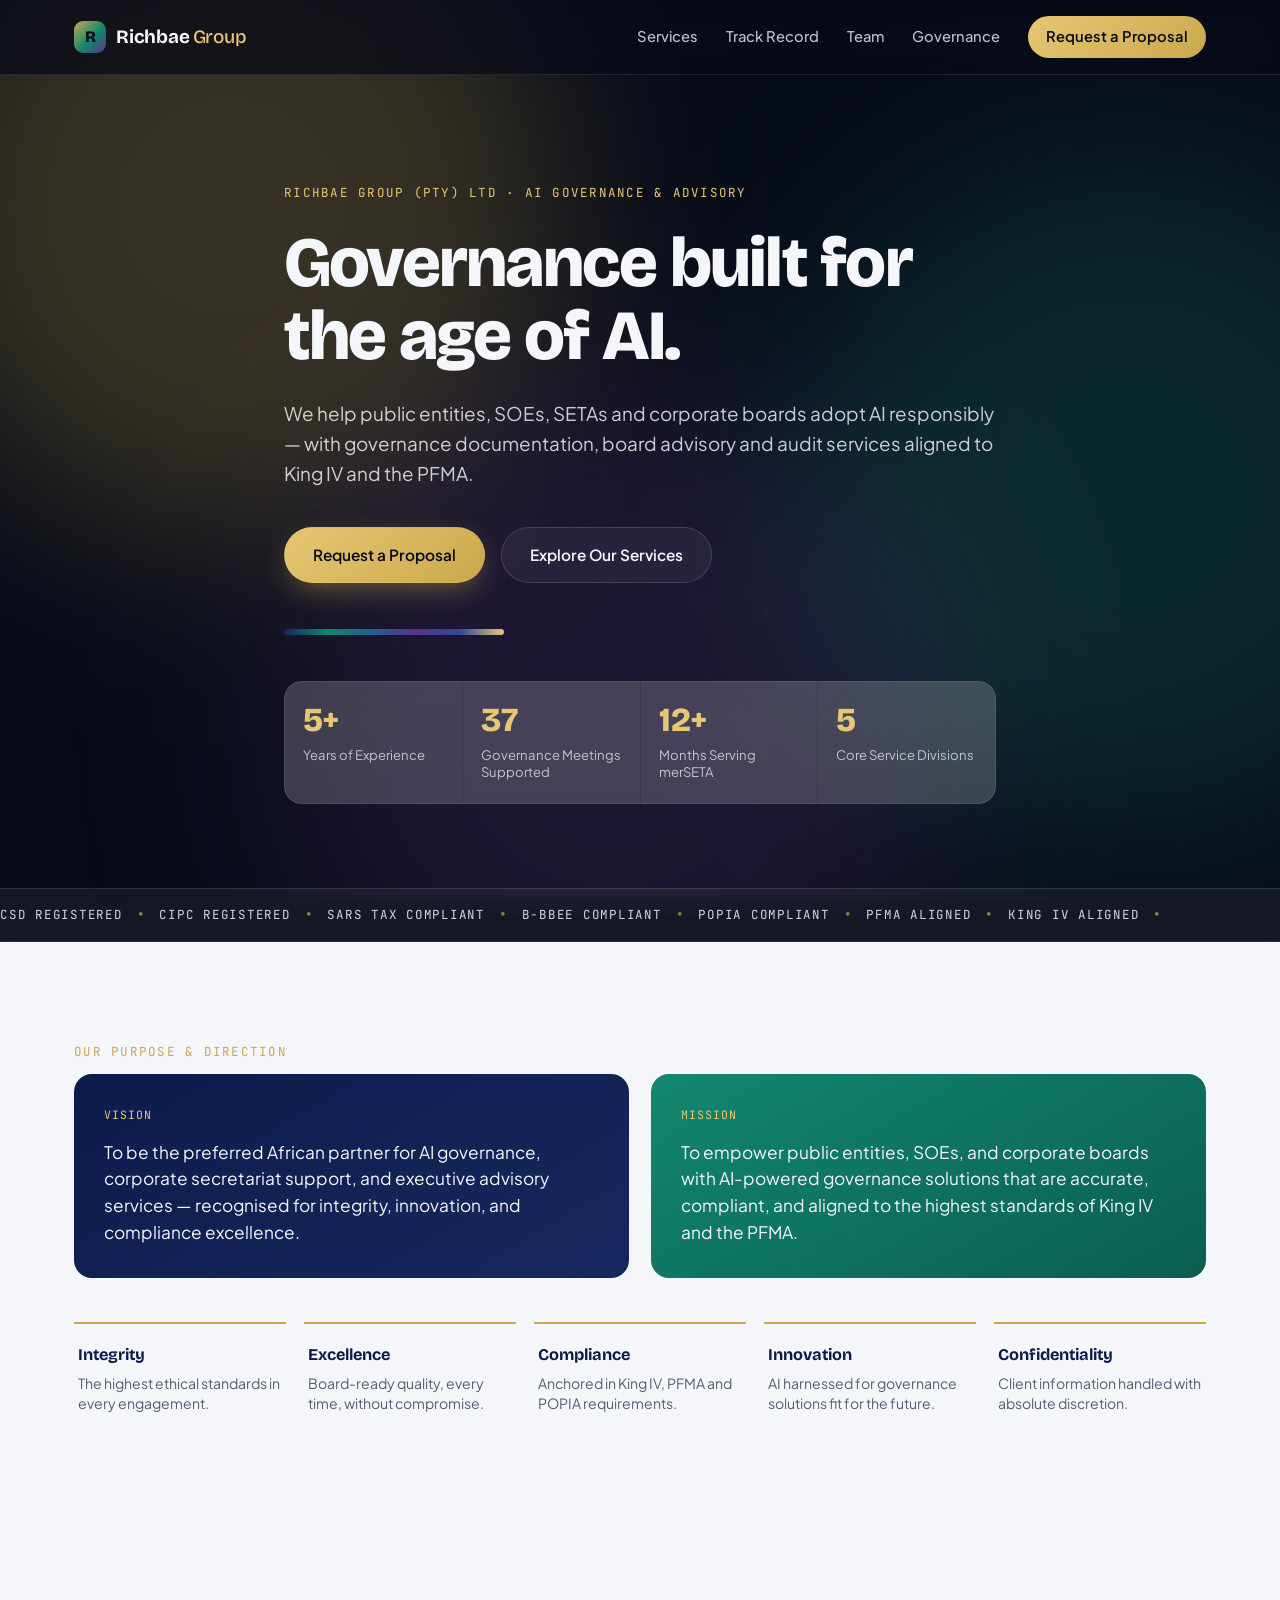
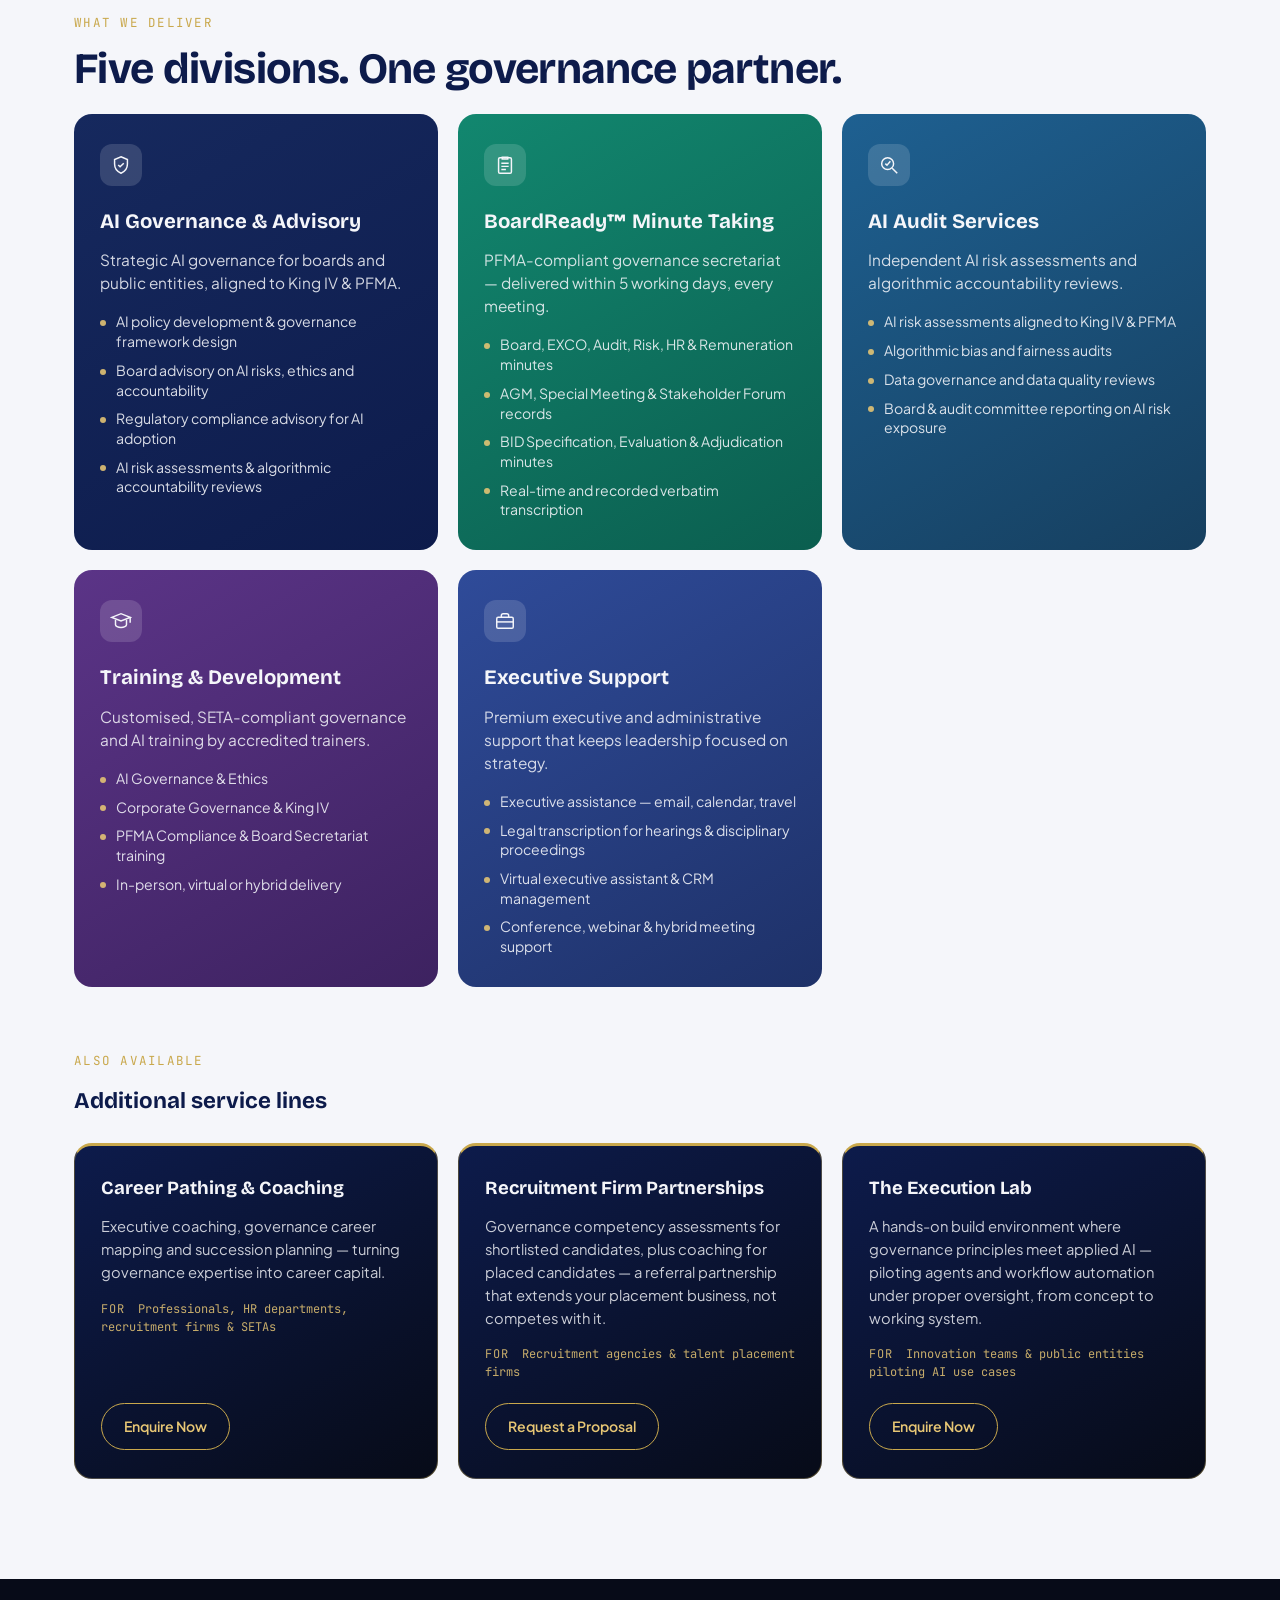
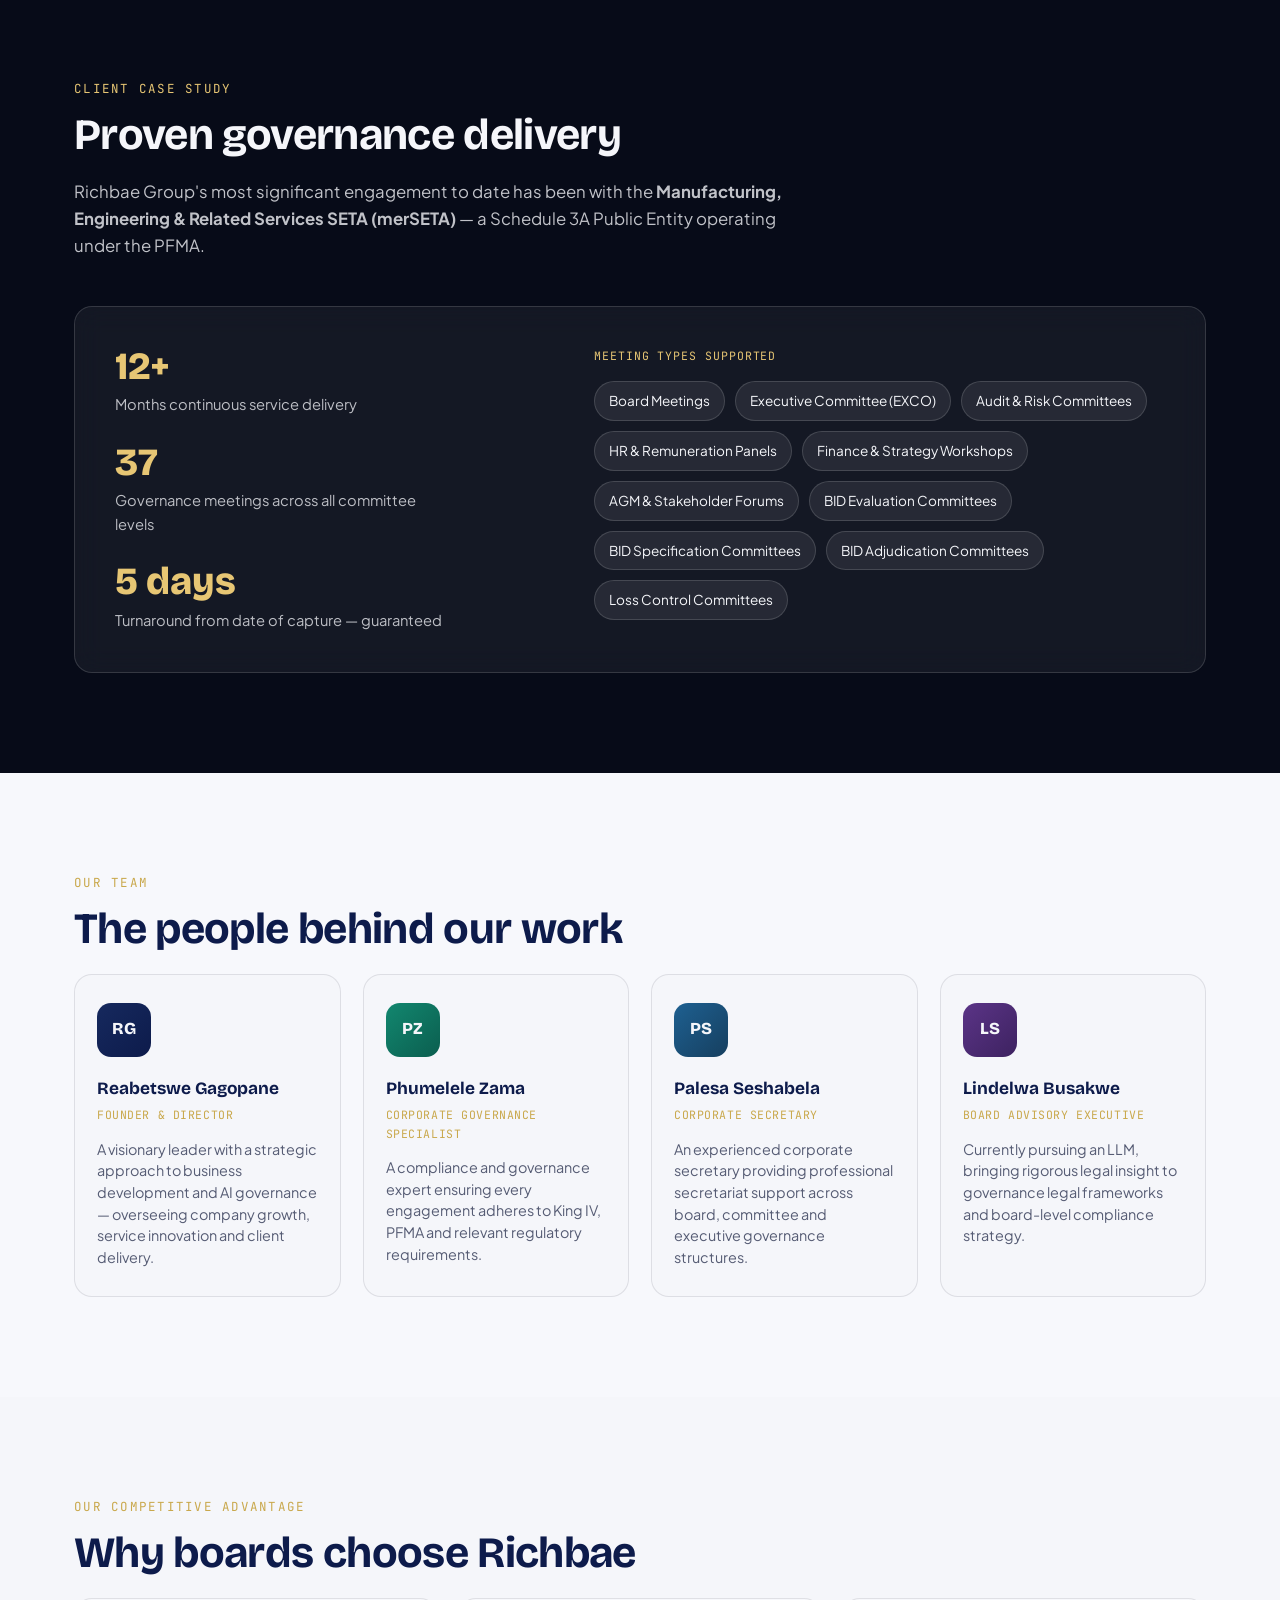
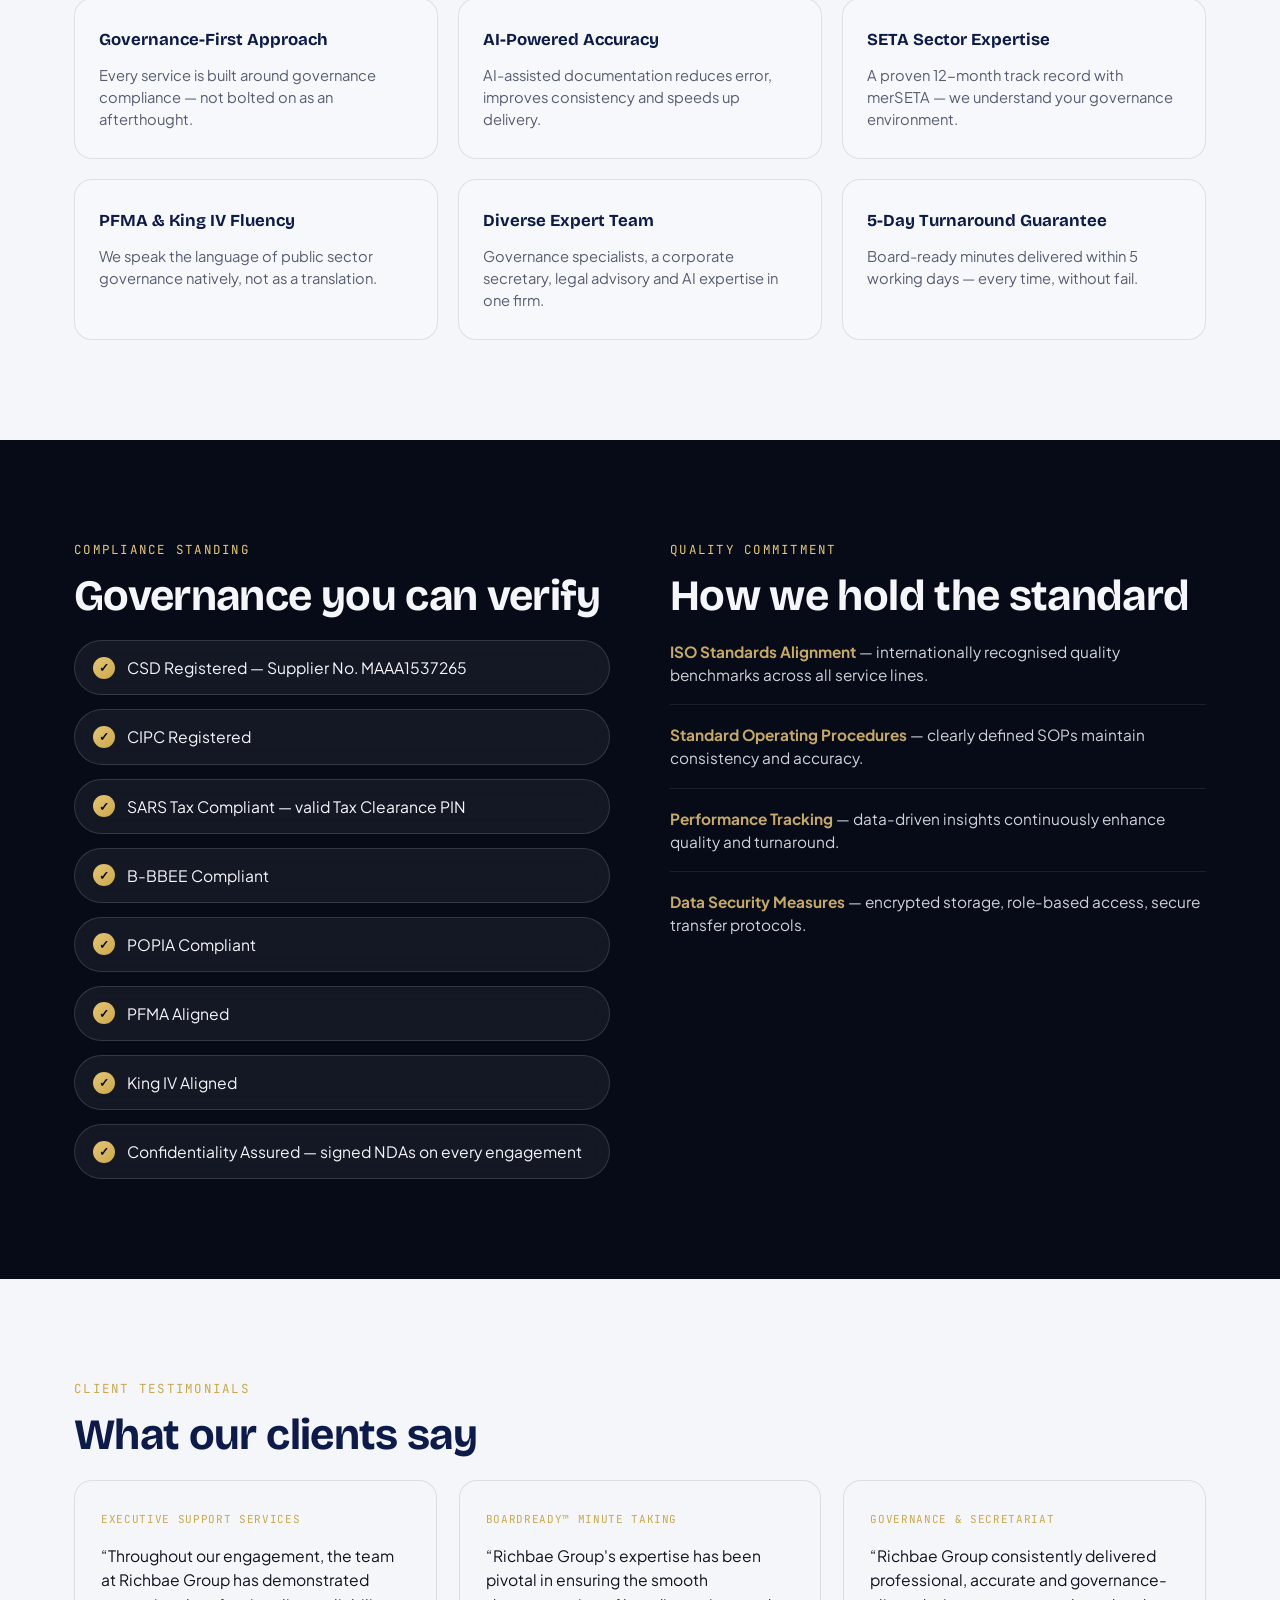
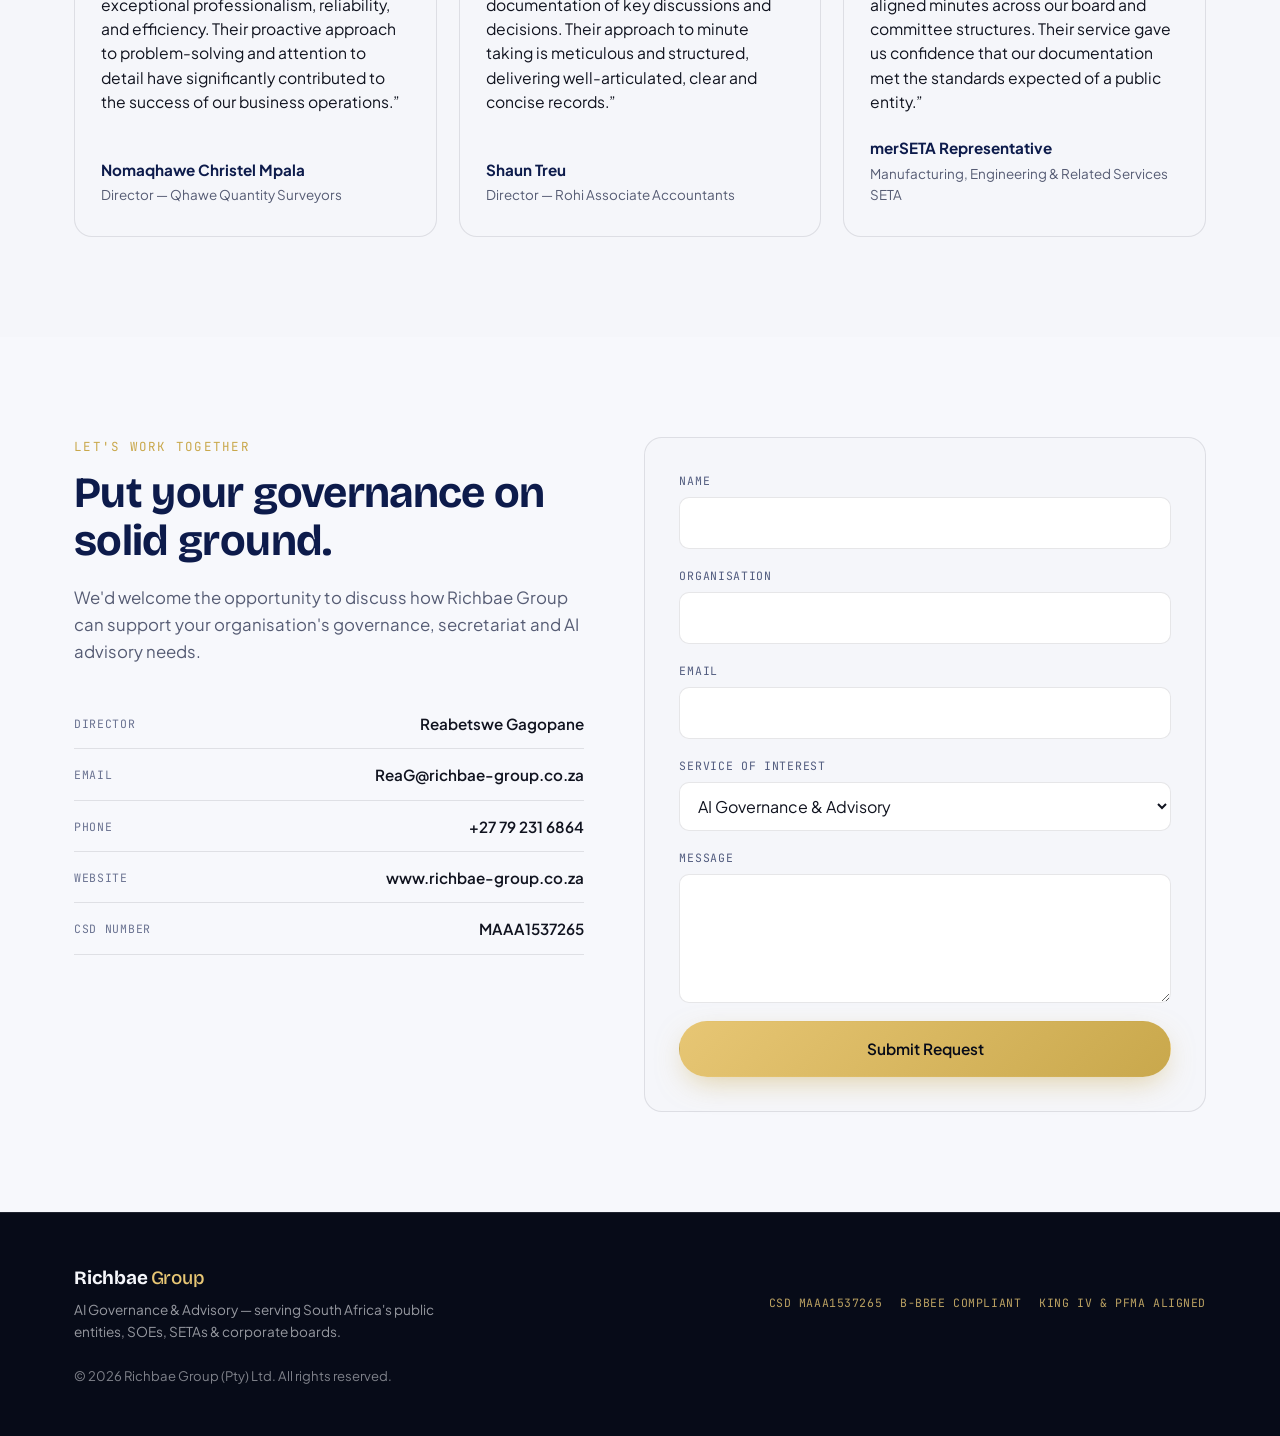
==== commit fe3facd0: "Add three additional service lines to the services section Career Pathing & Coaching, Recruitment Fi" ====
--- a/index.html
+++ b/index.html
@@ -208,6 +208,37 @@
             <li>Virtual executive assistant &amp; CRM management</li>
             <li>Conference, webinar &amp; hybrid meeting support</li>
           </ul>
+        </article>
+      </div>
+
+      <p class="section-label extra-label">Also Available</p>
+      <h3 class="subhead">Additional service lines</h3>
+
+      <div class="extra-grid">
+        <article class="extra-card">
+          <h3>Career Pathing &amp; Coaching</h3>
+          <p class="extra-desc">Executive coaching, governance career mapping and succession
+            planning — turning governance expertise into career capital.</p>
+          <p class="extra-for"><span>For</span> Professionals, HR departments, recruitment firms &amp; SETAs</p>
+          <a href="#contact" class="btn btn-gold-outline">Enquire Now</a>
+        </article>
+
+        <article class="extra-card">
+          <h3>Recruitment Firm Partnerships</h3>
+          <p class="extra-desc">Governance competency assessments for shortlisted candidates,
+            plus coaching for placed candidates — a referral partnership that extends your
+            placement business, not competes with it.</p>
+          <p class="extra-for"><span>For</span> Recruitment agencies &amp; talent placement firms</p>
+          <a href="#contact" class="btn btn-gold-outline">Request a Proposal</a>
+        </article>
+
+        <article class="extra-card">
+          <h3>The Execution Lab</h3>
+          <p class="extra-desc">A hands-on build environment where governance principles meet
+            applied AI — piloting agents and workflow automation under proper oversight, from
+            concept to working system.</p>
+          <p class="extra-for"><span>For</span> Innovation teams &amp; public entities piloting AI use cases</p>
+          <a href="#contact" class="btn btn-gold-outline">Enquire Now</a>
         </article>
       </div>
     </div>
@@ -440,6 +471,9 @@
             <option>AI Audit Services</option>
             <option>Training &amp; Development</option>
             <option>Executive Support Services</option>
+            <option>Career Pathing &amp; Coaching</option>
+            <option>Recruitment Firm Partnerships</option>
+            <option>The Execution Lab</option>
             <option>Something else</option>
           </select>
         </div>
--- a/assets/css/styles.css
+++ b/assets/css/styles.css
@@ -458,6 +458,62 @@
 @media (max-width: 980px){ .division-grid{ grid-template-columns: repeat(2, 1fr); } }
 @media (max-width: 620px){ .division-grid{ grid-template-columns: 1fr; } }
 
+.subhead{
+  font-family: var(--font-display);
+  font-weight: 700;
+  font-size: 1.4rem;
+  color: var(--navy-800);
+  margin-bottom: 24px;
+}
+.extra-label{ margin-top: 64px; }
+
+.extra-grid{
+  display: grid;
+  grid-template-columns: repeat(3, 1fr);
+  gap: 20px;
+}
+.extra-card{
+  background: linear-gradient(150deg, var(--navy-800), var(--navy-950));
+  border: 1px solid rgba(201,168,76,0.35);
+  border-top: 3px solid var(--gold);
+  border-radius: var(--radius);
+  padding: 28px 26px;
+  color: var(--off-white);
+  display: flex;
+  flex-direction: column;
+}
+.extra-card h3{ font-size: 1.16rem; margin-bottom: 12px; color: var(--off-white); }
+.extra-desc{ font-size: 0.92rem; line-height: 1.55; opacity: 0.82; margin-bottom: 16px; }
+.extra-for{
+  font-family: var(--font-mono);
+  font-size: 12px;
+  color: var(--gold-bright);
+  opacity: 0.85;
+  margin-bottom: 22px;
+  line-height: 1.5;
+}
+.extra-for span{
+  text-transform: uppercase;
+  letter-spacing: 0.08em;
+  color: var(--gold-bright);
+  margin-right: 6px;
+}
+.extra-card .btn{ margin-top: auto; align-self: flex-start; }
+
+.btn-gold-outline{
+  padding: 11px 22px;
+  font-size: 0.88rem;
+  background: transparent;
+  color: var(--gold-bright);
+  border-color: var(--gold);
+}
+.btn-gold-outline:hover{
+  background: var(--gold);
+  color: var(--navy-950);
+}
+@media (max-width: 980px){ .extra-grid{ grid-template-columns: repeat(2, 1fr); } }
+@media (max-width: 620px){ .extra-grid{ grid-template-columns: 1fr; } }
+
 /* ============================================================
    TRACK RECORD
    ============================================================ */
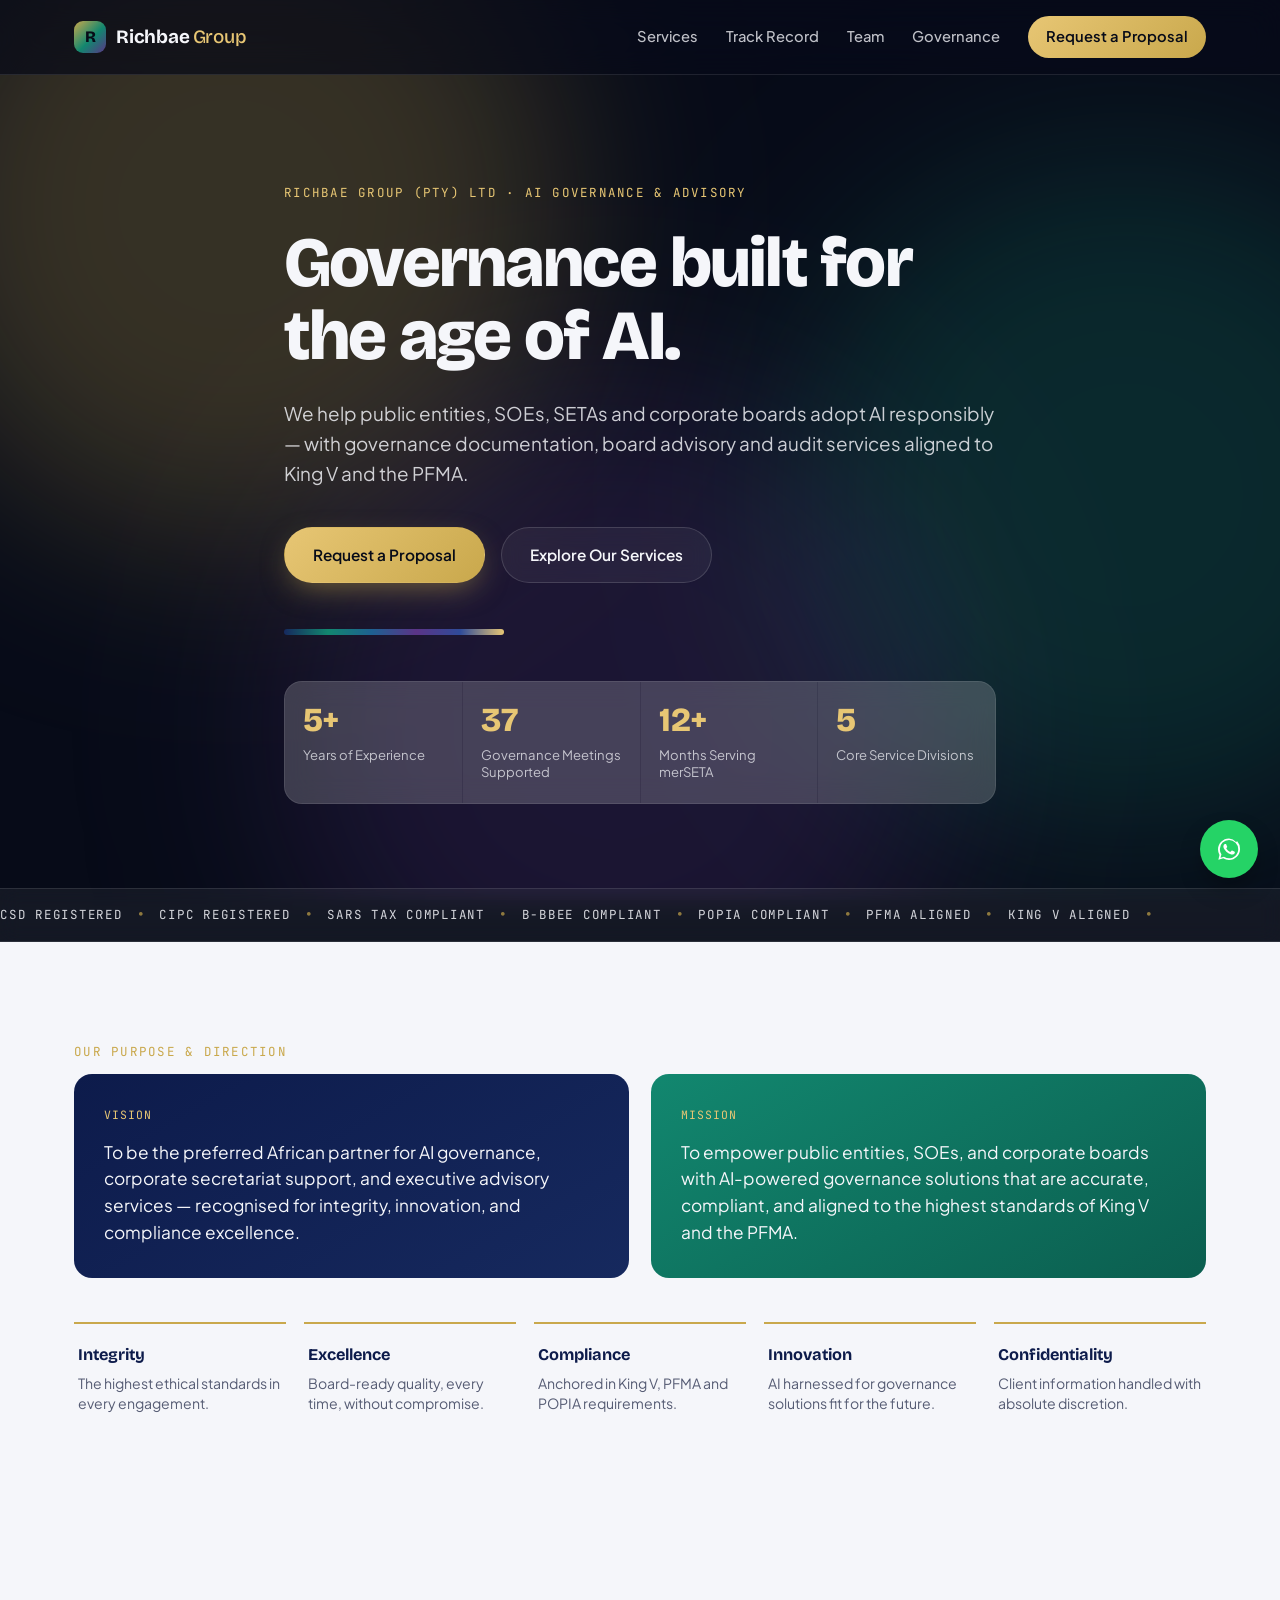
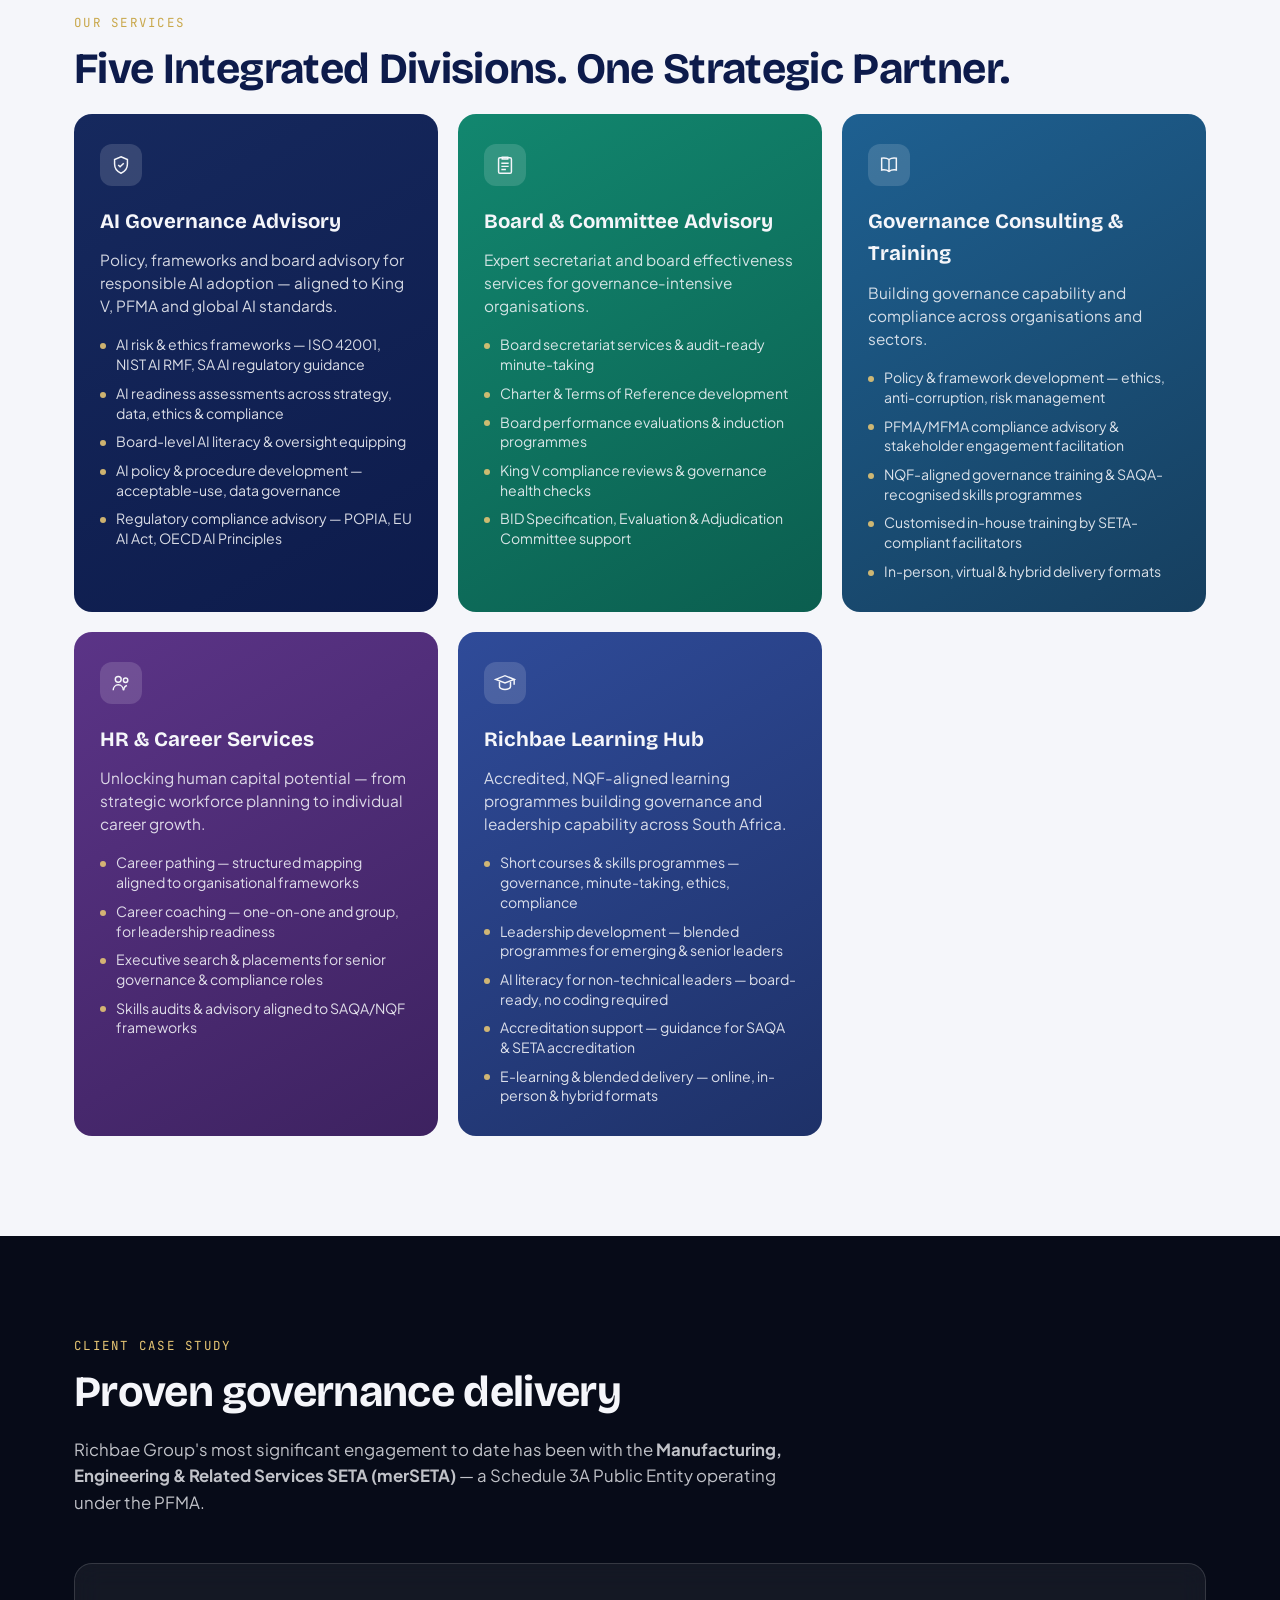
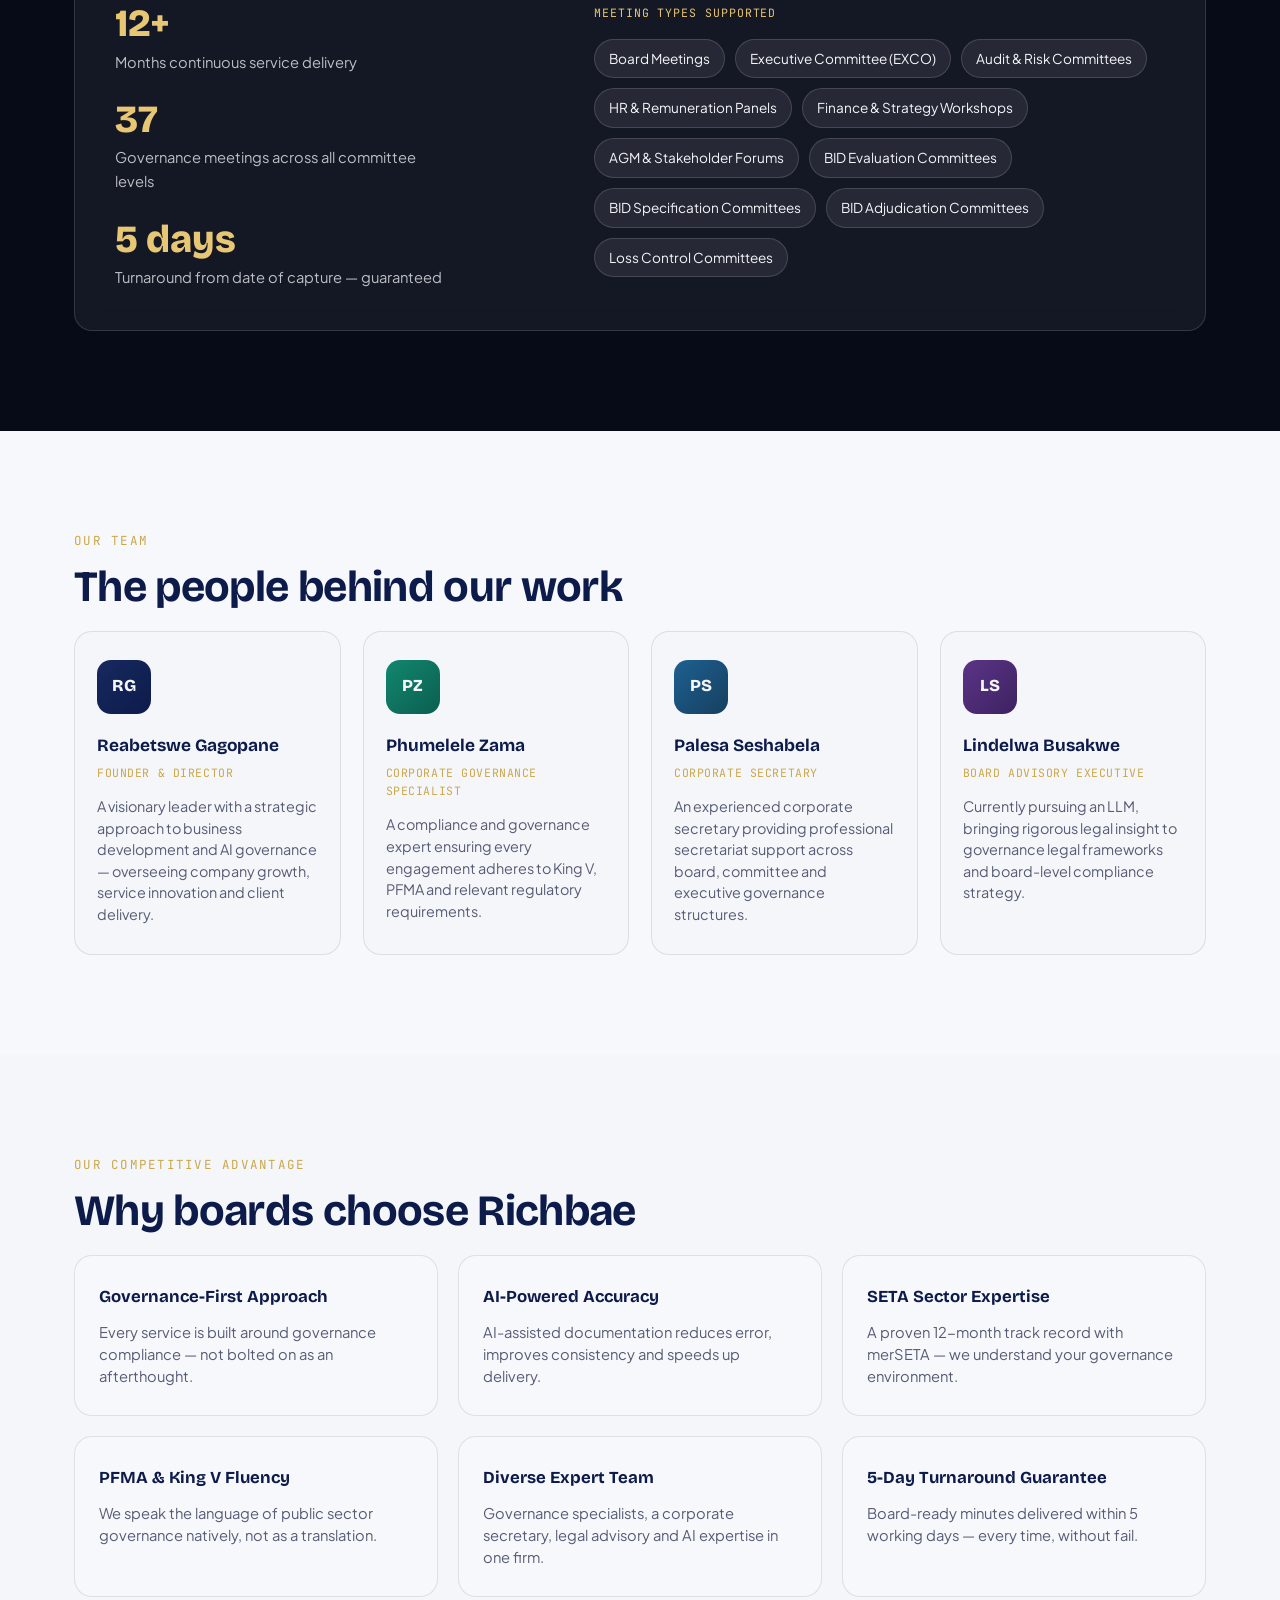
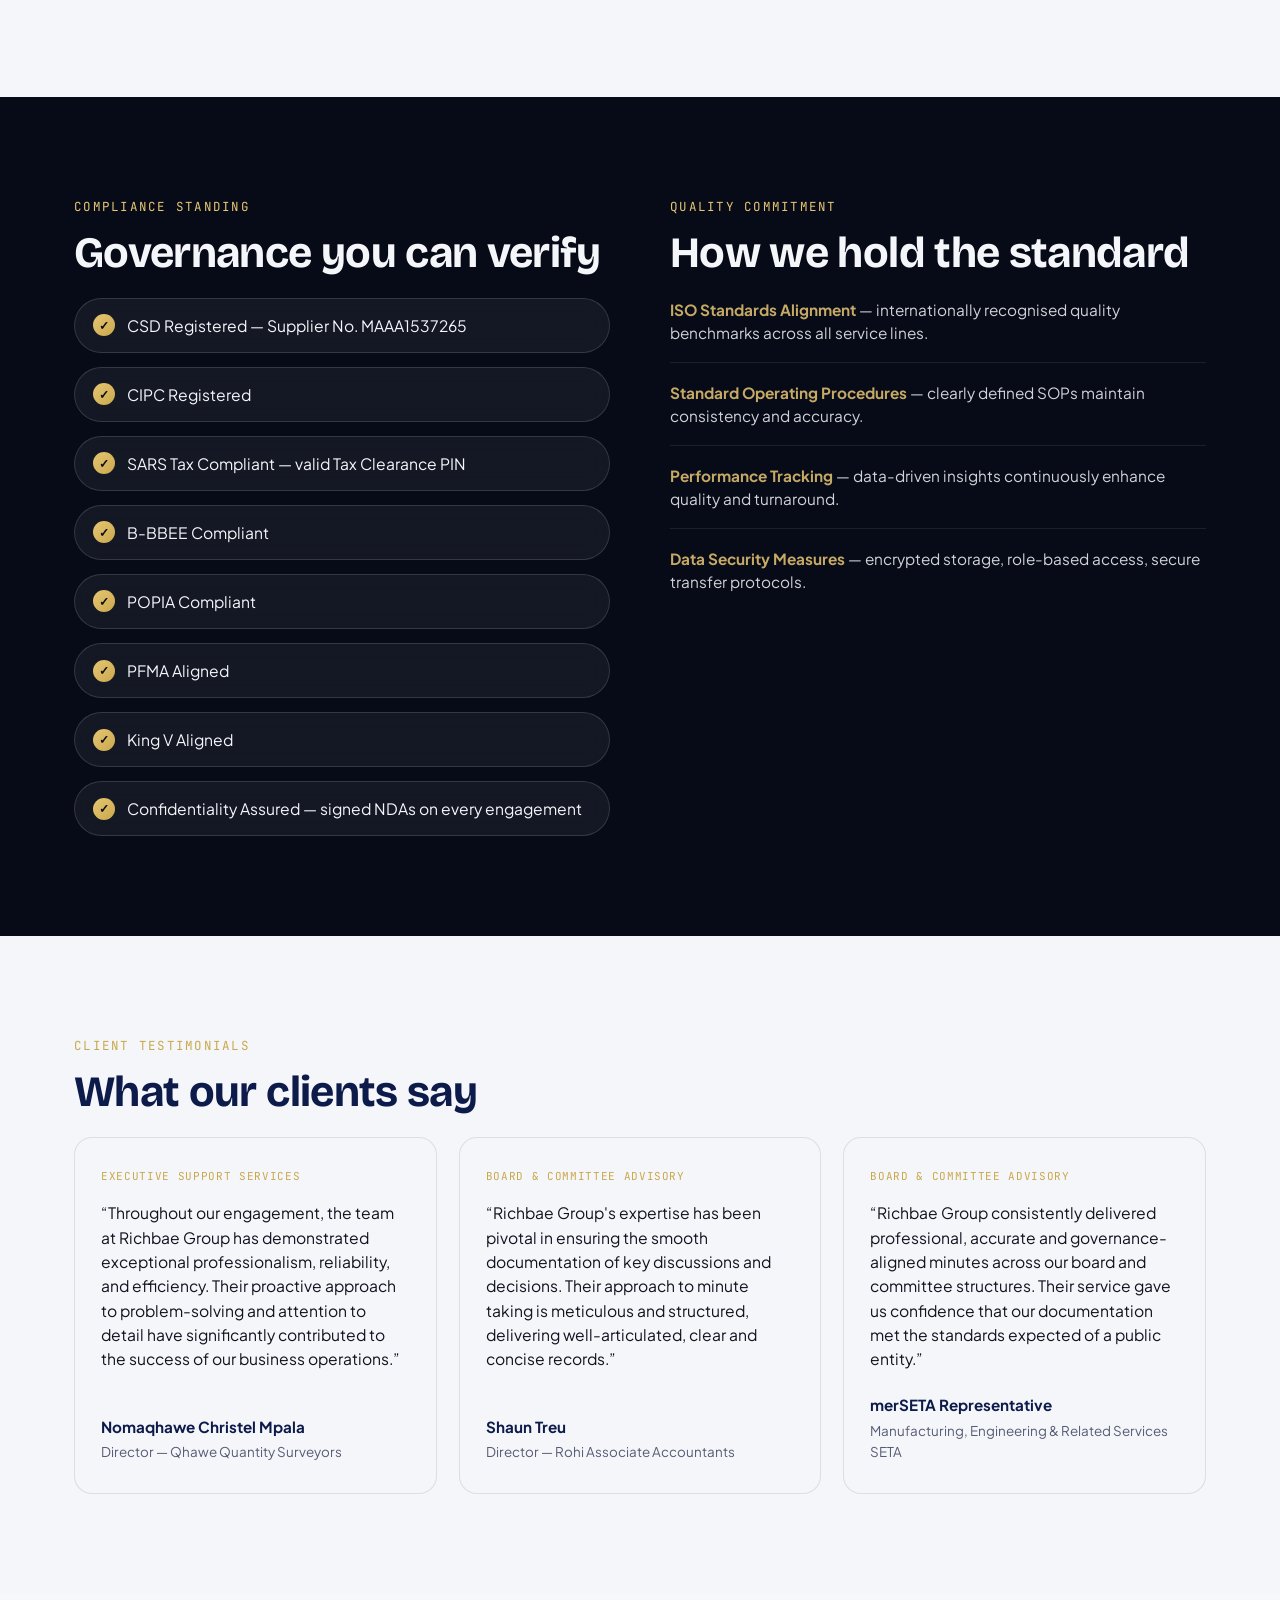
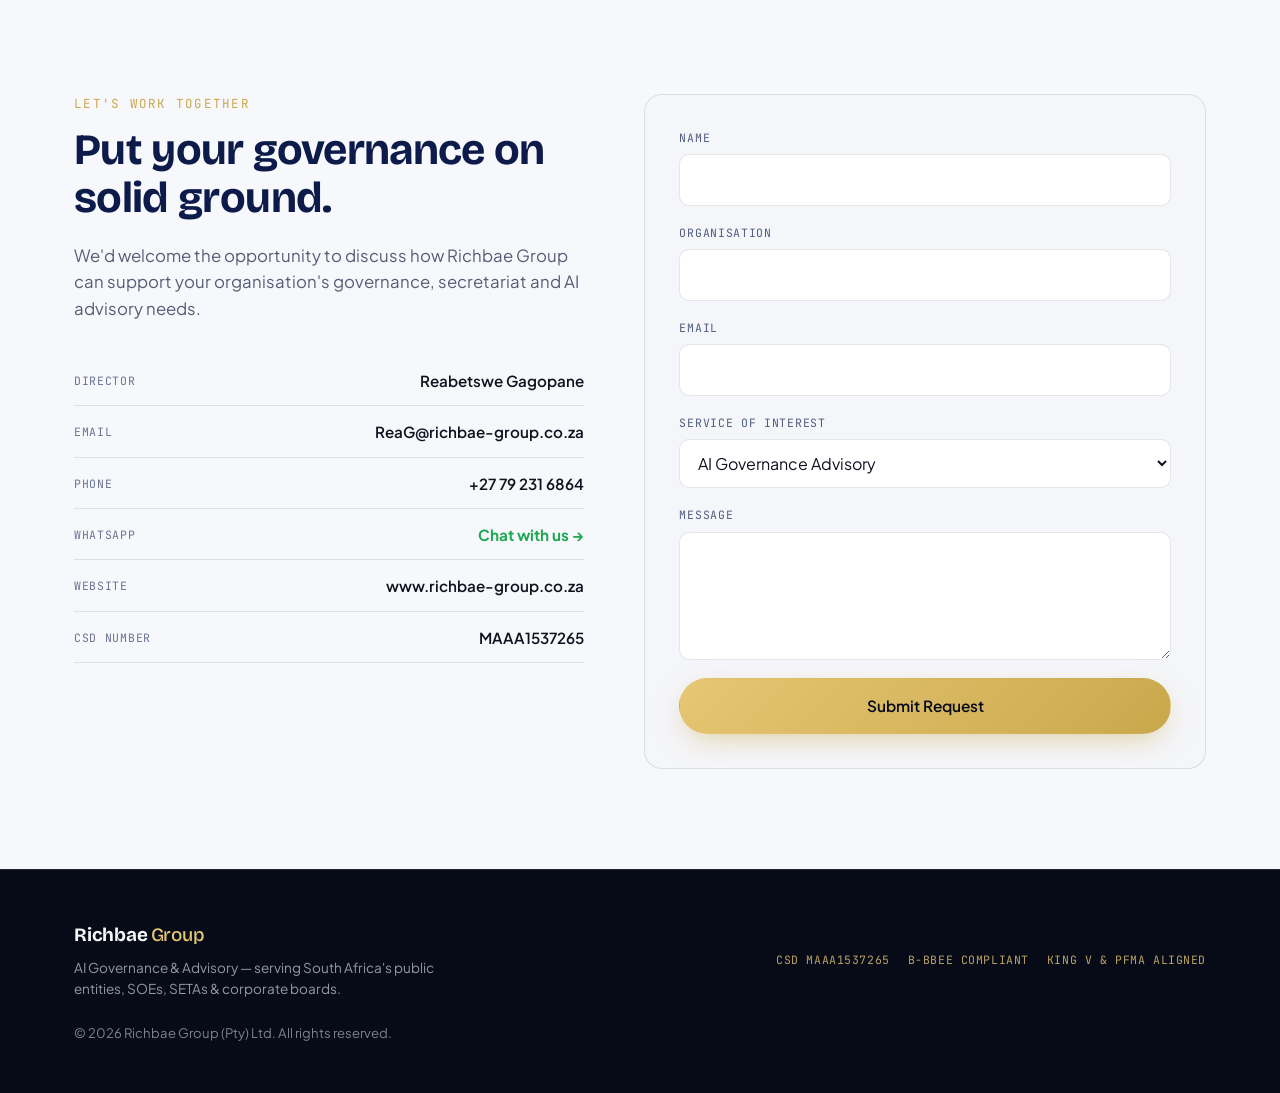
==== commit 844fbfdd: "Update King IV to King V, restructure services, add WhatsApp - Replace all King IV references with K" ====
--- a/index.html
+++ b/index.html
@@ -4,7 +4,7 @@
 <meta charset="UTF-8">
 <meta name="viewport" content="width=device-width, initial-scale=1.0">
 <title>Richbae Group — AI Governance &amp; Advisory</title>
-<meta name="description" content="Richbae Group (Pty) Ltd is a South African AI Governance and Advisory firm serving public entities, SOEs, SETAs and corporate boards — aligned to King IV and PFMA.">
+<meta name="description" content="Richbae Group (Pty) Ltd is a South African AI Governance and Advisory firm serving public entities, SOEs, SETAs and corporate boards — aligned to King V and PFMA.">
 <link rel="icon" href="data:image/svg+xml,%3Csvg xmlns='http://www.w3.org/2000/svg' viewBox='0 0 100 100'%3E%3Crect width='100' height='100' rx='22' fill='%23070B18'/%3E%3Cdefs%3E%3ClinearGradient id='g' x1='0' y1='0' x2='100' y2='100'%3E%3Cstop offset='0' stop-color='%23C9A84C'/%3E%3Cstop offset='.5' stop-color='%2312876F'/%3E%3Cstop offset='1' stop-color='%235B3487'/%3E%3C/linearGradient%3E%3C/defs%3E%3Ctext x='50' y='68' text-anchor='middle' font-family='Georgia,serif' font-weight='700' font-size='58' fill='url(%23g)'%3ER%3C/text%3E%3C/svg%3E">
 <link rel="preconnect" href="https://fonts.googleapis.com">
 <link rel="preconnect" href="https://fonts.gstatic.com" crossorigin>
@@ -61,7 +61,7 @@
       <p class="hero-lead">
         We help public entities, SOEs, SETAs and corporate boards adopt AI
         responsibly — with governance documentation, board advisory and audit
-        services aligned to King&nbsp;IV and the PFMA.
+        services aligned to King&nbsp;V and the PFMA.
       </p>
       <div class="hero-actions">
         <a href="#contact" class="btn btn-gold">Request a Proposal</a>
@@ -100,7 +100,7 @@
       <span>B-BBEE Compliant</span><span class="dot" aria-hidden="true">●</span>
       <span>POPIA Compliant</span><span class="dot" aria-hidden="true">●</span>
       <span>PFMA Aligned</span><span class="dot" aria-hidden="true">●</span>
-      <span>King IV Aligned</span><span class="dot" aria-hidden="true">●</span>
+      <span>King V Aligned</span><span class="dot" aria-hidden="true">●</span>
     </div>
   </section>
 
@@ -119,14 +119,14 @@
           <p class="vm-kicker">Mission</p>
           <p class="vm-text">To empower public entities, SOEs, and corporate boards
             with AI-powered governance solutions that are accurate, compliant, and
-            aligned to the highest standards of King&nbsp;IV and the PFMA.</p>
+            aligned to the highest standards of King&nbsp;V and the PFMA.</p>
         </article>
       </div>
 
       <ul class="values-row">
         <li><span class="value-name">Integrity</span><span class="value-desc">The highest ethical standards in every engagement.</span></li>
         <li><span class="value-name">Excellence</span><span class="value-desc">Board-ready quality, every time, without compromise.</span></li>
-        <li><span class="value-name">Compliance</span><span class="value-desc">Anchored in King IV, PFMA and POPIA requirements.</span></li>
+        <li><span class="value-name">Compliance</span><span class="value-desc">Anchored in King V, PFMA and POPIA requirements.</span></li>
         <li><span class="value-name">Innovation</span><span class="value-desc">AI harnessed for governance solutions fit for the future.</span></li>
         <li><span class="value-name">Confidentiality</span><span class="value-desc">Client information handled with absolute discretion.</span></li>
       </ul>
@@ -136,21 +136,22 @@
   <!-- ============ SERVICES ============ -->
   <section class="section services" id="services">
     <div class="wrap">
-      <p class="section-label">What We Deliver</p>
-      <h2 class="section-title">Five divisions. One governance partner.</h2>
+      <p class="section-label">Our Services</p>
+      <h2 class="section-title">Five Integrated Divisions. One Strategic Partner.</h2>
 
       <div class="division-grid">
         <article class="division-card div-1">
           <span class="division-icon" aria-hidden="true">
             <svg viewBox="0 0 24 24" fill="none" stroke="currentColor" stroke-width="1.6"><path d="M12 3l7 3v5c0 4.5-3 8.3-7 10-4-1.7-7-5.5-7-10V6l7-3z"/><path d="M9 12l2 2 4-4"/></svg>
           </span>
-          <h3>AI Governance &amp; Advisory</h3>
-          <p class="division-desc">Strategic AI governance for boards and public entities, aligned to King IV &amp; PFMA.</p>
+          <h3>AI Governance Advisory</h3>
+          <p class="division-desc">Policy, frameworks and board advisory for responsible AI adoption — aligned to King V, PFMA and global AI standards.</p>
           <ul>
-            <li>AI policy development &amp; governance framework design</li>
-            <li>Board advisory on AI risks, ethics and accountability</li>
-            <li>Regulatory compliance advisory for AI adoption</li>
-            <li>AI risk assessments &amp; algorithmic accountability reviews</li>
+            <li>AI risk &amp; ethics frameworks — ISO 42001, NIST AI RMF, SA AI regulatory guidance</li>
+            <li>AI readiness assessments across strategy, data, ethics &amp; compliance</li>
+            <li>Board-level AI literacy &amp; oversight equipping</li>
+            <li>AI policy &amp; procedure development — acceptable-use, data governance</li>
+            <li>Regulatory compliance advisory — POPIA, EU AI Act, OECD AI Principles</li>
           </ul>
         </article>
 
@@ -158,87 +159,59 @@
           <span class="division-icon" aria-hidden="true">
             <svg viewBox="0 0 24 24" fill="none" stroke="currentColor" stroke-width="1.6"><rect x="5" y="4" width="14" height="17" rx="1.5"/><path d="M9 3.5h6v2H9z"/><path d="M8 10h8M8 13.5h8M8 17h5"/></svg>
           </span>
-          <h3>BoardReady™ Minute Taking</h3>
-          <p class="division-desc">PFMA-compliant governance secretariat — delivered within 5 working days, every meeting.</p>
+          <h3>Board &amp; Committee Advisory</h3>
+          <p class="division-desc">Expert secretariat and board effectiveness services for governance-intensive organisations.</p>
           <ul>
-            <li>Board, EXCO, Audit, Risk, HR &amp; Remuneration minutes</li>
-            <li>AGM, Special Meeting &amp; Stakeholder Forum records</li>
-            <li>BID Specification, Evaluation &amp; Adjudication minutes</li>
-            <li>Real-time and recorded verbatim transcription</li>
+            <li>Board secretariat services &amp; audit-ready minute-taking</li>
+            <li>Charter &amp; Terms of Reference development</li>
+            <li>Board performance evaluations &amp; induction programmes</li>
+            <li>King V compliance reviews &amp; governance health checks</li>
+            <li>BID Specification, Evaluation &amp; Adjudication Committee support</li>
           </ul>
         </article>
 
         <article class="division-card div-3">
           <span class="division-icon" aria-hidden="true">
-            <svg viewBox="0 0 24 24" fill="none" stroke="currentColor" stroke-width="1.6"><circle cx="10.5" cy="10.5" r="6.5"/><path d="M15.5 15.5L21 21"/><path d="M8 10.5l1.8 1.8L13.5 8"/></svg>
+            <svg viewBox="0 0 24 24" fill="none" stroke="currentColor" stroke-width="1.6"><path d="M12 6c-2-1.5-5-2-8-1.5v13c3-.5 6 0 8 1.5 2-1.5 5-2 8-1.5v-13c-3-.5-6 0-8 1.5z"/><path d="M12 6v13"/></svg>
           </span>
-          <h3>AI Audit Services</h3>
-          <p class="division-desc">Independent AI risk assessments and algorithmic accountability reviews.</p>
+          <h3>Governance Consulting &amp; Training</h3>
+          <p class="division-desc">Building governance capability and compliance across organisations and sectors.</p>
           <ul>
-            <li>AI risk assessments aligned to King IV &amp; PFMA</li>
-            <li>Algorithmic bias and fairness audits</li>
-            <li>Data governance and data quality reviews</li>
-            <li>Board &amp; audit committee reporting on AI risk exposure</li>
+            <li>Policy &amp; framework development — ethics, anti-corruption, risk management</li>
+            <li>PFMA/MFMA compliance advisory &amp; stakeholder engagement facilitation</li>
+            <li>NQF-aligned governance training &amp; SAQA-recognised skills programmes</li>
+            <li>Customised in-house training by SETA-compliant facilitators</li>
+            <li>In-person, virtual &amp; hybrid delivery formats</li>
           </ul>
         </article>
 
         <article class="division-card div-4">
+          <span class="division-icon" aria-hidden="true">
+            <svg viewBox="0 0 24 24" fill="none" stroke="currentColor" stroke-width="1.6"><circle cx="9" cy="8" r="3.2"/><path d="M3.5 20c0-3.5 2.5-6 5.5-6s5.5 2.5 5.5 6"/><circle cx="17" cy="9" r="2.4"/><path d="M15 20c0-2.6 1.5-4.6 3.5-5.2"/></svg>
+          </span>
+          <h3>HR &amp; Career Services</h3>
+          <p class="division-desc">Unlocking human capital potential — from strategic workforce planning to individual career growth.</p>
+          <ul>
+            <li>Career pathing — structured mapping aligned to organisational frameworks</li>
+            <li>Career coaching — one-on-one and group, for leadership readiness</li>
+            <li>Executive search &amp; placements for senior governance &amp; compliance roles</li>
+            <li>Skills audits &amp; advisory aligned to SAQA/NQF frameworks</li>
+          </ul>
+        </article>
+
+        <article class="division-card div-5">
           <span class="division-icon" aria-hidden="true">
             <svg viewBox="0 0 24 24" fill="none" stroke="currentColor" stroke-width="1.6"><path d="M2 8l10-4 10 4-10 4-10-4z"/><path d="M6 10.5V16c0 1.5 2.7 3 6 3s6-1.5 6-3v-5.5"/><path d="M22 8v6"/></svg>
           </span>
-          <h3>Training &amp; Development</h3>
-          <p class="division-desc">Customised, SETA-compliant governance and AI training by accredited trainers.</p>
+          <h3>Richbae Learning Hub</h3>
+          <p class="division-desc">Accredited, NQF-aligned learning programmes building governance and leadership capability across South Africa.</p>
           <ul>
-            <li>AI Governance &amp; Ethics</li>
-            <li>Corporate Governance &amp; King IV</li>
-            <li>PFMA Compliance &amp; Board Secretariat training</li>
-            <li>In-person, virtual or hybrid delivery</li>
-          </ul>
-        </article>
-
-        <article class="division-card div-5">
-          <span class="division-icon" aria-hidden="true">
-            <svg viewBox="0 0 24 24" fill="none" stroke="currentColor" stroke-width="1.6"><rect x="3" y="8" width="18" height="12" rx="1.5"/><path d="M8 8V6a2 2 0 012-2h4a2 2 0 012 2v2"/><path d="M3 13h18"/></svg>
-          </span>
-          <h3>Executive Support</h3>
-          <p class="division-desc">Premium executive and administrative support that keeps leadership focused on strategy.</p>
-          <ul>
-            <li>Executive assistance — email, calendar, travel</li>
-            <li>Legal transcription for hearings &amp; disciplinary proceedings</li>
-            <li>Virtual executive assistant &amp; CRM management</li>
-            <li>Conference, webinar &amp; hybrid meeting support</li>
-          </ul>
-        </article>
-      </div>
-
-      <p class="section-label extra-label">Also Available</p>
-      <h3 class="subhead">Additional service lines</h3>
-
-      <div class="extra-grid">
-        <article class="extra-card">
-          <h3>Career Pathing &amp; Coaching</h3>
-          <p class="extra-desc">Executive coaching, governance career mapping and succession
-            planning — turning governance expertise into career capital.</p>
-          <p class="extra-for"><span>For</span> Professionals, HR departments, recruitment firms &amp; SETAs</p>
-          <a href="#contact" class="btn btn-gold-outline">Enquire Now</a>
-        </article>
-
-        <article class="extra-card">
-          <h3>Recruitment Firm Partnerships</h3>
-          <p class="extra-desc">Governance competency assessments for shortlisted candidates,
-            plus coaching for placed candidates — a referral partnership that extends your
-            placement business, not competes with it.</p>
-          <p class="extra-for"><span>For</span> Recruitment agencies &amp; talent placement firms</p>
-          <a href="#contact" class="btn btn-gold-outline">Request a Proposal</a>
-        </article>
-
-        <article class="extra-card">
-          <h3>The Execution Lab</h3>
-          <p class="extra-desc">A hands-on build environment where governance principles meet
-            applied AI — piloting agents and workflow automation under proper oversight, from
-            concept to working system.</p>
-          <p class="extra-for"><span>For</span> Innovation teams &amp; public entities piloting AI use cases</p>
-          <a href="#contact" class="btn btn-gold-outline">Enquire Now</a>
+            <li>Short courses &amp; skills programmes — governance, minute-taking, ethics, compliance</li>
+            <li>Leadership development — blended programmes for emerging &amp; senior leaders</li>
+            <li>AI literacy for non-technical leaders — board-ready, no coding required</li>
+            <li>Accreditation support — guidance for SAQA &amp; SETA accreditation</li>
+            <li>E-learning &amp; blended delivery — online, in-person &amp; hybrid formats</li>
+          </ul>
         </article>
       </div>
     </div>
@@ -295,7 +268,7 @@
           <h3>Phumelele Zama</h3>
           <p class="team-role">Corporate Governance Specialist</p>
           <p class="team-bio">A compliance and governance expert ensuring every
-            engagement adheres to King IV, PFMA and relevant regulatory
+            engagement adheres to King V, PFMA and relevant regulatory
             requirements.</p>
         </article>
         <article class="team-card">
@@ -338,7 +311,7 @@
           <p>A proven 12-month track record with merSETA — we understand your governance environment.</p>
         </article>
         <article class="why-card">
-          <h3>PFMA &amp; King IV Fluency</h3>
+          <h3>PFMA &amp; King V Fluency</h3>
           <p>We speak the language of public sector governance natively, not as a translation.</p>
         </article>
         <article class="why-card">
@@ -366,7 +339,7 @@
           <li><span class="badge-check">✓</span> B-BBEE Compliant</li>
           <li><span class="badge-check">✓</span> POPIA Compliant</li>
           <li><span class="badge-check">✓</span> PFMA Aligned</li>
-          <li><span class="badge-check">✓</span> King IV Aligned</li>
+          <li><span class="badge-check">✓</span> King V Aligned</li>
           <li><span class="badge-check">✓</span> Confidentiality Assured — signed NDAs on every engagement</li>
         </ul>
       </div>
@@ -404,7 +377,7 @@
         </figure>
 
         <figure class="testimonial-card">
-          <p class="testimonial-service">BoardReady™ Minute Taking</p>
+          <p class="testimonial-service">Board &amp; Committee Advisory</p>
           <blockquote>“Richbae Group's expertise has been pivotal in ensuring
             the smooth documentation of key discussions and decisions. Their
             approach to minute taking is meticulous and structured, delivering
@@ -416,7 +389,7 @@
         </figure>
 
         <figure class="testimonial-card">
-          <p class="testimonial-service">Governance &amp; Secretariat</p>
+          <p class="testimonial-service">Board &amp; Committee Advisory</p>
           <blockquote>“Richbae Group consistently delivered professional,
             accurate and governance-aligned minutes across our board and
             committee structures. Their service gave us confidence that our
@@ -445,6 +418,7 @@
           <div><dt>Director</dt><dd>Reabetswe Gagopane</dd></div>
           <div><dt>Email</dt><dd>ReaG@richbae-group.co.za</dd></div>
           <div><dt>Phone</dt><dd>+27 79 231 6864</dd></div>
+          <div><dt>WhatsApp</dt><dd><a href="https://wa.me/27792316864?text=Hi%20Richbae%20Group%2C%20I%20would%20like%20to%20enquire%20about%20your%20services." target="_blank" rel="noopener" class="whatsapp-link">Chat with us →</a></dd></div>
           <div><dt>Website</dt><dd>www.richbae-group.co.za</dd></div>
           <div><dt>CSD Number</dt><dd>MAAA1537265</dd></div>
         </dl>
@@ -466,14 +440,11 @@
         <div class="field">
           <label for="service">Service of interest</label>
           <select id="service" name="service">
-            <option>AI Governance &amp; Advisory</option>
-            <option>BoardReady™ Minute Taking</option>
-            <option>AI Audit Services</option>
-            <option>Training &amp; Development</option>
-            <option>Executive Support Services</option>
-            <option>Career Pathing &amp; Coaching</option>
-            <option>Recruitment Firm Partnerships</option>
-            <option>The Execution Lab</option>
+            <option>AI Governance Advisory</option>
+            <option>Board &amp; Committee Advisory</option>
+            <option>Governance Consulting &amp; Training</option>
+            <option>HR &amp; Career Services</option>
+            <option>Richbae Learning Hub</option>
             <option>Something else</option>
           </select>
         </div>
@@ -498,12 +469,22 @@
     <ul class="footer-trust">
       <li>CSD MAAA1537265</li>
       <li>B-BBEE Compliant</li>
-      <li>King IV &amp; PFMA Aligned</li>
+      <li>King V &amp; PFMA Aligned</li>
     </ul>
     <p class="footer-copy">© <span id="year"></span> Richbae Group (Pty) Ltd. All rights reserved.</p>
   </div>
 </footer>
 
+<a
+  class="whatsapp-fab"
+  href="https://wa.me/27792316864?text=Hi%20Richbae%20Group%2C%20I%20would%20like%20to%20enquire%20about%20your%20services."
+  target="_blank"
+  rel="noopener"
+  aria-label="Chat with Richbae Group on WhatsApp"
+>
+  <svg viewBox="0 0 24 24" aria-hidden="true"><path d="M17.6 6.32A8.86 8.86 0 0 0 12.02 3.5c-4.86 0-8.82 3.94-8.82 8.8a8.76 8.76 0 0 0 1.18 4.4L3.5 20.5l3.9-1.02a8.83 8.83 0 0 0 4.62 1.28h.01c4.86 0 8.82-3.94 8.82-8.8a8.75 8.75 0 0 0-2.25-6.14zM12.03 19.4h-.01a7.33 7.33 0 0 1-3.74-1.02l-.27-.16-2.78.73.74-2.7-.18-.28a7.3 7.3 0 0 1-1.12-3.89 7.34 7.34 0 0 1 7.36-7.32 7.3 7.3 0 0 1 5.2 2.16 7.28 7.28 0 0 1 2.15 5.19c0 4.05-3.31 7.33-7.35 7.33zm4.02-5.5c-.22-.11-1.3-.64-1.5-.71-.2-.08-.35-.11-.5.11-.15.22-.57.71-.7.86-.13.15-.26.16-.48.05-.22-.11-.93-.34-1.77-1.1-.65-.58-1.1-1.3-1.22-1.52-.13-.22-.01-.34.1-.45.1-.1.22-.26.33-.39.11-.13.15-.22.22-.37.07-.15.04-.28-.02-.39-.06-.11-.5-1.2-.68-1.65-.18-.43-.36-.37-.5-.38-.13-.01-.28-.01-.43-.01a.83.83 0 0 0-.6.28c-.2.22-.79.77-.79 1.87s.81 2.17.92 2.32c.11.15 1.6 2.44 3.88 3.42.54.23.96.37 1.29.48.54.17 1.03.15 1.42.09.43-.06 1.3-.53 1.49-1.04.18-.51.18-.95.13-1.04-.05-.1-.2-.15-.42-.26z"/></svg>
+</a>
+
 <script src="assets/js/main.js"></script>
 </body>
 </html>
--- a/assets/css/styles.css
+++ b/assets/css/styles.css
@@ -773,3 +773,42 @@
 }
 .footer-copy{ font-size: 0.82rem; color: var(--off-white); opacity: 0.5; width: 100%; }
 @media (min-width: 761px){ .footer-copy{ width: auto; } }
+
+/* ============================================================
+   WHATSAPP
+   ============================================================ */
+.whatsapp-fab{
+  position: fixed;
+  right: 22px;
+  bottom: 22px;
+  z-index: 200;
+  width: 58px;
+  height: 58px;
+  border-radius: 50%;
+  display: flex;
+  align-items: center;
+  justify-content: center;
+  background: #25D366;
+  box-shadow: 0 12px 28px -8px rgba(0,0,0,0.45);
+  transition: transform 0.18s ease, box-shadow 0.18s ease;
+}
+.whatsapp-fab:hover{
+  transform: translateY(-3px) scale(1.05);
+  box-shadow: 0 16px 34px -8px rgba(0,0,0,0.55);
+}
+.whatsapp-fab svg{
+  width: 30px;
+  height: 30px;
+  fill: #fff;
+}
+@media (max-width: 620px){
+  .whatsapp-fab{ right: 16px; bottom: 16px; width: 52px; height: 52px; }
+  .whatsapp-fab svg{ width: 27px; height: 27px; }
+}
+
+.whatsapp-link{
+  color: #1DA851;
+  font-weight: 700;
+  text-decoration: none;
+}
+.whatsapp-link:hover{ text-decoration: underline; }
